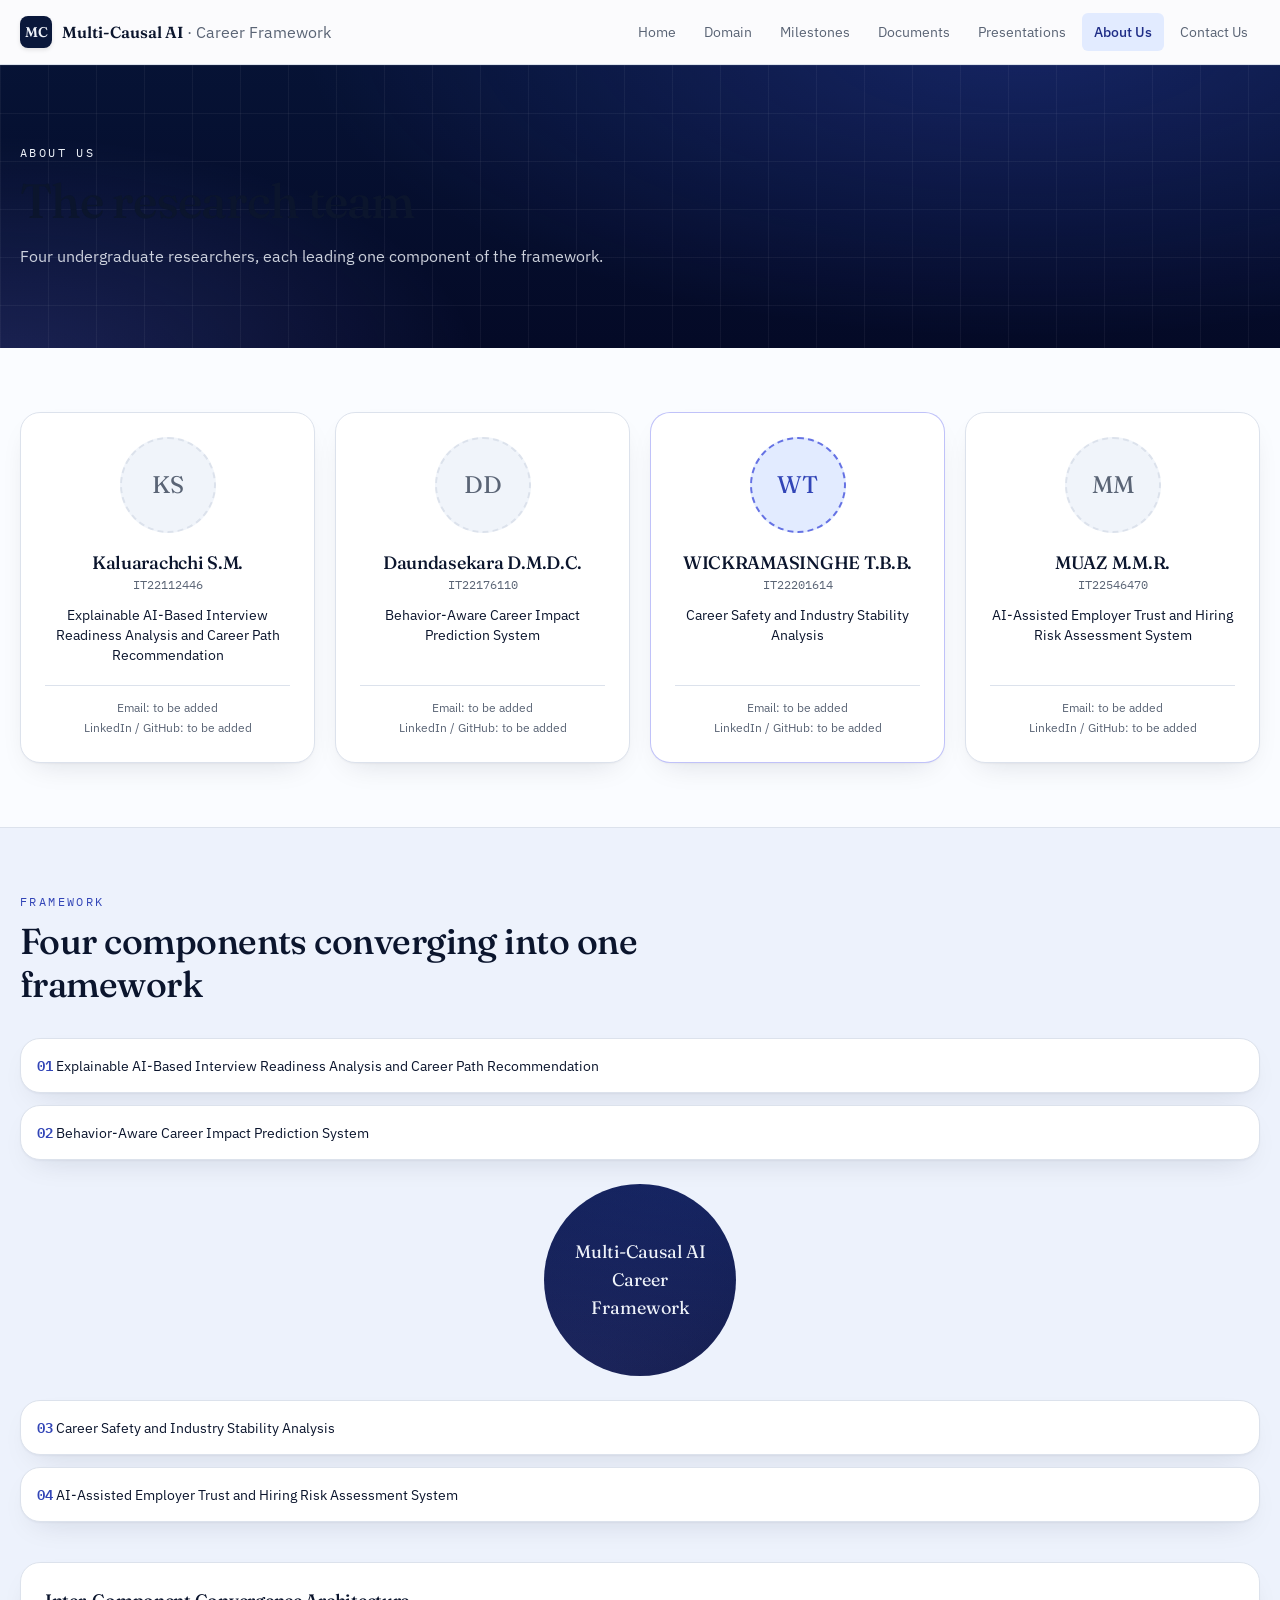
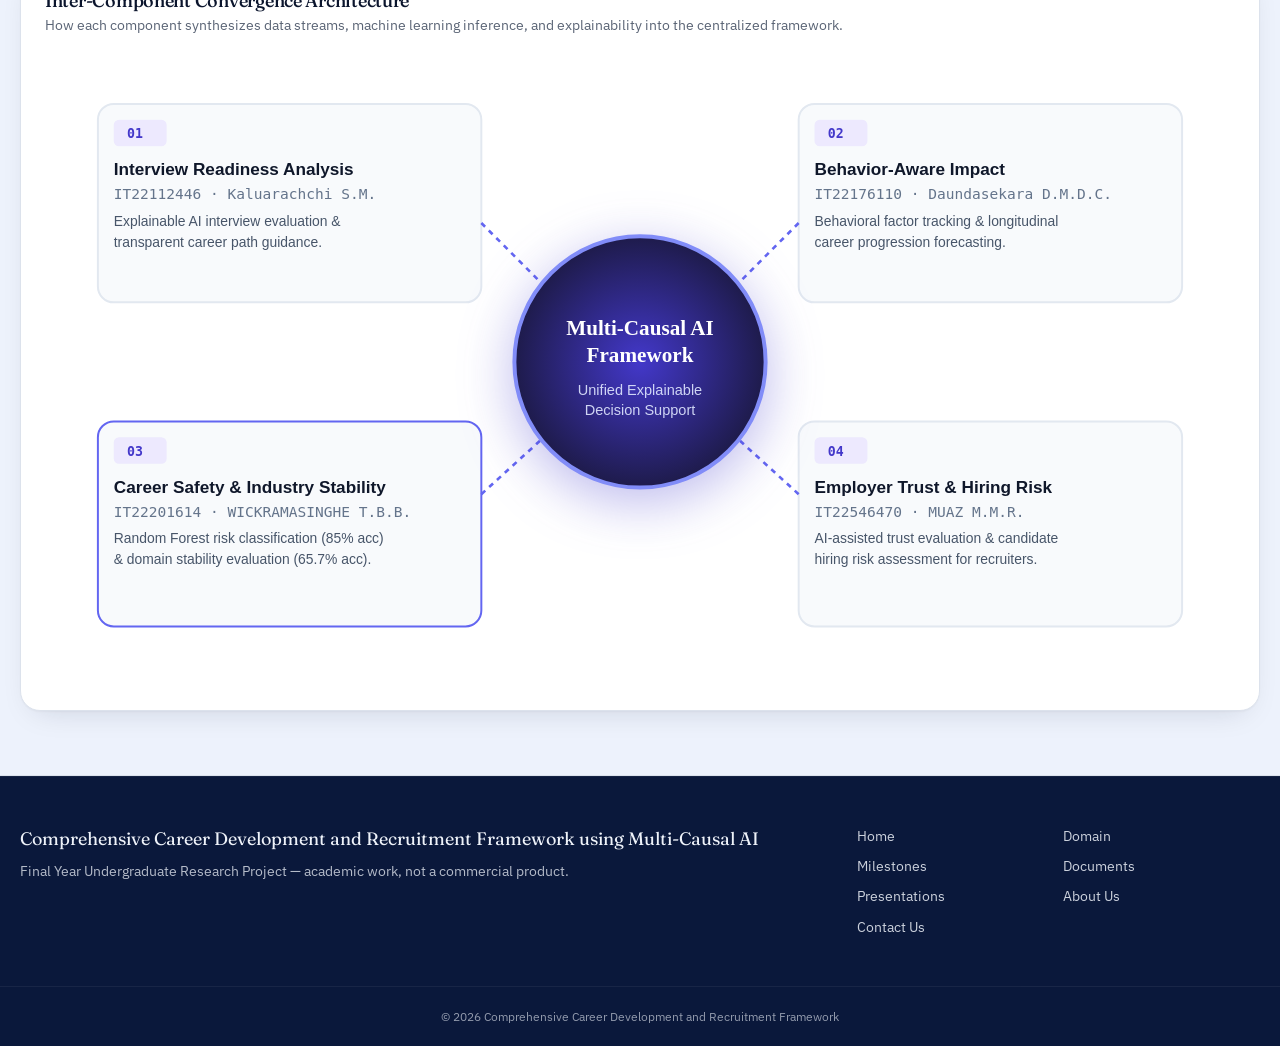
==== about.html @ 6894f390 "startings" ====
<!DOCTYPE html>
<html lang="en">
<head>
  <meta charset="utf-8" />
  <meta name="viewport" content="width=device-width, initial-scale=1" />
  <title>About Us — Multi-Causal AI Career Framework</title>
  <meta name="description" content="Meet the four student researchers behind the framework." />
  <meta property="og:title" content="About Us — Multi-Causal AI Career Framework" />
  <meta property="og:description" content="Meet the four student researchers behind the framework." />
  <meta property="og:type" content="website" />
  <meta name="twitter:card" content="summary" />
  
  <link rel="preconnect" href="https://fonts.googleapis.com" />
  <link rel="preconnect" href="https://fonts.gstatic.com" crossorigin />
  <link rel="stylesheet" href="https://fonts.googleapis.com/css2?family=Fraunces:opsz,wght@9..144,400;9..144,500;9..144,600&family=IBM+Plex+Sans:wght@400;500;600;700&family=IBM+Plex+Mono:wght@400;500;600&display=swap" />
  <link rel="stylesheet" href="css/style.css" />
  <link rel="icon" href="favicon.svg" type="image/svg+xml" />
</head>
<body>
  <!-- Accessible Skip Link -->
  <a href="#main" class="sr-only focus:not-sr-only">Skip to content</a>

  <!-- Header Navigation -->
  <header class="site-header">
    <div class="nav-container">
      <a class="brand-link" href="index.html" aria-label="Multi-Causal AI Career Framework Home">
        <span class="brand-badge" aria-hidden="true">MC</span>
        <span class="brand-title">
          Multi-Causal AI <span class="brand-subtitle">· Career Framework</span>
        </span>
      </a>

      <!-- Desktop Navigation -->
      <nav aria-label="Primary" class="primary-nav">
        <ul class="nav-list">
          <li><a class="nav-item-link" href="index.html">Home</a></li>
          <li><a class="nav-item-link" href="domain.html">Domain</a></li>
          <li><a class="nav-item-link" href="milestones.html">Milestones</a></li>
          <li><a class="nav-item-link" href="documents.html">Documents</a></li>
          <li><a class="nav-item-link" href="presentations.html">Presentations</a></li>
          <li><a class="nav-item-link active" aria-current="page" href="about.html">About Us</a></li>
          <li><a class="nav-item-link" href="contact.html">Contact Us</a></li>
        </ul>
      </nav>

      <!-- Mobile Menu Button -->
      <button id="mobile-menu-btn" class="mobile-menu-btn" aria-expanded="false" aria-controls="mobile-nav" type="button">
        Menu
      </button>
    </div>

    <!-- Mobile Navigation Drawer -->
    <nav id="mobile-nav" class="mobile-nav-panel" aria-label="Mobile Navigation">
      <ul class="mobile-nav-list">
        <li><a class="mobile-nav-link" href="index.html">Home</a></li>
        <li><a class="mobile-nav-link" href="domain.html">Domain</a></li>
        <li><a class="mobile-nav-link" href="milestones.html">Milestones</a></li>
        <li><a class="mobile-nav-link" href="documents.html">Documents</a></li>
        <li><a class="mobile-nav-link" href="presentations.html">Presentations</a></li>
        <li><a class="mobile-nav-link active" href="about.html">About Us</a></li>
        <li><a class="mobile-nav-link" href="contact.html">Contact Us</a></li>
      </ul>
    </nav>
  </header>

  <!-- Main Content Area -->
  <main id="main">
    <!-- Page Hero Banner -->
    <section class="hero-bg">
      <div class="grid-lines" aria-hidden="true"></div>
      <div class="reveal max-w-7xl px-5 py-20 hero-content">
        <p class="font-mono text-xs uppercase tracking-eyebrow opacity-70">About Us</p>
        <h1 class="mt-3 max-w-3xl text-4xl md:text-5xl font-medium" style="margin-top: 0.75rem;">
          The research team
        </h1>
        <p class="mt-4 max-w-2xl text-base opacity-75" style="margin-top: 1rem; opacity: 0.85;">
          Four undergraduate researchers, each leading one component of the framework.
        </p>
      </div>
    </section>

    <!-- Research Team Members Grid -->
    <section class="section-wrapper">
      <div class="grid gap-5 sm:grid-cols-2 lg:grid-cols-4">
        <!-- Member 1 -->
        <article class="card text-center hover-lift reveal">
          <div class="mx-auto grid h-24 w-24 place-items-center rounded-full border-2 border-dashed bg-muted font-display text-2xl text-muted-foreground" 
               style="height: 6rem; width: 6rem; margin: 0 auto; display: grid; place-items: center; border-radius: 9999px; background: var(--muted); border: 2px dashed var(--border);"
               role="img" aria-label="Headshot placeholder for Kaluarachchi S.M.">
            KS
          </div>
          <h2 class="mt-4 text-lg font-medium" style="margin-top: 1rem;">Kaluarachchi S.M.</h2>
          <p class="font-mono text-xs text-muted-foreground mt-1">IT22112446</p>
          <p class="mt-3 text-sm text-foreground" style="margin-top: 0.75rem; min-height: 4rem;">
            Explainable AI-Based Interview Readiness Analysis and Career Path Recommendation
          </p>
          <div class="mt-4 space-y-1 border-t pt-3 text-xs text-muted-foreground" style="margin-top: 1rem; padding-top: 0.75rem; border-top: 1px solid var(--border);">
            <p>Email: to be added</p>
            <p>LinkedIn / GitHub: to be added</p>
          </div>
        </article>

        <!-- Member 2 -->
        <article class="card text-center hover-lift reveal">
          <div class="mx-auto grid h-24 w-24 place-items-center rounded-full border-2 border-dashed bg-muted font-display text-2xl text-muted-foreground" 
               style="height: 6rem; width: 6rem; margin: 0 auto; display: grid; place-items: center; border-radius: 9999px; background: var(--muted); border: 2px dashed var(--border);"
               role="img" aria-label="Headshot placeholder for Daundasekara D.M.D.C.">
            DD
          </div>
          <h2 class="mt-4 text-lg font-medium" style="margin-top: 1rem;">Daundasekara D.M.D.C.</h2>
          <p class="font-mono text-xs text-muted-foreground mt-1">IT22176110</p>
          <p class="mt-3 text-sm text-foreground" style="margin-top: 0.75rem; min-height: 4rem;">
            Behavior-Aware Career Impact Prediction System
          </p>
          <div class="mt-4 space-y-1 border-t pt-3 text-xs text-muted-foreground" style="margin-top: 1rem; padding-top: 0.75rem; border-top: 1px solid var(--border);">
            <p>Email: to be added</p>
            <p>LinkedIn / GitHub: to be added</p>
          </div>
        </article>

        <!-- Member 3 -->
        <article class="card text-center hover-lift reveal" style="border-color: rgba(99, 102, 241, 0.4);">
          <div class="mx-auto grid h-24 w-24 place-items-center rounded-full border-2 border-dashed bg-muted font-display text-2xl text-primary" 
               style="height: 6rem; width: 6rem; margin: 0 auto; display: grid; place-items: center; border-radius: 9999px; background: var(--accent); border: 2px dashed var(--indigo);"
               role="img" aria-label="Headshot placeholder for WICKRAMASINGHE T.B.B.">
            WT
          </div>
          <h2 class="mt-4 text-lg font-medium" style="margin-top: 1rem;">WICKRAMASINGHE T.B.B.</h2>
          <p class="font-mono text-xs text-muted-foreground mt-1">IT22201614</p>
          <p class="mt-3 text-sm text-foreground" style="margin-top: 0.75rem; min-height: 4rem;">
            Career Safety and Industry Stability Analysis
          </p>
          <div class="mt-4 space-y-1 border-t pt-3 text-xs text-muted-foreground" style="margin-top: 1rem; padding-top: 0.75rem; border-top: 1px solid var(--border);">
            <p>Email: to be added</p>
            <p>LinkedIn / GitHub: to be added</p>
          </div>
        </article>

        <!-- Member 4 -->
        <article class="card text-center hover-lift reveal">
          <div class="mx-auto grid h-24 w-24 place-items-center rounded-full border-2 border-dashed bg-muted font-display text-2xl text-muted-foreground" 
               style="height: 6rem; width: 6rem; margin: 0 auto; display: grid; place-items: center; border-radius: 9999px; background: var(--muted); border: 2px dashed var(--border);"
               role="img" aria-label="Headshot placeholder for MUAZ M.M.R.">
            MM
          </div>
          <h2 class="mt-4 text-lg font-medium" style="margin-top: 1rem;">MUAZ M.M.R.</h2>
          <p class="font-mono text-xs text-muted-foreground mt-1">IT22546470</p>
          <p class="mt-3 text-sm text-foreground" style="margin-top: 0.75rem; min-height: 4rem;">
            AI-Assisted Employer Trust and Hiring Risk Assessment System
          </p>
          <div class="mt-4 space-y-1 border-t pt-3 text-xs text-muted-foreground" style="margin-top: 1rem; padding-top: 0.75rem; border-top: 1px solid var(--border);">
            <p>Email: to be added</p>
            <p>LinkedIn / GitHub: to be added</p>
          </div>
        </article>
      </div>
    </section>

    <!-- Component Convergence Diagram & Architecture Relationship -->
    <div class="bg-secondary-section">
      <section class="section-wrapper">
        <p class="section-eyebrow">Framework</p>
        <h2 class="section-title">Four components converging into one framework</h2>
        
        <!-- Interactive Layout Architecture -->
        <div class="grid items-center gap-6 lg:grid-cols-[1fr_auto_1fr]" style="margin-bottom: 2.5rem;">
          <ul class="space-y-3" style="display: grid; gap: 0.75rem;">
            <li class="card hover-lift p-4 text-sm" style="padding: 1rem;">
              <span class="font-mono text-primary font-semibold">01</span> Explainable AI-Based Interview Readiness Analysis and Career Path Recommendation
            </li>
            <li class="card hover-lift p-4 text-sm" style="padding: 1rem;">
              <span class="font-mono text-primary font-semibold">02</span> Behavior-Aware Career Impact Prediction System
            </li>
          </ul>

          <div class="hero-bg mx-auto grid h-48 w-48 place-items-center rounded-full p-6 text-center text-navy-foreground shadow-card"
               style="height: 12rem; width: 12rem; margin: 0 auto; display: grid; place-items: center; border-radius: 9999px; padding: 1.5rem;">
            <p class="font-display text-lg leading-tight" style="color: var(--navy-foreground);">
              Multi-Causal AI Career Framework
            </p>
          </div>

          <ul class="space-y-3" style="display: grid; gap: 0.75rem;">
            <li class="card hover-lift p-4 text-sm" style="padding: 1rem;">
              <span class="font-mono text-primary font-semibold">03</span> Career Safety and Industry Stability Analysis
            </li>
            <li class="card hover-lift p-4 text-sm" style="padding: 1rem;">
              <span class="font-mono text-primary font-semibold">04</span> AI-Assisted Employer Trust and Hiring Risk Assessment System
            </li>
          </ul>
        </div>

        <!-- High-Precision Convergence Schematic Diagram -->
        <div class="card p-6 reveal" style="padding: 1.5rem;">
          <h3 class="text-lg font-medium mb-2">Inter-Component Convergence Architecture</h3>
          <p class="text-sm text-muted-foreground mb-4" style="margin-bottom: 1rem;">
            How each component synthesizes data streams, machine learning inference, and explainability into the centralized framework.
          </p>
          <figure class="w-full" style="display: block; overflow: hidden; border-radius: var(--radius-sm);">
            <img src="assets/system-architecture.svg" alt="System Architecture Convergence Schematic" style="width: 100%; height: auto;" />
          </figure>
        </div>
      </section>
    </div>
  </main>

  <!-- Global Footer -->
  <footer class="site-footer">
    <div class="footer-inner">
      <div>
        <p class="font-display text-lg">Comprehensive Career Development and Recruitment Framework using Multi-Causal AI</p>
        <p class="mt-2 max-w-xl text-sm opacity-70" style="margin-top: 0.5rem; opacity: 0.75;">
          Final Year Undergraduate Research Project — academic work, not a commercial product.
        </p>
      </div>
      <ul class="footer-nav-grid" aria-label="Footer Navigation">
        <li><a href="index.html">Home</a></li>
        <li><a href="domain.html">Domain</a></li>
        <li><a href="milestones.html">Milestones</a></li>
        <li><a href="documents.html">Documents</a></li>
        <li><a href="presentations.html">Presentations</a></li>
        <li><a href="about.html">About Us</a></li>
        <li><a href="contact.html">Contact Us</a></li>
      </ul>
    </div>
    <div class="footer-bottom">
      © 2026 Comprehensive Career Development and Recruitment Framework
    </div>
  </footer>

  <script src="js/main.js"></script>
</body>
</html>
---- css/style.css ----
/* ==========================================================================
   Multi-Causal AI Career Framework — Academic Research Portfolio Stylesheet
   Design Baseline: Lovable Research Frontend System
   ========================================================================== */

@import url('https://fonts.googleapis.com/css2?family=Fraunces:opsz,wght@9..144,400;9..144,500;9..144,600&family=IBM+Plex+Sans:wght@400;500;600;700&family=IBM+Plex+Mono:wght@400;500;600&display=swap');

:root {
  --radius: 0.75rem;
  --radius-sm: 0.375rem;
  --radius-lg: 1rem;
  --radius-xl: 1.25rem;
  --radius-full: 9999px;

  /* Color Palette matching Lovable OKLCH baseline */
  --background: oklch(99% 0.004 260);
  --foreground: oklch(20% 0.05 265);
  --card: #ffffff;
  --card-foreground: oklch(20% 0.05 265);
  --popover: #ffffff;
  --popover-foreground: oklch(20% 0.05 265);
  
  --primary: oklch(45% 0.18 270);
  --primary-hover: oklch(40% 0.18 270);
  --primary-foreground: #ffffff;
  
  --secondary: oklch(96% 0.015 265);
  --secondary-foreground: oklch(25% 0.06 265);
  
  --muted: oklch(96.5% 0.01 260);
  --muted-foreground: oklch(50% 0.03 262);
  
  --accent: oklch(94% 0.035 270);
  --accent-foreground: oklch(35% 0.15 270);
  
  --destructive: oklch(58% 0.2 25);
  --destructive-foreground: #ffffff;
  
  --border: oklch(91% 0.015 262);
  --input: oklch(89% 0.02 262);
  --ring: oklch(55% 0.18 270);
  
  --navy: oklch(22% 0.07 265);
  --navy-dark: oklch(16% 0.06 268);
  --navy-foreground: oklch(96% 0.01 260);
  
  --indigo: oklch(60% 0.17 275);
  --success: oklch(60% 0.13 160);
  --warning: oklch(72% 0.15 75);

  --gradient-hero: radial-gradient(1200px 500px at 80% -10%, oklch(45% .18 270 / 0.35), transparent 60%), 
                         radial-gradient(800px 400px at 0% 110%, oklch(60% .17 275 / 0.25), transparent 60%), 
                         linear-gradient(180deg, oklch(20% .07 265), oklch(16% .06 268));

  --shadow-sm: 0 1px 2px 0 rgba(0, 0, 0, 0.05);
  --shadow-md: 0 4px 6px -1px rgba(0, 0, 0, 0.08), 0 2px 4px -2px rgba(0, 0, 0, 0.06);
  --shadow-card: 0 1px 2px oklch(20% .05 265 / 0.04), 0 12px 32px -16px oklch(20% .05 265 / 0.18);
  --shadow-card-hover: 0 4px 8px oklch(20% .05 265 / 0.06), 0 20px 36px -14px oklch(20% .05 265 / 0.24);

  --font-sans: 'IBM Plex Sans', -apple-system, BlinkMacSystemFont, 'Segoe UI', Roboto, sans-serif;
  --font-mono: 'IBM Plex Mono', ui-monospace, SFMono-Regular, Consolas, monospace;
  --font-display: 'Fraunces', Georgia, serif;
}

/* ==========================================================================
   Base & Reset
   ========================================================================== */
*, *::before, *::after {
  box-sizing: border-box;
  margin: 0;
  padding: 0;
}

html {
  font-size: 16px;
  scroll-behavior: smooth;
  -webkit-text-size-adjust: 100%;
}

body {
  background-color: var(--background);
  color: var(--foreground);
  font-family: var(--font-sans);
  font-size: 1rem;
  line-height: 1.6;
  -webkit-font-smoothing: antialiased;
  -moz-osx-font-smoothing: grayscale;
  display: flex;
  flex-direction: column;
  min-height: 100vh;
}

h1, h2, h3, h4, h5, h6 {
  font-family: var(--font-display);
  letter-spacing: -0.015em;
  font-weight: 500;
  color: var(--foreground);
  line-height: 1.2;
}

p {
  line-height: 1.65;
}

a {
  color: inherit;
  text-decoration: none;
  transition: color 0.15s ease, opacity 0.15s ease;
}

button, input, select, textarea {
  font: inherit;
  color: inherit;
  outline: none;
}

button {
  cursor: pointer;
  background: none;
  border: none;
}

img, svg {
  display: block;
  max-width: 100%;
}

ul, ol {
  list-style: none;
}

:focus-visible {
  outline: 2px solid var(--ring);
  outline-offset: 2px;
  border-radius: var(--radius-sm);
}

/* ==========================================================================
   Typography Helpers
   ========================================================================== */
.font-display { font-family: var(--font-display); }
.font-mono { font-family: var(--font-mono); }
.font-sans { font-family: var(--font-sans); }

.text-xs { font-size: 0.75rem; line-height: 1rem; }
.text-sm { font-size: 0.875rem; line-height: 1.25rem; }
.text-base { font-size: 1rem; line-height: 1.5rem; }
.text-lg { font-size: 1.125rem; line-height: 1.75rem; }
.text-xl { font-size: 1.25rem; line-height: 1.75rem; }
.text-2xl { font-size: 1.5rem; line-height: 2rem; }
.text-3xl { font-size: 1.875rem; line-height: 2.25rem; }
.text-4xl { font-size: 2.25rem; line-height: 2.5rem; }
.text-5xl { font-size: 3rem; line-height: 1.1; }
.text-6xl { font-size: 3.75rem; line-height: 1.1; }

.font-normal { font-weight: 400; }
.font-medium { font-weight: 500; }
.font-semibold { font-weight: 600; }
.font-bold { font-weight: 700; }

.uppercase { text-transform: uppercase; }
.tracking-widest { letter-spacing: 0.1em; }
.tracking-wider { letter-spacing: 0.05em; }
.tracking-eyebrow { letter-spacing: 0.2em; }
.text-center { text-align: center; }
.text-left { text-align: left; }
.text-right { text-align: right; }

/* Text colors */
.text-primary { color: var(--primary); }
.text-muted-foreground { color: var(--muted-foreground); }
.text-accent-foreground { color: var(--accent-foreground); }
.text-navy-foreground { color: var(--navy-foreground); }
.text-destructive { color: var(--destructive); }
.text-success { color: var(--success); }
.text-warning { color: var(--warning); }
.text-indigo { color: var(--indigo); }

/* ==========================================================================
   Layout Containers
   ========================================================================== */
.max-w-7xl {
  max-width: 80rem;
  margin-left: auto;
  margin-right: auto;
}

.max-w-4xl { max-width: 56rem; }
.max-w-3xl { max-width: 48rem; }
.max-w-2xl { max-width: 42rem; }
.max-w-xl { max-width: 36rem; }
.max-w-md { max-width: 28rem; }

.px-5 { padding-left: 1.25rem; padding-right: 1.25rem; }
.py-16 { padding-top: 4rem; padding-bottom: 4rem; }
.py-20 { padding-top: 5rem; padding-bottom: 5rem; }
.py-24 { padding-top: 6rem; padding-bottom: 6rem; }

@media (min-width: 768px) {
  .md\:py-32 { padding-top: 8rem; padding-bottom: 8rem; }
  .md\:text-4xl { font-size: 2.25rem; line-height: 2.5rem; }
  .md\:text-5xl { font-size: 3rem; line-height: 1.15; }
  .md\:text-6xl { font-size: 3.75rem; line-height: 1.1; }
}

.sr-only {
  position: absolute;
  width: 1px;
  height: 1px;
  padding: 0;
  margin: -1px;
  overflow: hidden;
  clip: rect(0, 0, 0, 0);
  white-space: nowrap;
  border-width: 0;
}

.sr-only:focus {
  position: static;
  width: auto;
  height: auto;
  padding: 0.5rem 1rem;
  margin: 0;
  overflow: visible;
  clip: auto;
  white-space: normal;
}

/* ==========================================================================
   Hero Section & Visual Identity
   ========================================================================== */
.hero-bg {
  background: var(--gradient-hero);
  position: relative;
  overflow: hidden;
  color: var(--navy-foreground);
}

.grid-lines {
  position: absolute;
  inset: 0;
  background-image: 
    linear-gradient(oklch(100% 0 0 / 0.05) 1px, transparent 1px),
    linear-gradient(90deg, oklch(100% 0 0 / 0.05) 1px, transparent 1px);
  background-size: 48px 48px;
  pointer-events: none;
}

.hero-content {
  position: relative;
  z-index: 10;
}

.badge-tag {
  display: inline-flex;
  align-items: center;
  gap: 0.5rem;
  border-radius: var(--radius-full);
  border: 1px solid rgba(243, 244, 248, 0.2);
  background-color: rgba(243, 244, 248, 0.05);
  padding: 0.25rem 0.75rem;
  font-family: var(--font-mono);
  font-size: 0.75rem;
  text-transform: uppercase;
  letter-spacing: 0.1em;
  color: var(--navy-foreground);
}

.dot-indicator {
  width: 6px;
  height: 6px;
  border-radius: var(--radius-full);
  background-color: var(--indigo);
  display: inline-block;
}

/* ==========================================================================
   Header & Navigation
   ========================================================================== */
header.site-header {
  position: sticky;
  top: 0;
  z-index: 50;
  border-bottom: 1px solid var(--border);
  background-color: rgba(251, 251, 253, 0.88);
  backdrop-filter: blur(12px);
  -webkit-backdrop-filter: blur(12px);
  transition: background-color 0.2s ease, border-color 0.2s ease, box-shadow 0.2s ease;
}

.nav-container {
  display: flex;
  height: 4rem;
  max-width: 80rem;
  align-items: center;
  justify-content: space-between;
  padding-left: 1.25rem;
  padding-right: 1.25rem;
  margin-left: auto;
  margin-right: auto;
}

.brand-link {
  display: flex;
  align-items: center;
  gap: 0.65rem;
  text-decoration: none;
  font-weight: 600;
}

.brand-badge {
  display: grid;
  height: 2rem;
  width: 2rem;
  place-items: center;
  border-radius: 0.5rem;
  background-color: var(--navy);
  color: var(--navy-foreground);
  font-family: var(--font-display);
  font-size: 0.875rem;
  font-weight: 600;
  box-shadow: 0 2px 4px rgba(0,0,0,0.1);
}

.brand-title {
  font-family: var(--font-display);
  font-size: 1rem;
  font-weight: 600;
  line-height: 1.25;
}

.brand-subtitle {
  color: var(--muted-foreground);
  font-family: var(--font-sans);
  font-weight: 400;
}

@media (max-width: 640px) {
  .brand-subtitle {
    display: none;
  }
}

nav.primary-nav {
  display: none;
}

@media (min-width: 1024px) {
  nav.primary-nav {
    display: block;
  }
}

.nav-list {
  display: flex;
  gap: 0.25rem;
  align-items: center;
}

.nav-item-link {
  border-radius: var(--radius-sm);
  padding: 0.5rem 0.75rem;
  font-size: 0.875rem;
  color: var(--muted-foreground);
  font-weight: 400;
  transition: all 0.15s ease;
  display: inline-block;
}

.nav-item-link:hover {
  color: var(--foreground);
  background-color: var(--muted);
}

.nav-item-link.active {
  background-color: var(--accent);
  color: var(--accent-foreground) !important;
  font-weight: 500;
}

.mobile-menu-btn {
  display: inline-flex;
  align-items: center;
  justify-content: center;
  border-radius: var(--radius-sm);
  border: 1px solid var(--border);
  background: var(--card);
  padding: 0.375rem 0.75rem;
  font-size: 0.875rem;
  font-weight: 500;
  color: var(--foreground);
}

@media (min-width: 1024px) {
  .mobile-menu-btn {
    display: none;
  }
}

.mobile-nav-panel {
  display: none;
  border-top: 1px solid var(--border);
  background-color: var(--card);
  padding: 0.75rem 1.25rem 1rem;
}

.mobile-nav-panel.open {
  display: block;
  animation: slide-down 0.2s ease-out forwards;
}

@keyframes slide-down {
  from { opacity: 0; transform: translateY(-8px); }
  to { opacity: 1; transform: translateY(0); }
}

.mobile-nav-list {
  display: grid;
  gap: 0.25rem;
}

.mobile-nav-link {
  display: block;
  border-radius: var(--radius-sm);
  padding: 0.625rem 0.75rem;
  font-size: 0.9375rem;
  color: var(--muted-foreground);
}

.mobile-nav-link:hover, .mobile-nav-link.active {
  background-color: var(--accent);
  color: var(--accent-foreground);
  font-weight: 500;
}

/* ==========================================================================
   Buttons & Links
   ========================================================================== */
.btn {
  display: inline-flex;
  align-items: center;
  justify-content: center;
  gap: 0.5rem;
  border-radius: var(--radius-sm);
  padding: 0.625rem 1.25rem;
  font-size: 0.875rem;
  font-weight: 500;
  text-decoration: none;
  transition: all 0.15s ease;
  white-space: nowrap;
}

.btn-primary {
  background-color: var(--primary);
  color: var(--primary-foreground);
  border: 1px solid transparent;
}

.btn-primary:hover {
  background-color: var(--primary-hover);
  opacity: 0.95;
  transform: translateY(-1px);
  box-shadow: 0 4px 12px rgba(63, 59, 198, 0.25);
}

.btn-hero-outline {
  border: 1px solid rgba(243, 244, 248, 0.25);
  color: var(--navy-foreground);
  background-color: transparent;
}

.btn-hero-outline:hover {
  background-color: rgba(243, 244, 248, 0.1);
  transform: translateY(-1px);
}

.btn-secondary {
  background-color: var(--secondary);
  color: var(--secondary-foreground);
  border: 1px solid var(--border);
}

.btn-secondary:hover {
  background-color: var(--muted);
}

.btn-outline {
  border: 1px solid var(--border);
  background-color: var(--card);
  color: var(--foreground);
}

.btn-outline:hover {
  background-color: var(--muted);
}

.btn-disabled {
  cursor: not-allowed;
  border-radius: var(--radius-sm);
  border: 1px solid var(--border);
  background-color: var(--muted);
  padding: 0.45rem 0.85rem;
  font-size: 0.875rem;
  color: var(--muted-foreground);
  opacity: 0.75;
}

/* ==========================================================================
   Cards & Content Containers
   ========================================================================== */
.card {
  border-radius: var(--radius-xl);
  border: 1px solid var(--border);
  background-color: var(--card);
  padding: 1.5rem;
  box-shadow: var(--shadow-card);
  transition: transform 0.2s ease, box-shadow 0.2s ease, border-color 0.2s ease;
}

.card:hover {
  border-color: rgba(99, 102, 241, 0.25);
}

.card.hover-lift:hover {
  transform: translateY(-2px);
  box-shadow: var(--shadow-card-hover);
}

.card-eyebrow {
  font-family: var(--font-mono);
  font-size: 0.75rem;
  color: var(--primary);
  font-weight: 500;
  letter-spacing: 0.05em;
}

.card-title {
  margin-top: 0.5rem;
  font-size: 1.25rem;
  font-weight: 500;
  line-height: 1.35;
}

.card-text {
  margin-top: 0.75rem;
  font-size: 0.875rem;
  color: var(--muted-foreground);
  line-height: 1.6;
}

.card-footer-meta {
  margin-top: 1.25rem;
  border-top: 1px solid var(--border);
  padding-top: 1rem;
  font-size: 0.875rem;
}

/* ==========================================================================
   Sections & Eyebrows
   ========================================================================== */
section.section-wrapper {
  max-width: 80rem;
  margin-left: auto;
  margin-right: auto;
  padding-left: 1.25rem;
  padding-right: 1.25rem;
  padding-top: 4rem;
  padding-bottom: 4rem;
}

.section-eyebrow {
  font-family: var(--font-mono);
  font-size: 0.75rem;
  text-transform: uppercase;
  letter-spacing: 0.2em;
  color: var(--primary);
  margin-bottom: 0.5rem;
}

.section-title {
  margin-top: 0.5rem;
  margin-bottom: 2rem;
  max-width: 48rem;
  font-size: 1.875rem;
  font-weight: 500;
}

@media (min-width: 768px) {
  .section-title {
    font-size: 2.25rem;
  }
}

.section-desc {
  margin-bottom: 2.5rem;
  max-width: 48rem;
  color: var(--muted-foreground);
  font-size: 1.05rem;
  line-height: 1.65;
}

.bg-secondary-section {
  background-color: var(--secondary);
  border-top: 1px solid var(--border);
  border-bottom: 1px solid var(--border);
}

/* ==========================================================================
   Process Flow Pills
   ========================================================================== */
.flow-container {
  display: flex;
  flex-wrap: wrap;
  align-items: center;
  gap: 0.5rem;
}

.flow-item {
  display: inline-flex;
  align-items: center;
  gap: 0.5rem;
}

.flow-pill {
  display: inline-flex;
  align-items: center;
  border-radius: var(--radius-full);
  border: 1px solid var(--border);
  padding: 0.375rem 0.875rem;
  font-size: 0.875rem;
  background-color: var(--card);
  color: var(--foreground);
  font-weight: 400;
}

.flow-pill-dark {
  border-color: rgba(243, 244, 248, 0.2);
  background-color: rgba(243, 244, 248, 0.05);
  color: var(--navy-foreground);
}

.flow-num {
  font-family: var(--font-mono);
  font-size: 0.75rem;
  opacity: 0.6;
  margin-right: 0.375rem;
}

.flow-arrow {
  color: var(--indigo);
  user-select: none;
}

/* Vertical Methodology Timeline */
.methodology-timeline {
  position: relative;
  margin-left: 0.75rem;
  border-left: 2px solid var(--accent);
  padding-left: 1.5rem;
}

.methodology-step {
  position: relative;
  margin-bottom: 1.75rem;
}

.methodology-step:last-child {
  margin-bottom: 0;
}

.methodology-node {
  position: absolute;
  left: -1.5rem;
  margin-left: -9px;
  top: 0.25rem;
  height: 1rem;
  width: 1rem;
  border-radius: var(--radius-full);
  border: 2px solid var(--background);
  background-color: var(--primary);
}

/* ==========================================================================
   Badges & Status
   ========================================================================== */
.badge-status {
  display: inline-flex;
  align-items: center;
  gap: 0.375rem;
  border-radius: var(--radius-full);
  background-color: var(--secondary);
  border: 1px solid var(--border);
  padding: 0.125rem 0.625rem;
  font-size: 0.75rem;
  font-weight: 500;
  color: var(--muted-foreground);
}

.badge-status-dot {
  width: 6px;
  height: 6px;
  border-radius: var(--radius-full);
  background-color: var(--warning);
}

.badge-type {
  border-radius: var(--radius-sm);
  background-color: var(--accent);
  color: var(--accent-foreground);
  font-family: var(--font-mono);
  font-size: 0.75rem;
  padding: 0.125rem 0.5rem;
  font-weight: 500;
}

/* ==========================================================================
   Component 3 & Model Highlights
   ========================================================================== */
.metric-number {
  font-family: var(--font-display);
  font-size: 3rem;
  font-weight: 500;
  color: var(--primary);
  line-height: 1;
}

.feature-pill {
  border-radius: var(--radius-sm);
  border: 1px solid var(--border);
  background-color: var(--card);
  padding: 0.375rem 0.75rem;
  font-size: 0.875rem;
  font-weight: 400;
}

.risk-level-list {
  display: grid;
  gap: 0.75rem;
  margin-top: 1rem;
}

.risk-item {
  display: flex;
  align-items: center;
  gap: 0.75rem;
  border-radius: var(--radius-md);
  border: 1px solid var(--border);
  padding: 0.75rem 1rem;
  background-color: var(--card);
}

.risk-dot {
  width: 0.75rem;
  height: 0.75rem;
  border-radius: var(--radius-full);
  flex-shrink: 0;
}

.bg-success { background-color: var(--success); }
.bg-warning { background-color: var(--warning); }
.bg-destructive { background-color: var(--destructive); }

/* Placeholder Graphics */
.chart-placeholder {
  display: grid;
  aspect-ratio: 4 / 3;
  place-items: center;
  border-radius: var(--radius-lg);
  border: 2px dashed var(--border);
  background-color: var(--muted);
  padding: 1.5rem;
  text-align: center;
  position: relative;
  overflow: hidden;
}

.chart-svg-box {
  width: 100%;
  height: 100%;
  display: flex;
  flex-direction: column;
  justify-content: center;
  align-items: center;
}

/* ==========================================================================
   Milestones Interactive Selector
   ========================================================================== */
.milestone-select {
  width: 100%;
  border-radius: var(--radius-sm);
  border: 1px solid var(--input);
  background-color: var(--card);
  padding: 0.625rem 0.75rem;
  font-size: 0.9375rem;
  color: var(--foreground);
}

.milestone-btn {
  width: 100%;
  border-radius: var(--radius-sm);
  padding: 0.5rem 0.75rem;
  text-align: left;
  font-size: 0.875rem;
  color: var(--muted-foreground);
  transition: all 0.15s ease;
  display: flex;
  align-items: center;
}

.milestone-btn:hover {
  background-color: var(--muted);
  color: var(--foreground);
}

.milestone-btn.active {
  background-color: var(--accent);
  color: var(--accent-foreground);
  font-weight: 500;
}

/* ==========================================================================
   Forms & Inputs
   ========================================================================== */
.form-group {
  display: flex;
  flex-direction: column;
  gap: 0.375rem;
}

.form-label {
  font-size: 0.875rem;
  font-weight: 500;
  color: var(--foreground);
}

.form-input, .form-textarea, .form-select {
  width: 100%;
  border-radius: var(--radius-sm);
  border: 1px solid var(--input);
  background-color: var(--card);
  padding: 0.625rem 0.75rem;
  font-size: 0.9375rem;
  color: var(--foreground);
  transition: border-color 0.15s ease, box-shadow 0.15s ease;
}

.form-input:focus, .form-textarea:focus, .form-select:focus {
  border-color: var(--primary);
  box-shadow: 0 0 0 3px oklch(45% 0.18 270 / 0.15);
}

.form-input.error, .form-textarea.error {
  border-color: var(--destructive);
}

.error-text {
  font-size: 0.75rem;
  color: var(--destructive);
  margin-top: 0.25rem;
}

.alert-box {
  border-radius: var(--radius-sm);
  padding: 0.875rem 1rem;
  font-size: 0.875rem;
  line-height: 1.5;
}

.alert-success {
  border: 1px solid rgba(22, 163, 74, 0.35);
  background-color: rgba(22, 163, 74, 0.08);
  color: #14532d;
}

.alert-info {
  border: 1px solid var(--border);
  background-color: var(--muted);
  color: var(--muted-foreground);
}

/* ==========================================================================
   Footer
   ========================================================================== */
footer.site-footer {
  margin-top: auto;
  background-color: var(--navy);
  color: var(--navy-foreground);
  border-top: 1px solid rgba(255, 255, 255, 0.05);
}

.footer-inner {
  max-width: 80rem;
  margin-left: auto;
  margin-right: auto;
  padding: 3rem 1.25rem;
  display: grid;
  gap: 2rem;
}

@media (min-width: 768px) {
  .footer-inner {
    grid-template-columns: 2fr 1fr;
  }
}

.footer-nav-grid {
  display: grid;
  grid-template-columns: repeat(2, 1fr);
  gap: 0.5rem;
  font-size: 0.875rem;
  opacity: 0.85;
}

.footer-nav-grid a:hover {
  text-decoration: underline;
  opacity: 1;
}

.footer-bottom {
  border-top: 1px solid rgba(243, 244, 248, 0.1);
  padding-top: 1.25rem;
  padding-bottom: 1.25rem;
  text-align: center;
  font-size: 0.75rem;
  opacity: 0.6;
}

/* ==========================================================================
   Animations & Micro-interactions
   ========================================================================== */
.reveal {
  animation: 0.7s cubic-bezier(0.2, 0.7, 0.2, 1) both reveal-up;
}

@keyframes reveal-up {
  0% {
    opacity: 0;
    transform: translateY(14px);
  }
  100% {
    opacity: 1;
    transform: translateY(0);
  }
}

@media (prefers-reduced-motion: reduce) {
  .reveal {
    animation: none;
  }
  html {
    scroll-behavior: auto;
  }
}

/* Modal for Document Action Notice */
.modal-overlay {
  position: fixed;
  inset: 0;
  background-color: rgba(0, 0, 0, 0.5);
  backdrop-filter: blur(4px);
  z-index: 100;
  display: none;
  place-items: center;
  padding: 1rem;
}

.modal-overlay.open {
  display: grid;
}

.modal-box {
  background: var(--card);
  border-radius: var(--radius-xl);
  border: 1px solid var(--border);
  box-shadow: 0 20px 40px rgba(0,0,0,0.2);
  max-width: 32rem;
  width: 100%;
  padding: 1.75rem;
  position: relative;
  animation: modal-pop 0.2s cubic-bezier(0.16, 1, 0.3, 1) forwards;
}

@keyframes modal-pop {
  from { opacity: 0; transform: scale(0.95); }
  to { opacity: 1; transform: scale(1); }
}

/* Responsive Grid Helpers */
.grid { display: grid; }
.grid-cols-1 { grid-template-columns: repeat(1, minmax(0, 1fr)); }
.grid-cols-2 { grid-template-columns: repeat(2, minmax(0, 1fr)); }
.grid-cols-3 { grid-template-columns: repeat(3, minmax(0, 1fr)); }
.grid-cols-4 { grid-template-columns: repeat(4, minmax(0, 1fr)); }
.grid-cols-5 { grid-template-columns: repeat(5, minmax(0, 1fr)); }

.gap-2 { gap: 0.5rem; }
.gap-3 { gap: 0.75rem; }
.gap-4 { gap: 1rem; }
.gap-5 { gap: 1.25rem; }
.gap-6 { gap: 1.5rem; }
.gap-8 { gap: 2rem; }

@media (min-width: 640px) {
  .sm\:grid-cols-2 { grid-template-columns: repeat(2, minmax(0, 1fr)); }
  .sm\:grid-cols-3 { grid-template-columns: repeat(3, minmax(0, 1fr)); }
}

@media (min-width: 768px) {
  .md\:grid-cols-2 { grid-template-columns: repeat(2, minmax(0, 1fr)); }
  .md\:grid-cols-3 { grid-template-columns: repeat(3, minmax(0, 1fr)); }
}

@media (min-width: 1024px) {
  .lg\:grid-cols-3 { grid-template-columns: repeat(3, minmax(0, 1fr)); }
  .lg\:grid-cols-4 { grid-template-columns: repeat(4, minmax(0, 1fr)); }
  .lg\:grid-cols-5 { grid-template-columns: repeat(5, minmax(0, 1fr)); }
  .lg\:col-span-1 { grid-column: span 1 / span 1; }
  .lg\:col-span-2 { grid-column: span 2 / span 2; }
  .lg\:col-span-3 { grid-column: span 3 / span 3; }
  .lg\:col-span-4 { grid-column: span 4 / span 4; }
}
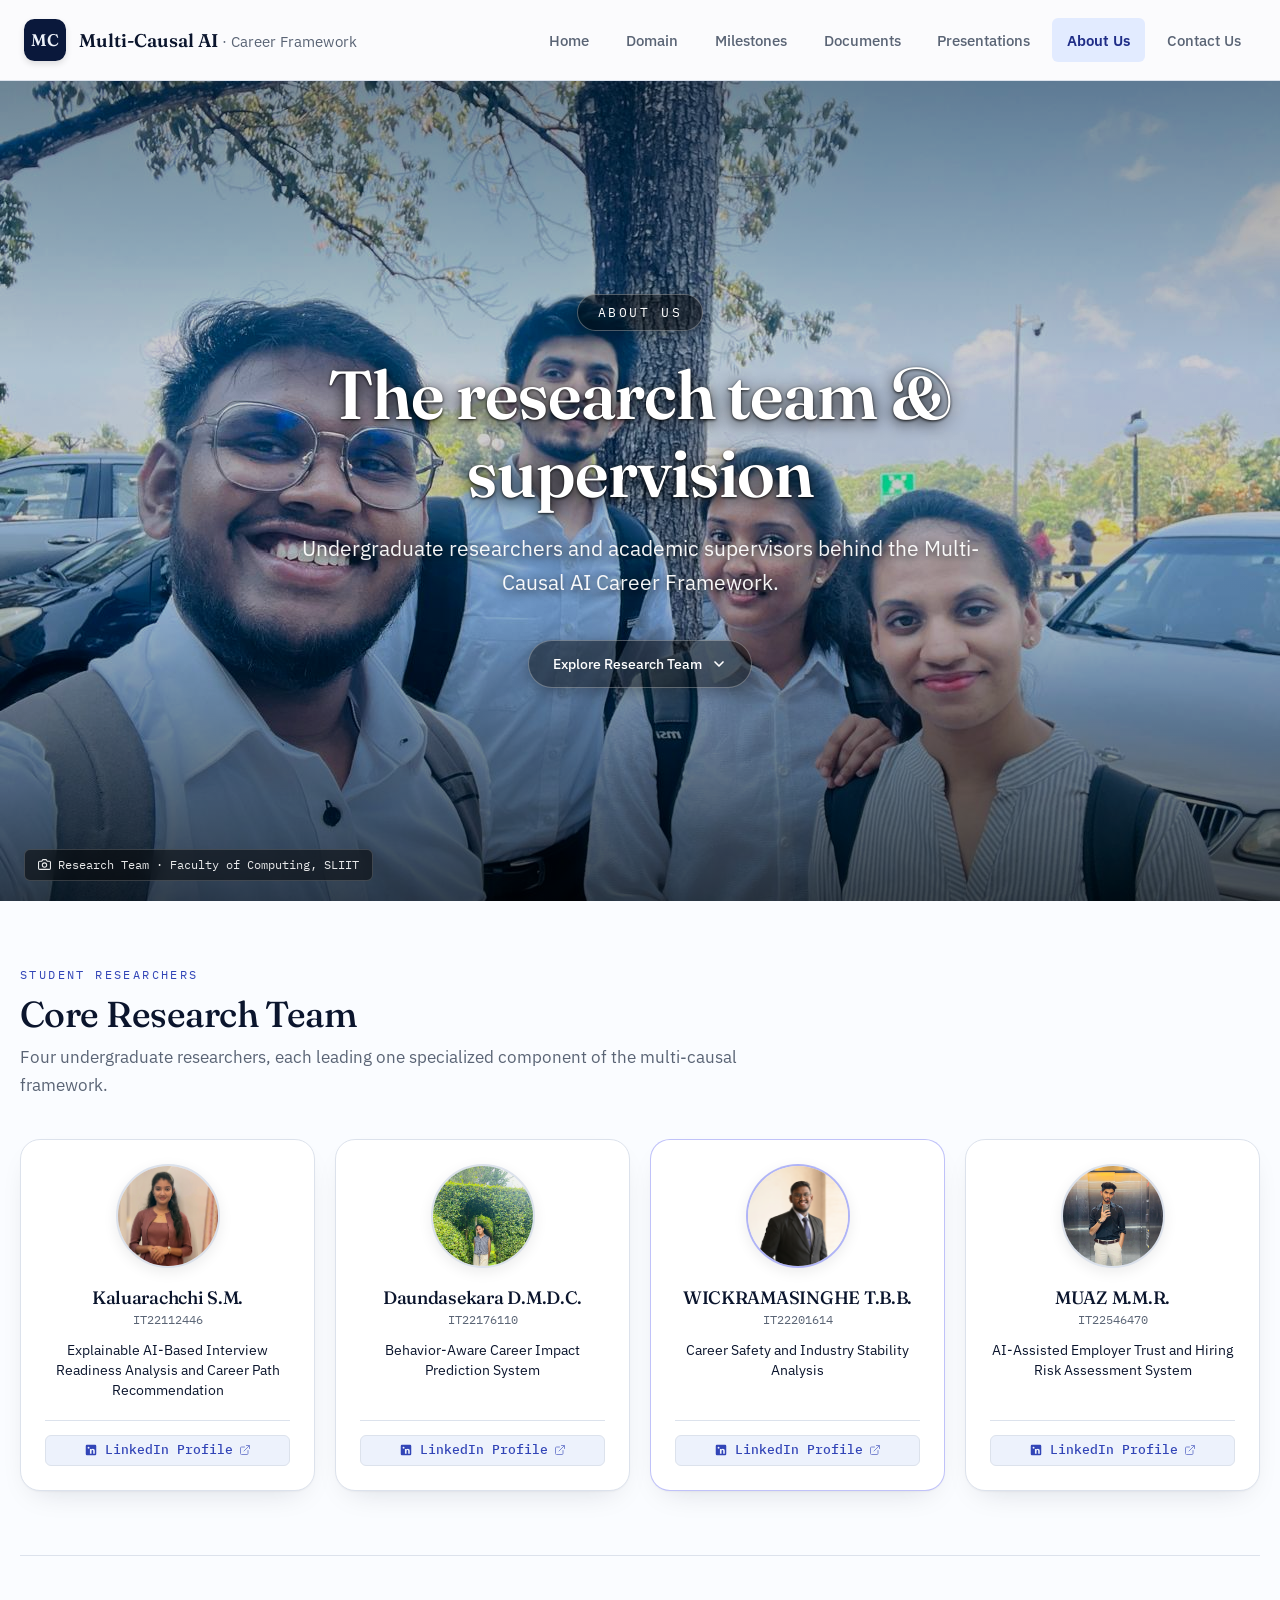
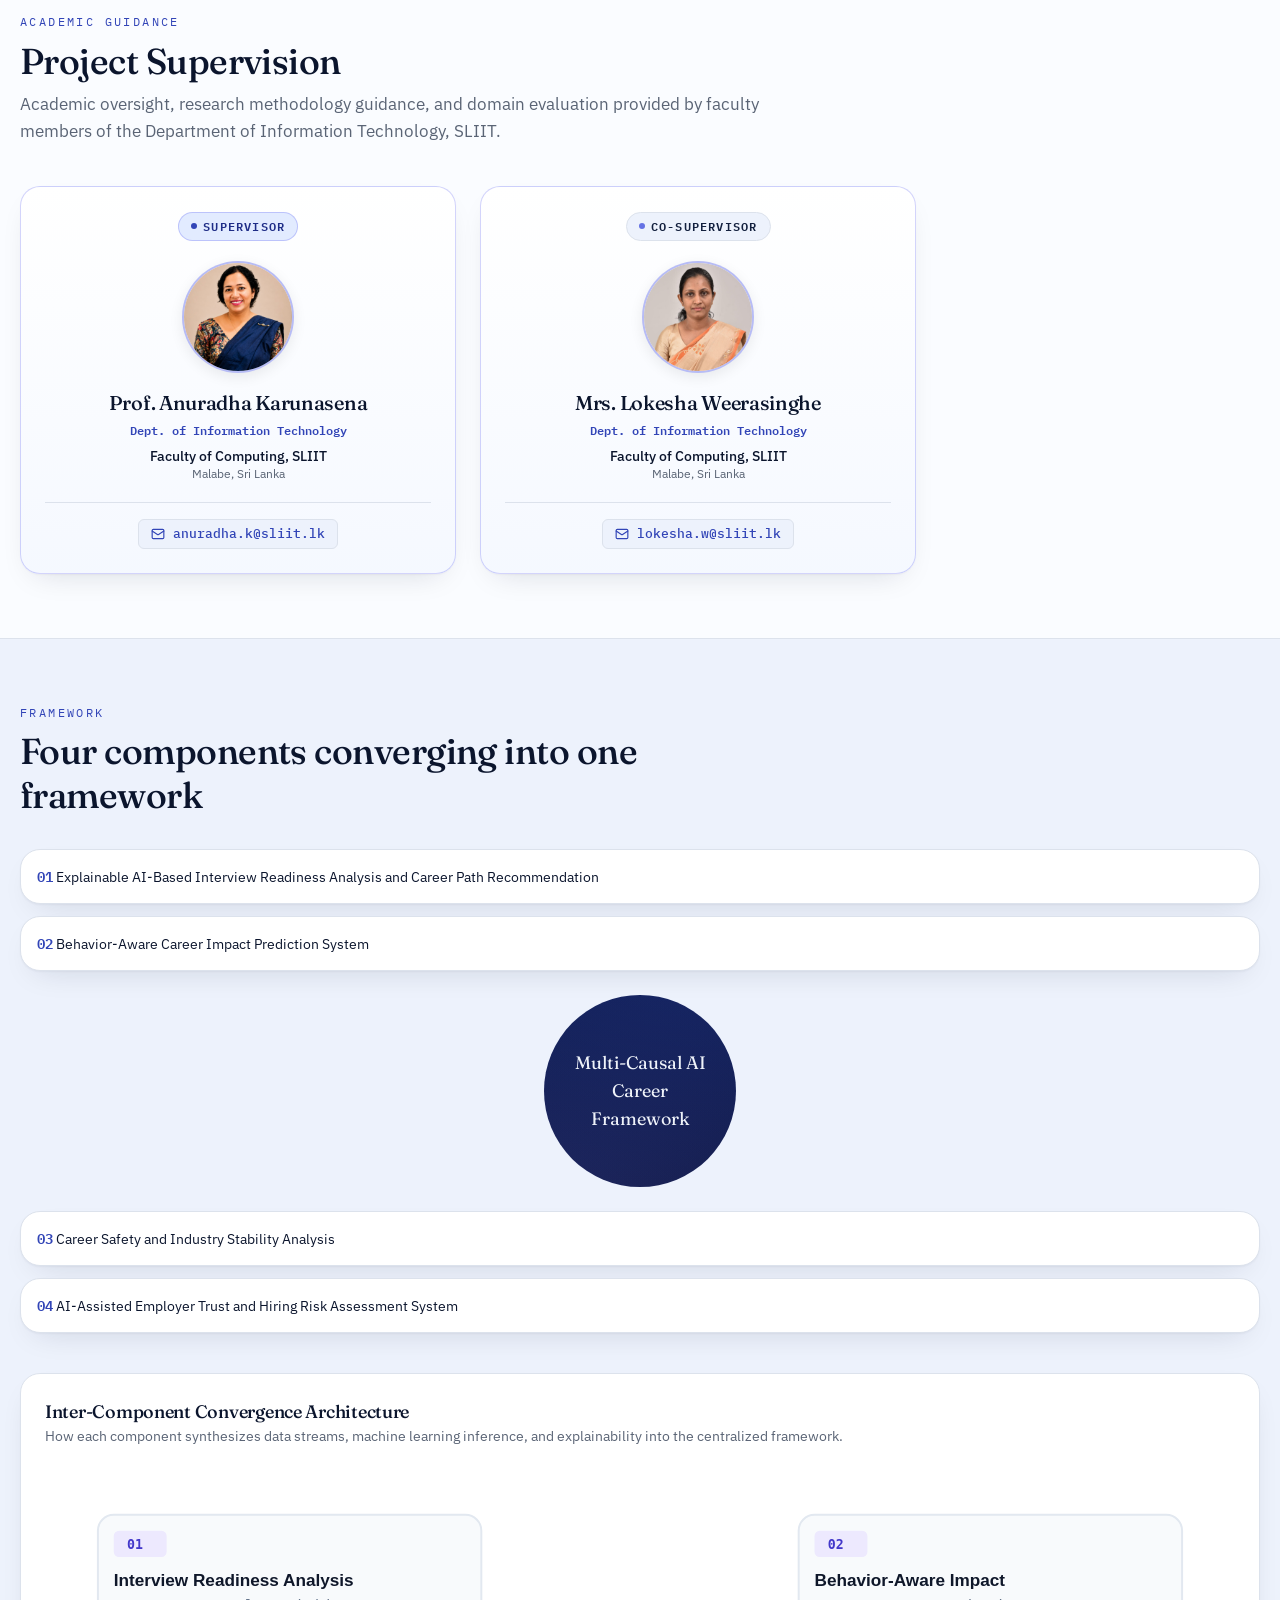
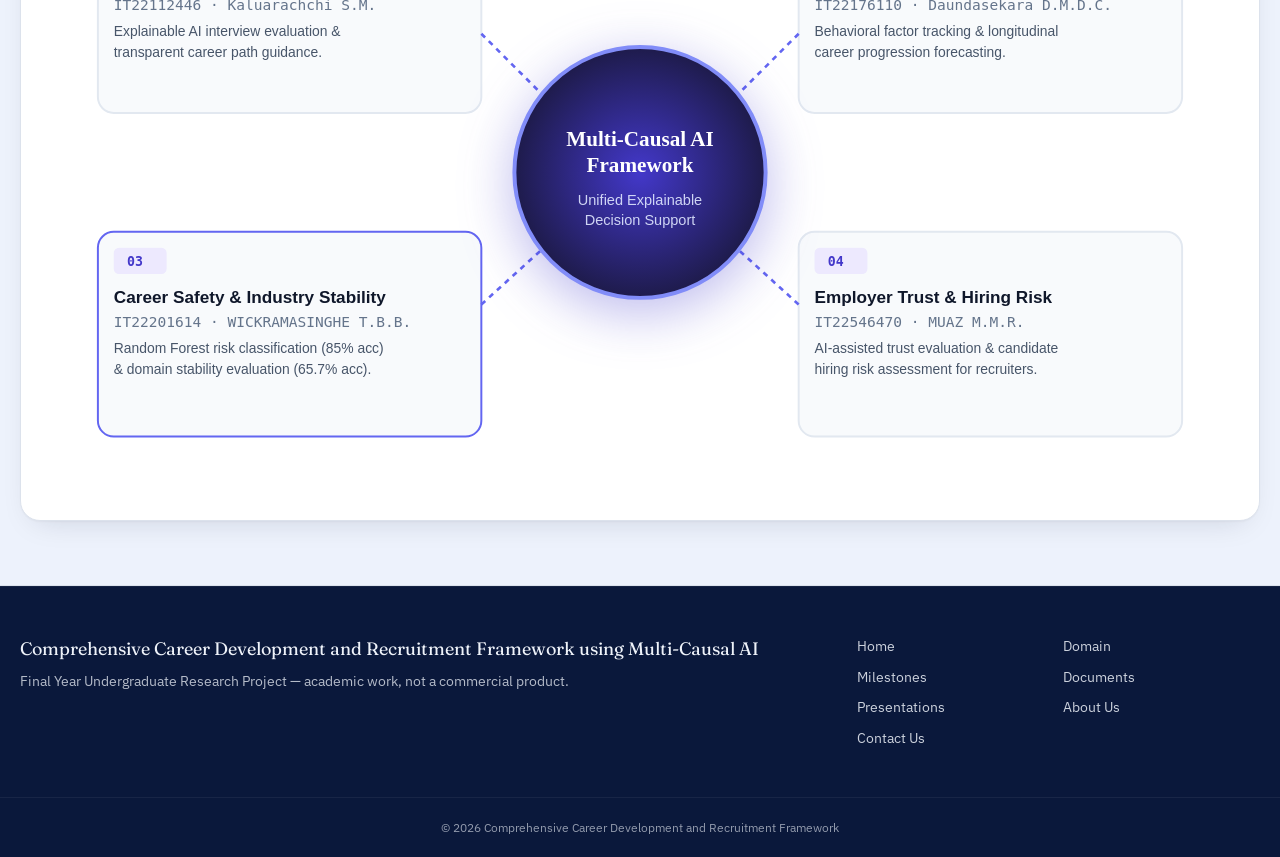
==== commit 22a96513: "done" ====
--- a/about.html
+++ b/about.html
@@ -4,9 +4,9 @@
   <meta charset="utf-8" />
   <meta name="viewport" content="width=device-width, initial-scale=1" />
   <title>About Us — Multi-Causal AI Career Framework</title>
-  <meta name="description" content="Meet the four student researchers behind the framework." />
+  <meta name="description" content="Meet the student researchers and academic supervisors behind the framework." />
   <meta property="og:title" content="About Us — Multi-Causal AI Career Framework" />
-  <meta property="og:description" content="Meet the four student researchers behind the framework." />
+  <meta property="og:description" content="Meet the student researchers and academic supervisors behind the framework." />
   <meta property="og:type" content="website" />
   <meta name="twitter:card" content="summary" />
   
@@ -65,94 +65,260 @@
 
   <!-- Main Content Area -->
   <main id="main">
-    <!-- Page Hero Banner -->
-    <section class="hero-bg">
-      <div class="grid-lines" aria-hidden="true"></div>
-      <div class="reveal max-w-7xl px-5 py-20 hero-content">
-        <p class="font-mono text-xs uppercase tracking-eyebrow opacity-70">About Us</p>
-        <h1 class="mt-3 max-w-3xl text-4xl md:text-5xl font-medium" style="margin-top: 0.75rem;">
-          The research team
+    <!-- Full-Screen Edge-to-Edge Wallpaper Hero (Chrome Wallpaper Style) -->
+    <section class="hero-wallpaper">
+      <div class="hero-wallpaper-bg" style="background-image: url('assets/about-cover.jpeg');" aria-hidden="true"></div>
+      <div class="hero-wallpaper-overlay" aria-hidden="true"></div>
+      
+      <div class="hero-wallpaper-content reveal">
+        <span class="hero-wallpaper-pill">
+          About Us
+        </span>
+        <h1 class="hero-wallpaper-title">
+          The research team &amp; supervision
         </h1>
-        <p class="mt-4 max-w-2xl text-base opacity-75" style="margin-top: 1rem; opacity: 0.85;">
-          Four undergraduate researchers, each leading one component of the framework.
+        <p class="hero-wallpaper-desc">
+          Undergraduate researchers and academic supervisors behind the Multi-Causal AI Career Framework.
         </p>
+        <div>
+          <a href="#team" class="hero-wallpaper-scroll" aria-label="Scroll to research team section">
+            <span>Explore Research Team</span>
+            <svg width="16" height="16" viewBox="0 0 24 24" fill="none" stroke="currentColor" stroke-width="2.5" stroke-linecap="round" stroke-linejoin="round" aria-hidden="true">
+              <path d="m6 9 6 6 6-6"/>
+            </svg>
+          </a>
+        </div>
+      </div>
+
+      <!-- Bottom Photo Credit (Chrome-Style) -->
+      <div class="hero-wallpaper-credit">
+        <svg width="13" height="13" viewBox="0 0 24 24" fill="none" stroke="currentColor" stroke-width="2" stroke-linecap="round" stroke-linejoin="round" aria-hidden="true">
+          <path d="M23 19a2 2 0 0 1-2 2H3a2 2 0 0 1-2-2V8a2 2 0 0 1 2-2h4l2-3h6l2 3h4a2 2 0 0 1 2 2z"></path>
+          <circle cx="12" cy="13" r="4"></circle>
+        </svg>
+        <span>Research Team · Faculty of Computing, SLIIT</span>
       </div>
     </section>
 
     <!-- Research Team Members Grid -->
-    <section class="section-wrapper">
+    <section id="team" class="section-wrapper">
+      <div class="mb-8 reveal">
+        <p class="section-eyebrow">Student Researchers</p>
+        <h2 class="section-title" style="margin-bottom: 0.5rem;">Core Research Team</h2>
+        <p class="section-desc" style="margin-bottom: 2.5rem;">
+          Four undergraduate researchers, each leading one specialized component of the multi-causal framework.
+        </p>
+      </div>
+
       <div class="grid gap-5 sm:grid-cols-2 lg:grid-cols-4">
         <!-- Member 1 -->
         <article class="card text-center hover-lift reveal">
-          <div class="mx-auto grid h-24 w-24 place-items-center rounded-full border-2 border-dashed bg-muted font-display text-2xl text-muted-foreground" 
-               style="height: 6rem; width: 6rem; margin: 0 auto; display: grid; place-items: center; border-radius: 9999px; background: var(--muted); border: 2px dashed var(--border);"
-               role="img" aria-label="Headshot placeholder for Kaluarachchi S.M.">
-            KS
+          <div class="team-avatar-container mx-auto">
+            <img src="assets/team/kaluarachchi.jpeg" 
+                 alt="Portrait of Kaluarachchi S.M." 
+                 class="team-avatar-img" 
+                 loading="lazy" />
           </div>
           <h2 class="mt-4 text-lg font-medium" style="margin-top: 1rem;">Kaluarachchi S.M.</h2>
           <p class="font-mono text-xs text-muted-foreground mt-1">IT22112446</p>
           <p class="mt-3 text-sm text-foreground" style="margin-top: 0.75rem; min-height: 4rem;">
             Explainable AI-Based Interview Readiness Analysis and Career Path Recommendation
           </p>
-          <div class="mt-4 space-y-1 border-t pt-3 text-xs text-muted-foreground" style="margin-top: 1rem; padding-top: 0.75rem; border-top: 1px solid var(--border);">
-            <p>Email: to be added</p>
-            <p>LinkedIn / GitHub: to be added</p>
+          <div class="mt-4 pt-3 border-t text-xs" style="margin-top: 1rem; padding-top: 0.85rem; border-top: 1px solid var(--border);">
+            <a href="https://www.linkedin.com/in/samindi-manodya" 
+               target="_blank" 
+               rel="noopener noreferrer" 
+               class="team-social-link" 
+               aria-label="LinkedIn profile for Kaluarachchi S.M.">
+              <svg width="14" height="14" viewBox="0 0 24 24" fill="currentColor" aria-hidden="true">
+                <path d="M19 3a2 2 0 0 1 2 2v14a2 2 0 0 1-2 2H5a2 2 0 0 1-2-2V5a2 2 0 0 1 2-2h14m-.5 15.5v-5.3a3.26 3.26 0 0 0-3.26-3.26c-.85 0-1.84.52-2.28 1.3v-1.11h-2.79v8.37h2.79v-4.93c0-.77.62-1.4 1.39-1.4a1.4 1.4 0 0 1 1.4 1.4v4.93h2.75M6.46 10.9h2.79v8.37H6.46v-8.37M7.86 6.5a1.63 1.63 0 0 0-1.63 1.63c0 .9.73 1.63 1.63 1.63.9 0 1.63-.73 1.63-1.63A1.63 1.63 0 0 0 7.86 6.5Z"/>
+              </svg>
+              <span>LinkedIn Profile</span>
+              <svg width="12" height="12" viewBox="0 0 24 24" fill="none" stroke="currentColor" stroke-width="2" stroke-linecap="round" stroke-linejoin="round" aria-hidden="true" style="opacity: 0.6;">
+                <path d="M18 13v6a2 2 0 0 1-2 2H5a2 2 0 0 1-2-2V8a2 2 0 0 1 2-2h6"></path>
+                <polyline points="15 3 21 3 21 9"></polyline>
+                <line x1="10" y1="14" x2="21" y2="3"></line>
+              </svg>
+            </a>
           </div>
         </article>
 
         <!-- Member 2 -->
         <article class="card text-center hover-lift reveal">
-          <div class="mx-auto grid h-24 w-24 place-items-center rounded-full border-2 border-dashed bg-muted font-display text-2xl text-muted-foreground" 
-               style="height: 6rem; width: 6rem; margin: 0 auto; display: grid; place-items: center; border-radius: 9999px; background: var(--muted); border: 2px dashed var(--border);"
-               role="img" aria-label="Headshot placeholder for Daundasekara D.M.D.C.">
-            DD
+          <div class="team-avatar-container mx-auto">
+            <img src="assets/team/daundasekara.jpeg" 
+                 alt="Portrait of Daundasekara D.M.D.C." 
+                 class="team-avatar-img" 
+                 loading="lazy" />
           </div>
           <h2 class="mt-4 text-lg font-medium" style="margin-top: 1rem;">Daundasekara D.M.D.C.</h2>
           <p class="font-mono text-xs text-muted-foreground mt-1">IT22176110</p>
           <p class="mt-3 text-sm text-foreground" style="margin-top: 0.75rem; min-height: 4rem;">
             Behavior-Aware Career Impact Prediction System
           </p>
-          <div class="mt-4 space-y-1 border-t pt-3 text-xs text-muted-foreground" style="margin-top: 1rem; padding-top: 0.75rem; border-top: 1px solid var(--border);">
-            <p>Email: to be added</p>
-            <p>LinkedIn / GitHub: to be added</p>
+          <div class="mt-4 pt-3 border-t text-xs" style="margin-top: 1rem; padding-top: 0.85rem; border-top: 1px solid var(--border);">
+            <a href="https://www.linkedin.com/in/dineni-daundasekara" 
+               target="_blank" 
+               rel="noopener noreferrer" 
+               class="team-social-link" 
+               aria-label="LinkedIn profile for Daundasekara D.M.D.C.">
+              <svg width="14" height="14" viewBox="0 0 24 24" fill="currentColor" aria-hidden="true">
+                <path d="M19 3a2 2 0 0 1 2 2v14a2 2 0 0 1-2 2H5a2 2 0 0 1-2-2V5a2 2 0 0 1 2-2h14m-.5 15.5v-5.3a3.26 3.26 0 0 0-3.26-3.26c-.85 0-1.84.52-2.28 1.3v-1.11h-2.79v8.37h2.79v-4.93c0-.77.62-1.4 1.39-1.4a1.4 1.4 0 0 1 1.4 1.4v4.93h2.75M6.46 10.9h2.79v8.37H6.46v-8.37M7.86 6.5a1.63 1.63 0 0 0-1.63 1.63c0 .9.73 1.63 1.63 1.63.9 0 1.63-.73 1.63-1.63A1.63 1.63 0 0 0 7.86 6.5Z"/>
+              </svg>
+              <span>LinkedIn Profile</span>
+              <svg width="12" height="12" viewBox="0 0 24 24" fill="none" stroke="currentColor" stroke-width="2" stroke-linecap="round" stroke-linejoin="round" aria-hidden="true" style="opacity: 0.6;">
+                <path d="M18 13v6a2 2 0 0 1-2 2H5a2 2 0 0 1-2-2V8a2 2 0 0 1 2-2h6"></path>
+                <polyline points="15 3 21 3 21 9"></polyline>
+                <line x1="10" y1="14" x2="21" y2="3"></line>
+              </svg>
+            </a>
           </div>
         </article>
 
         <!-- Member 3 -->
         <article class="card text-center hover-lift reveal" style="border-color: rgba(99, 102, 241, 0.4);">
-          <div class="mx-auto grid h-24 w-24 place-items-center rounded-full border-2 border-dashed bg-muted font-display text-2xl text-primary" 
-               style="height: 6rem; width: 6rem; margin: 0 auto; display: grid; place-items: center; border-radius: 9999px; background: var(--accent); border: 2px dashed var(--indigo);"
-               role="img" aria-label="Headshot placeholder for WICKRAMASINGHE T.B.B.">
-            WT
+          <div class="team-avatar-container mx-auto" style="border-color: rgba(99, 102, 241, 0.45);">
+            <img src="assets/team/wickramasinghe.jpg" 
+                 alt="Portrait of WICKRAMASINGHE T.B.B." 
+                 class="team-avatar-img" 
+                 loading="lazy" />
           </div>
           <h2 class="mt-4 text-lg font-medium" style="margin-top: 1rem;">WICKRAMASINGHE T.B.B.</h2>
           <p class="font-mono text-xs text-muted-foreground mt-1">IT22201614</p>
           <p class="mt-3 text-sm text-foreground" style="margin-top: 0.75rem; min-height: 4rem;">
             Career Safety and Industry Stability Analysis
           </p>
-          <div class="mt-4 space-y-1 border-t pt-3 text-xs text-muted-foreground" style="margin-top: 1rem; padding-top: 0.75rem; border-top: 1px solid var(--border);">
-            <p>Email: to be added</p>
-            <p>LinkedIn / GitHub: to be added</p>
+          <div class="mt-4 pt-3 border-t text-xs" style="margin-top: 1rem; padding-top: 0.85rem; border-top: 1px solid var(--border);">
+            <a href="https://www.linkedin.com/in/thidas-wickramasinghe" 
+               target="_blank" 
+               rel="noopener noreferrer" 
+               class="team-social-link" 
+               aria-label="LinkedIn profile for WICKRAMASINGHE T.B.B.">
+              <svg width="14" height="14" viewBox="0 0 24 24" fill="currentColor" aria-hidden="true">
+                <path d="M19 3a2 2 0 0 1 2 2v14a2 2 0 0 1-2 2H5a2 2 0 0 1-2-2V5a2 2 0 0 1 2-2h14m-.5 15.5v-5.3a3.26 3.26 0 0 0-3.26-3.26c-.85 0-1.84.52-2.28 1.3v-1.11h-2.79v8.37h2.79v-4.93c0-.77.62-1.4 1.39-1.4a1.4 1.4 0 0 1 1.4 1.4v4.93h2.75M6.46 10.9h2.79v8.37H6.46v-8.37M7.86 6.5a1.63 1.63 0 0 0-1.63 1.63c0 .9.73 1.63 1.63 1.63.9 0 1.63-.73 1.63-1.63A1.63 1.63 0 0 0 7.86 6.5Z"/>
+              </svg>
+              <span>LinkedIn Profile</span>
+              <svg width="12" height="12" viewBox="0 0 24 24" fill="none" stroke="currentColor" stroke-width="2" stroke-linecap="round" stroke-linejoin="round" aria-hidden="true" style="opacity: 0.6;">
+                <path d="M18 13v6a2 2 0 0 1-2 2H5a2 2 0 0 1-2-2V8a2 2 0 0 1 2-2h6"></path>
+                <polyline points="15 3 21 3 21 9"></polyline>
+                <line x1="10" y1="14" x2="21" y2="3"></line>
+              </svg>
+            </a>
           </div>
         </article>
 
         <!-- Member 4 -->
         <article class="card text-center hover-lift reveal">
-          <div class="mx-auto grid h-24 w-24 place-items-center rounded-full border-2 border-dashed bg-muted font-display text-2xl text-muted-foreground" 
-               style="height: 6rem; width: 6rem; margin: 0 auto; display: grid; place-items: center; border-radius: 9999px; background: var(--muted); border: 2px dashed var(--border);"
-               role="img" aria-label="Headshot placeholder for MUAZ M.M.R.">
-            MM
+          <div class="team-avatar-container mx-auto">
+            <img src="assets/team/muaz.jpeg" 
+                 alt="Portrait of MUAZ M.M.R." 
+                 class="team-avatar-img" 
+                 loading="lazy" />
           </div>
           <h2 class="mt-4 text-lg font-medium" style="margin-top: 1rem;">MUAZ M.M.R.</h2>
           <p class="font-mono text-xs text-muted-foreground mt-1">IT22546470</p>
           <p class="mt-3 text-sm text-foreground" style="margin-top: 0.75rem; min-height: 4rem;">
             AI-Assisted Employer Trust and Hiring Risk Assessment System
           </p>
-          <div class="mt-4 space-y-1 border-t pt-3 text-xs text-muted-foreground" style="margin-top: 1rem; padding-top: 0.75rem; border-top: 1px solid var(--border);">
-            <p>Email: to be added</p>
-            <p>LinkedIn / GitHub: to be added</p>
+          <div class="mt-4 pt-3 border-t text-xs" style="margin-top: 1rem; padding-top: 0.85rem; border-top: 1px solid var(--border);">
+            <a href="https://www.linkedin.com/in/rahmi-muaz/" 
+               target="_blank" 
+               rel="noopener noreferrer" 
+               class="team-social-link" 
+               aria-label="LinkedIn profile for MUAZ M.M.R.">
+              <svg width="14" height="14" viewBox="0 0 24 24" fill="currentColor" aria-hidden="true">
+                <path d="M19 3a2 2 0 0 1 2 2v14a2 2 0 0 1-2 2H5a2 2 0 0 1-2-2V5a2 2 0 0 1 2-2h14m-.5 15.5v-5.3a3.26 3.26 0 0 0-3.26-3.26c-.85 0-1.84.52-2.28 1.3v-1.11h-2.79v8.37h2.79v-4.93c0-.77.62-1.4 1.39-1.4a1.4 1.4 0 0 1 1.4 1.4v4.93h2.75M6.46 10.9h2.79v8.37H6.46v-8.37M7.86 6.5a1.63 1.63 0 0 0-1.63 1.63c0 .9.73 1.63 1.63 1.63.9 0 1.63-.73 1.63-1.63A1.63 1.63 0 0 0 7.86 6.5Z"/>
+              </svg>
+              <span>LinkedIn Profile</span>
+              <svg width="12" height="12" viewBox="0 0 24 24" fill="none" stroke="currentColor" stroke-width="2" stroke-linecap="round" stroke-linejoin="round" aria-hidden="true" style="opacity: 0.6;">
+                <path d="M18 13v6a2 2 0 0 1-2 2H5a2 2 0 0 1-2-2V8a2 2 0 0 1 2-2h6"></path>
+                <polyline points="15 3 21 3 21 9"></polyline>
+                <line x1="10" y1="14" x2="21" y2="3"></line>
+              </svg>
+            </a>
           </div>
         </article>
+      </div>
+
+      <!-- Project Supervision Section -->
+      <div class="mt-16 pt-12" style="margin-top: 4rem; padding-top: 3.5rem; border-top: 1px solid var(--border);">
+        <div class="mb-8 reveal">
+          <p class="section-eyebrow">Academic Guidance</p>
+          <h2 class="section-title" style="margin-bottom: 0.5rem;">Project Supervision</h2>
+          <p class="section-desc" style="margin-bottom: 2.5rem;">
+            Academic oversight, research methodology guidance, and domain evaluation provided by faculty members of the Department of Information Technology, SLIIT.
+          </p>
+        </div>
+
+        <div class="grid gap-6 md:grid-cols-2 max-w-4xl mx-auto">
+          <!-- Supervisor -->
+          <article class="card supervisor-card text-center hover-lift reveal">
+            <div style="margin-bottom: 1.25rem;">
+              <span class="badge-tag" style="background-color: var(--accent); color: var(--accent-foreground); border-color: rgba(99, 102, 241, 0.3); font-weight: 600; display: inline-flex; align-items: center; gap: 0.4rem;">
+                <span class="dot-indicator" style="background-color: var(--primary);"></span>
+                Supervisor
+              </span>
+            </div>
+
+            <div class="team-avatar-container team-avatar-supervisor mx-auto">
+              <img src="assets/team/supervisor-anuradha.jpg" 
+                   alt="Portrait of Prof. Anuradha Karunasena" 
+                   class="team-avatar-img" 
+                   loading="lazy" />
+            </div>
+
+            <h3 class="mt-4 text-xl font-medium" style="margin-top: 1rem; font-family: var(--font-display);">Prof. Anuradha Karunasena</h3>
+            <p class="font-mono text-xs text-primary mt-1" style="font-weight: 600; margin-top: 0.35rem;">Dept. of Information Technology</p>
+            <p class="text-sm text-foreground mt-2" style="font-weight: 500; margin-top: 0.5rem;">Faculty of Computing, SLIIT</p>
+            <p class="text-xs text-muted-foreground mt-0.5">Malabe, Sri Lanka</p>
+
+            <div class="mt-5 border-t pt-4 text-xs" style="margin-top: 1.25rem; padding-top: 1rem; border-top: 1px solid var(--border);">
+              <a href="mailto:anuradha.k@sliit.lk" 
+                 class="supervisor-email-link"
+                 aria-label="Email Prof. Anuradha Karunasena at anuradha.k@sliit.lk">
+                <svg width="14" height="14" viewBox="0 0 24 24" fill="none" stroke="currentColor" stroke-width="2" stroke-linecap="round" stroke-linejoin="round" aria-hidden="true">
+                  <rect width="20" height="16" x="2" y="4" rx="2"></rect>
+                  <path d="m22 7-8.97 5.7a1.94 1.94 0 0 1-2.06 0L2 7"></path>
+                </svg>
+                <span>anuradha.k@sliit.lk</span>
+              </a>
+            </div>
+          </article>
+
+          <!-- Co-Supervisor -->
+          <article class="card supervisor-card text-center hover-lift reveal">
+            <div style="margin-bottom: 1.25rem;">
+              <span class="badge-tag" style="background-color: var(--secondary); color: var(--secondary-foreground); border-color: var(--border); font-weight: 600; display: inline-flex; align-items: center; gap: 0.4rem;">
+                <span class="dot-indicator" style="background-color: var(--indigo);"></span>
+                Co-Supervisor
+              </span>
+            </div>
+
+            <div class="team-avatar-container team-avatar-supervisor mx-auto">
+              <img src="assets/team/cosupervisor-lokesha.jpg" 
+                   alt="Portrait of Mrs. Lokesha Weerasinghe" 
+                   class="team-avatar-img" 
+                   loading="lazy" />
+            </div>
+
+            <h3 class="mt-4 text-xl font-medium" style="margin-top: 1rem; font-family: var(--font-display);">Mrs. Lokesha Weerasinghe</h3>
+            <p class="font-mono text-xs text-primary mt-1" style="font-weight: 600; margin-top: 0.35rem;">Dept. of Information Technology</p>
+            <p class="text-sm text-foreground mt-2" style="font-weight: 500; margin-top: 0.5rem;">Faculty of Computing, SLIIT</p>
+            <p class="text-xs text-muted-foreground mt-0.5">Malabe, Sri Lanka</p>
+
+            <div class="mt-5 border-t pt-4 text-xs" style="margin-top: 1.25rem; padding-top: 1rem; border-top: 1px solid var(--border);">
+              <a href="mailto:lokesha.w@sliit.lk" 
+                 class="supervisor-email-link"
+                 aria-label="Email Mrs. Lokesha Weerasinghe at lokesha.w@sliit.lk">
+                <svg width="14" height="14" viewBox="0 0 24 24" fill="none" stroke="currentColor" stroke-width="2" stroke-linecap="round" stroke-linejoin="round" aria-hidden="true">
+                  <rect width="20" height="16" x="2" y="4" rx="2"></rect>
+                  <path d="m22 7-8.97 5.7a1.94 1.94 0 0 1-2.06 0L2 7"></path>
+                </svg>
+                <span>lokesha.w@sliit.lk</span>
+              </a>
+            </div>
+          </article>
+        </div>
       </div>
     </section>
 
--- a/css/style.css
+++ b/css/style.css
@@ -233,8 +233,151 @@
   background: var(--gradient-hero);
   position: relative;
   overflow: hidden;
-  color: var(--navy-foreground);
-}
+  color: #ffffff;
+}
+
+.hero-bg h1,
+.hero-bg h2,
+.hero-bg h3,
+.hero-bg h4 {
+  color: #ffffff !important;
+}
+
+.hero-bg p {
+  color: rgba(255, 255, 255, 0.88);
+}
+
+/* ==========================================================================
+   Full-Screen Wallpaper Hero (Chrome Full-Bleed Wallpaper Style)
+   ========================================================================== */
+.hero-wallpaper {
+  position: relative;
+  width: 100%;
+  min-height: calc(100vh - 5rem);
+  display: flex;
+  align-items: center;
+  justify-content: center;
+  overflow: hidden;
+  background-color: #0c1017;
+}
+
+.hero-wallpaper-bg {
+  position: absolute;
+  inset: 0;
+  background-image: url('../assets/about-cover.jpeg');
+  background-size: cover;
+  background-position: center 35%;
+  background-repeat: no-repeat;
+  z-index: 1;
+  filter: contrast(1.04) brightness(1.02);
+  transition: transform 0.6s ease;
+}
+
+.hero-wallpaper-overlay {
+  position: absolute;
+  inset: 0;
+  /* Neutral gradient to protect text contrast while maintaining full brightness & color */
+  background: 
+    linear-gradient(180deg, rgba(0, 0, 0, 0.42) 0%, rgba(0, 0, 0, 0.18) 35%, rgba(0, 0, 0, 0.22) 65%, rgba(0, 0, 0, 0.7) 100%);
+  z-index: 2;
+  pointer-events: none;
+}
+
+.hero-wallpaper-content {
+  position: relative;
+  z-index: 10;
+  width: 100%;
+  max-width: 58rem;
+  margin: 0 auto;
+  padding: 4rem 1.5rem;
+  text-align: center;
+  color: #ffffff;
+}
+
+.hero-wallpaper-pill {
+  display: inline-flex;
+  align-items: center;
+  gap: 0.5rem;
+  border-radius: var(--radius-full);
+  padding: 0.45rem 1.25rem;
+  font-family: var(--font-mono);
+  font-size: 0.8rem;
+  text-transform: uppercase;
+  letter-spacing: 0.2em;
+  color: #ffffff;
+  background: rgba(0, 0, 0, 0.5);
+  border: 1px solid rgba(255, 255, 255, 0.3);
+  backdrop-filter: blur(12px);
+  -webkit-backdrop-filter: blur(12px);
+  box-shadow: 0 4px 14px rgba(0, 0, 0, 0.3);
+}
+
+.hero-wallpaper-title {
+  margin-top: 1.5rem;
+  font-family: var(--font-display);
+  font-size: clamp(2.5rem, 5.5vw, 4.25rem);
+  font-weight: 600;
+  line-height: 1.15;
+  color: #ffffff !important;
+  text-shadow: 0 3px 16px rgba(0, 0, 0, 0.85), 0 1px 3px rgba(0, 0, 0, 0.9);
+}
+
+.hero-wallpaper-desc {
+  margin-top: 1.25rem;
+  font-size: clamp(1.05rem, 2vw, 1.3rem);
+  line-height: 1.65;
+  color: rgba(255, 255, 255, 0.95);
+  max-width: 44rem;
+  margin-left: auto;
+  margin-right: auto;
+  text-shadow: 0 2px 10px rgba(0, 0, 0, 0.85);
+}
+
+.hero-wallpaper-scroll {
+  margin-top: 2.5rem;
+  display: inline-flex;
+  align-items: center;
+  gap: 0.6rem;
+  padding: 0.7rem 1.5rem;
+  border-radius: var(--radius-full);
+  background: rgba(0, 0, 0, 0.45);
+  border: 1px solid rgba(255, 255, 255, 0.3);
+  backdrop-filter: blur(12px);
+  -webkit-backdrop-filter: blur(12px);
+  color: #ffffff;
+  font-size: 0.9rem;
+  font-weight: 500;
+  text-decoration: none;
+  transition: all 0.2s ease;
+  box-shadow: 0 4px 16px rgba(0, 0, 0, 0.3);
+}
+
+.hero-wallpaper-scroll:hover {
+  background: rgba(0, 0, 0, 0.7);
+  border-color: rgba(255, 255, 255, 0.5);
+  transform: translateY(2px);
+  color: #ffffff;
+}
+
+.hero-wallpaper-credit {
+  position: absolute;
+  bottom: 1.25rem;
+  left: 1.5rem;
+  z-index: 10;
+  display: inline-flex;
+  align-items: center;
+  gap: 0.45rem;
+  padding: 0.35rem 0.8rem;
+  border-radius: var(--radius-sm);
+  background: rgba(0, 0, 0, 0.5);
+  border: 1px solid rgba(255, 255, 255, 0.18);
+  backdrop-filter: blur(10px);
+  -webkit-backdrop-filter: blur(10px);
+  font-size: 0.75rem;
+  font-family: var(--font-mono);
+  color: rgba(255, 255, 255, 0.9);
+}
+
 
 .grid-lines {
   position: absolute;
@@ -244,6 +387,7 @@
     linear-gradient(90deg, oklch(100% 0 0 / 0.05) 1px, transparent 1px);
   background-size: 48px 48px;
   pointer-events: none;
+  z-index: 3;
 }
 
 .hero-content {
@@ -290,12 +434,12 @@
 
 .nav-container {
   display: flex;
-  height: 4rem;
-  max-width: 80rem;
+  height: 5rem;
+  max-width: 82rem;
   align-items: center;
   justify-content: space-between;
-  padding-left: 1.25rem;
-  padding-right: 1.25rem;
+  padding-left: 1.5rem;
+  padding-right: 1.5rem;
   margin-left: auto;
   margin-right: auto;
 }
@@ -303,28 +447,28 @@
 .brand-link {
   display: flex;
   align-items: center;
-  gap: 0.65rem;
+  gap: 0.85rem;
   text-decoration: none;
   font-weight: 600;
 }
 
 .brand-badge {
   display: grid;
-  height: 2rem;
-  width: 2rem;
+  height: 2.6rem;
+  width: 2.6rem;
   place-items: center;
-  border-radius: 0.5rem;
+  border-radius: 0.65rem;
   background-color: var(--navy);
   color: var(--navy-foreground);
   font-family: var(--font-display);
-  font-size: 0.875rem;
+  font-size: 1.05rem;
   font-weight: 600;
-  box-shadow: 0 2px 4px rgba(0,0,0,0.1);
+  box-shadow: 0 3px 6px rgba(0,0,0,0.12);
 }
 
 .brand-title {
   font-family: var(--font-display);
-  font-size: 1rem;
+  font-size: 1.15rem;
   font-weight: 600;
   line-height: 1.25;
 }
@@ -332,6 +476,7 @@
 .brand-subtitle {
   color: var(--muted-foreground);
   font-family: var(--font-sans);
+  font-size: 0.95rem;
   font-weight: 400;
 }
 
@@ -353,16 +498,16 @@
 
 .nav-list {
   display: flex;
-  gap: 0.25rem;
+  gap: 0.4rem;
   align-items: center;
 }
 
 .nav-item-link {
   border-radius: var(--radius-sm);
-  padding: 0.5rem 0.75rem;
-  font-size: 0.875rem;
+  padding: 0.6rem 0.95rem;
+  font-size: 0.95rem;
   color: var(--muted-foreground);
-  font-weight: 400;
+  font-weight: 500;
   transition: all 0.15s ease;
   display: inline-block;
 }
@@ -375,7 +520,7 @@
 .nav-item-link.active {
   background-color: var(--accent);
   color: var(--accent-foreground) !important;
-  font-weight: 500;
+  font-weight: 600;
 }
 
 .mobile-menu-btn {
@@ -385,8 +530,8 @@
   border-radius: var(--radius-sm);
   border: 1px solid var(--border);
   background: var(--card);
-  padding: 0.375rem 0.75rem;
-  font-size: 0.875rem;
+  padding: 0.5rem 0.95rem;
+  font-size: 0.95rem;
   font-weight: 500;
   color: var(--foreground);
 }
@@ -1020,3 +1165,101 @@
   .lg\:col-span-3 { grid-column: span 3 / span 3; }
   .lg\:col-span-4 { grid-column: span 4 / span 4; }
 }
+
+/* ==========================================================================
+   Supervisor Cards & Links
+   ========================================================================== */
+.supervisor-card {
+  border-color: rgba(99, 102, 241, 0.28);
+  position: relative;
+  overflow: hidden;
+  background: linear-gradient(180deg, var(--card) 0%, oklch(98% 0.01 265) 100%);
+}
+
+.supervisor-card:hover {
+  border-color: var(--primary);
+}
+
+.supervisor-email-link {
+  display: inline-flex;
+  align-items: center;
+  gap: 0.45rem;
+  color: var(--primary);
+  font-family: var(--font-mono);
+  font-weight: 500;
+  font-size: 0.8125rem;
+  transition: all 0.15s ease;
+  padding: 0.35rem 0.75rem;
+  border-radius: var(--radius-sm);
+  background-color: var(--secondary);
+  border: 1px solid var(--border);
+}
+
+.supervisor-email-link:hover {
+  background-color: var(--accent);
+  color: var(--accent-foreground);
+  border-color: rgba(99, 102, 241, 0.35);
+  text-decoration: underline;
+}
+
+/* ==========================================================================
+   Team Avatars & Social Links
+   ========================================================================== */
+.team-avatar-container {
+  width: 6.5rem;
+  height: 6.5rem;
+  margin: 0 auto;
+  border-radius: 9999px;
+  overflow: hidden;
+  border: 2px solid var(--border);
+  box-shadow: 0 4px 14px rgba(0, 0, 0, 0.08);
+  position: relative;
+  background-color: var(--muted);
+  transition: transform 0.25s ease, border-color 0.25s ease, box-shadow 0.25s ease;
+}
+
+.card:hover .team-avatar-container {
+  transform: scale(1.05);
+  border-color: var(--primary);
+  box-shadow: 0 8px 20px rgba(99, 102, 241, 0.2);
+}
+
+.team-avatar-img {
+  width: 100%;
+  height: 100%;
+  object-fit: cover;
+  object-position: center 20%;
+  display: block;
+}
+
+.team-avatar-supervisor {
+  width: 7rem;
+  height: 7rem;
+  border-color: rgba(99, 102, 241, 0.4);
+}
+
+.team-social-link {
+  display: inline-flex;
+  align-items: center;
+  justify-content: center;
+  gap: 0.4rem;
+  color: var(--primary);
+  font-family: var(--font-mono);
+  font-weight: 500;
+  font-size: 0.8125rem;
+  padding: 0.4rem 0.75rem;
+  border-radius: var(--radius-sm);
+  background-color: var(--secondary);
+  border: 1px solid var(--border);
+  transition: all 0.15s ease;
+  text-decoration: none;
+  width: 100%;
+}
+
+.team-social-link:hover {
+  background-color: var(--accent);
+  color: var(--accent-foreground);
+  border-color: rgba(99, 102, 241, 0.35);
+  box-shadow: 0 2px 6px rgba(99, 102, 241, 0.12);
+}
+
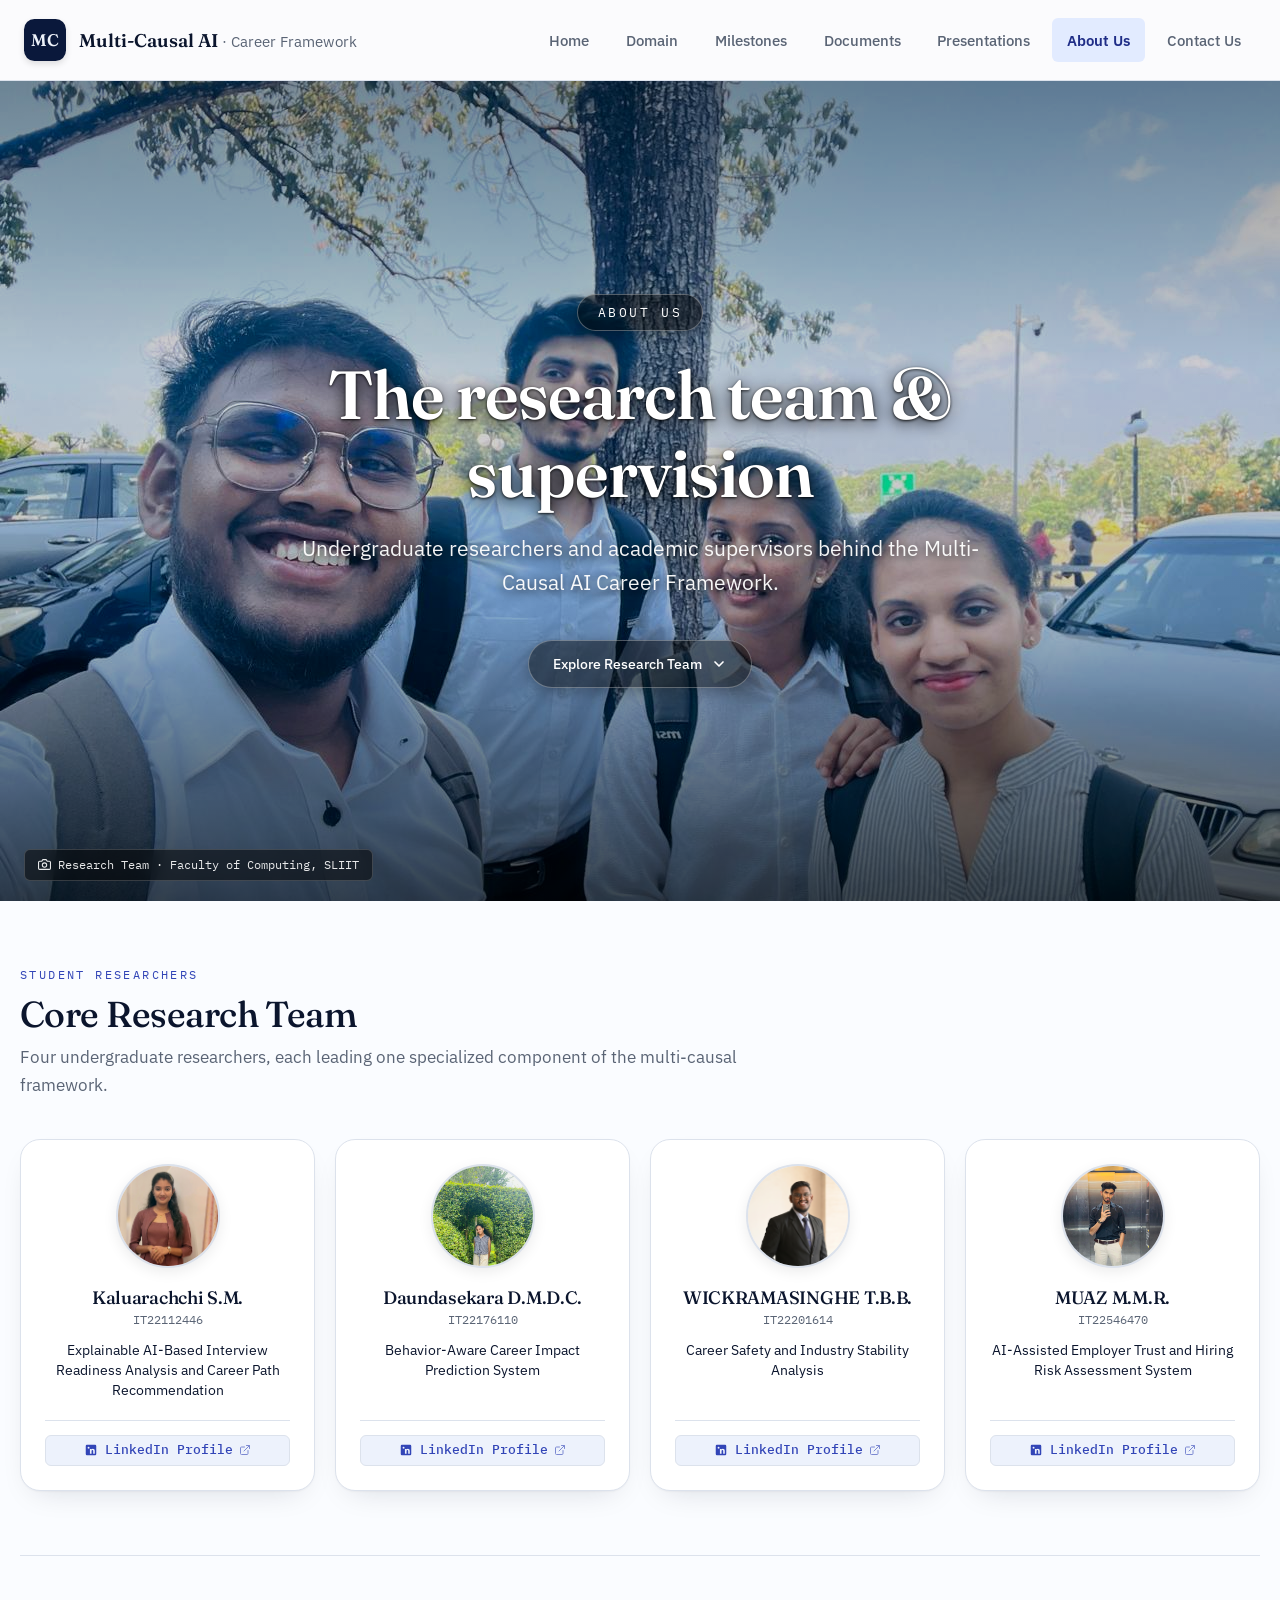
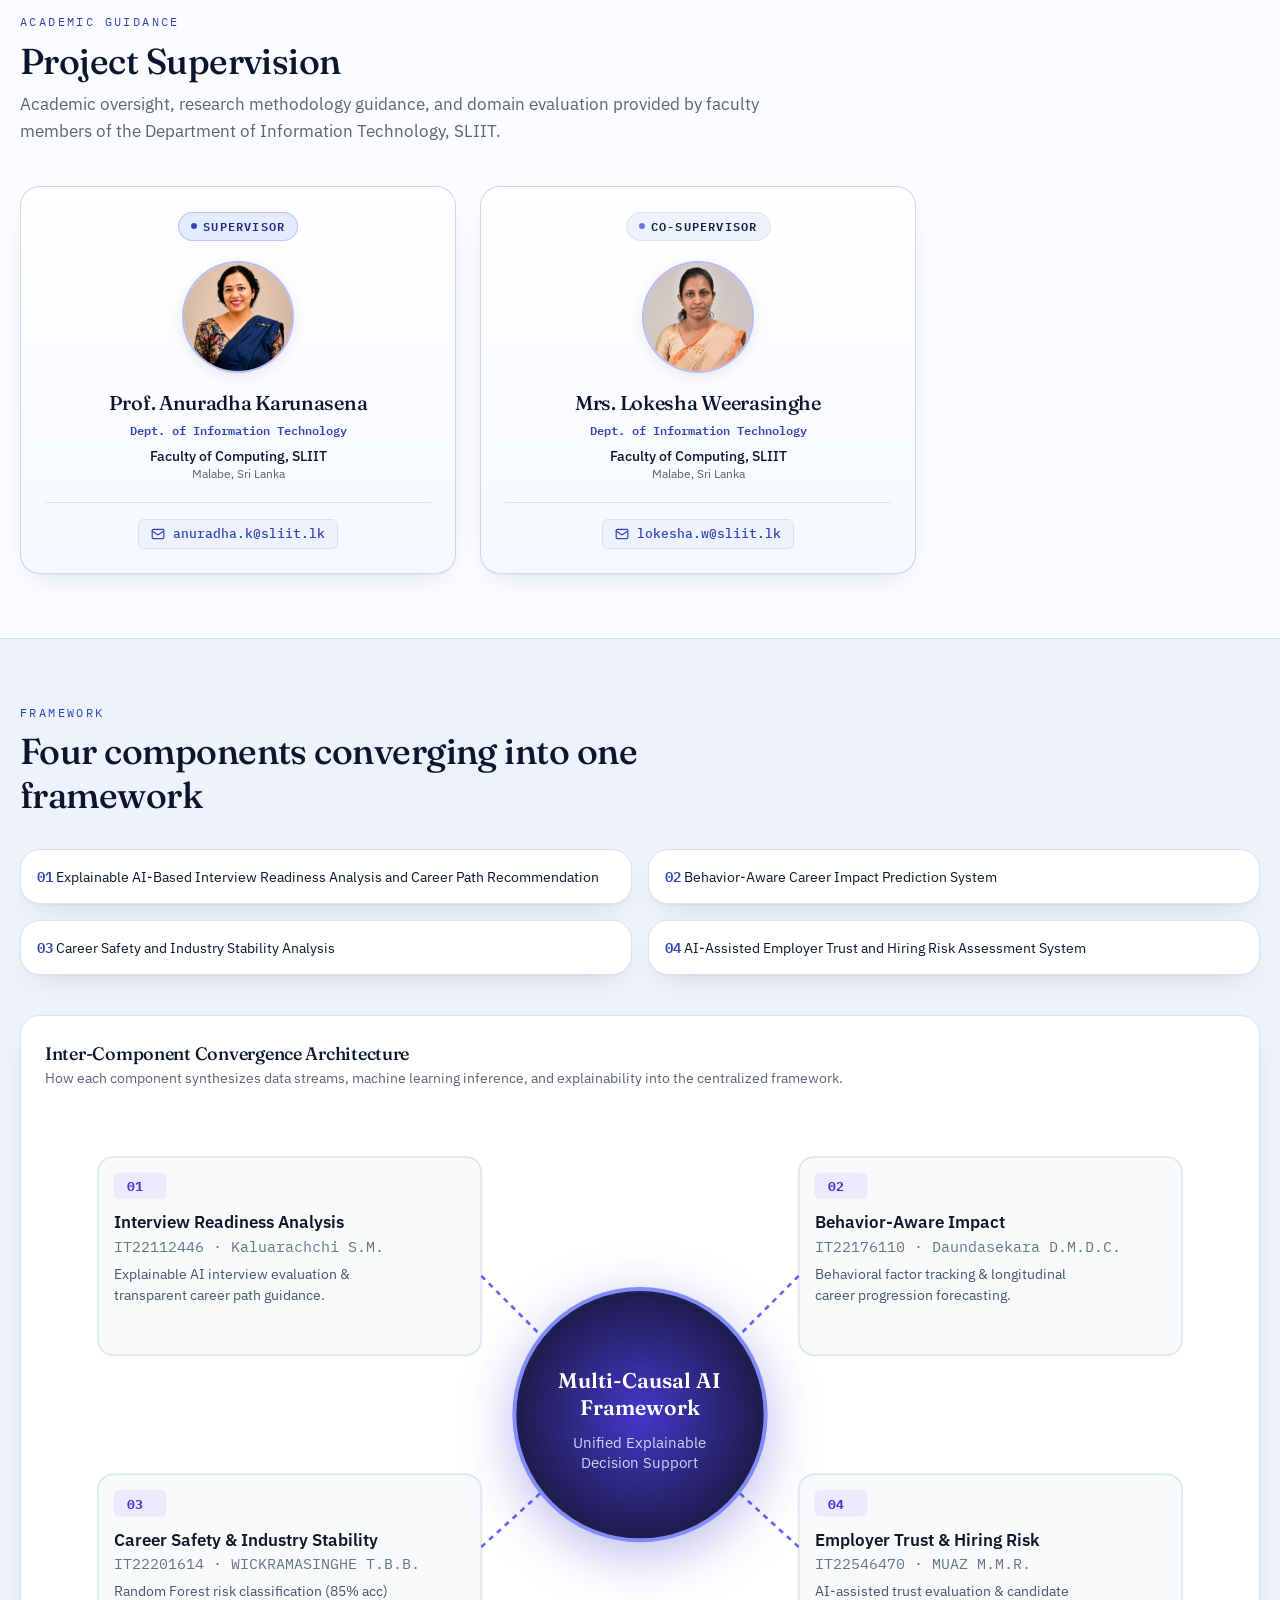
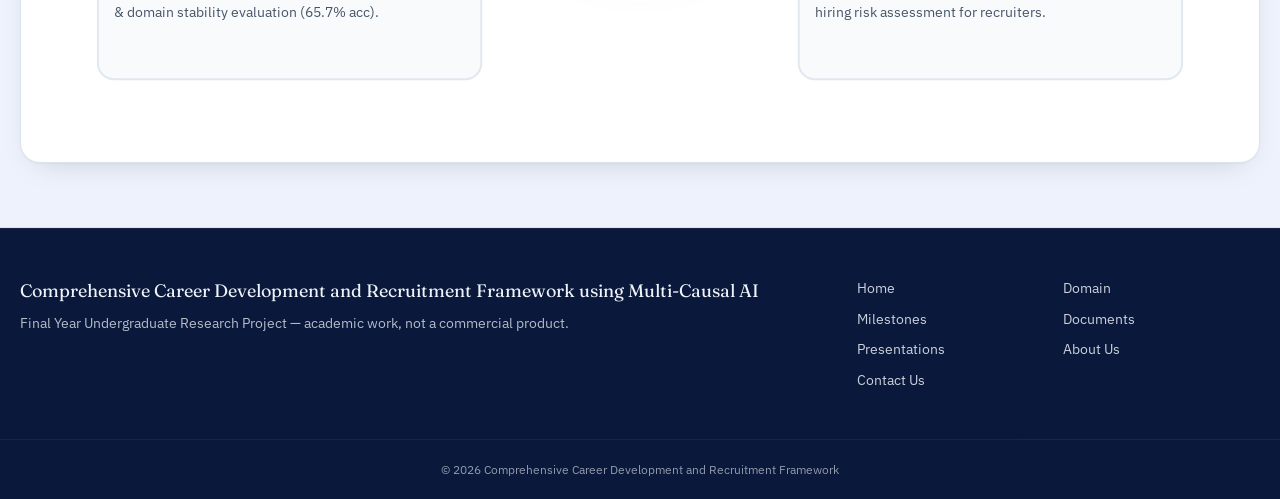
==== commit 30302ce7: "changers" ====
--- a/about.html
+++ b/about.html
@@ -176,8 +176,8 @@
         </article>
 
         <!-- Member 3 -->
-        <article class="card text-center hover-lift reveal" style="border-color: rgba(99, 102, 241, 0.4);">
-          <div class="team-avatar-container mx-auto" style="border-color: rgba(99, 102, 241, 0.45);">
+        <article class="card text-center hover-lift reveal">
+          <div class="team-avatar-container mx-auto">
             <img src="assets/team/wickramasinghe.jpg" 
                  alt="Portrait of WICKRAMASINGHE T.B.B." 
                  class="team-avatar-img" 
@@ -328,32 +328,20 @@
         <p class="section-eyebrow">Framework</p>
         <h2 class="section-title">Four components converging into one framework</h2>
         
-        <!-- Interactive Layout Architecture -->
-        <div class="grid items-center gap-6 lg:grid-cols-[1fr_auto_1fr]" style="margin-bottom: 2.5rem;">
-          <ul class="space-y-3" style="display: grid; gap: 0.75rem;">
-            <li class="card hover-lift p-4 text-sm" style="padding: 1rem;">
-              <span class="font-mono text-primary font-semibold">01</span> Explainable AI-Based Interview Readiness Analysis and Career Path Recommendation
-            </li>
-            <li class="card hover-lift p-4 text-sm" style="padding: 1rem;">
-              <span class="font-mono text-primary font-semibold">02</span> Behavior-Aware Career Impact Prediction System
-            </li>
-          </ul>
-
-          <div class="hero-bg mx-auto grid h-48 w-48 place-items-center rounded-full p-6 text-center text-navy-foreground shadow-card"
-               style="height: 12rem; width: 12rem; margin: 0 auto; display: grid; place-items: center; border-radius: 9999px; padding: 1.5rem;">
-            <p class="font-display text-lg leading-tight" style="color: var(--navy-foreground);">
-              Multi-Causal AI Career Framework
-            </p>
-          </div>
-
-          <ul class="space-y-3" style="display: grid; gap: 0.75rem;">
-            <li class="card hover-lift p-4 text-sm" style="padding: 1rem;">
-              <span class="font-mono text-primary font-semibold">03</span> Career Safety and Industry Stability Analysis
-            </li>
-            <li class="card hover-lift p-4 text-sm" style="padding: 1rem;">
-              <span class="font-mono text-primary font-semibold">04</span> AI-Assisted Employer Trust and Hiring Risk Assessment System
-            </li>
-          </ul>
+        <!-- Four Components Grid Overview -->
+        <div class="grid gap-4 md:grid-cols-2" style="margin-bottom: 2.5rem;">
+          <div class="card hover-lift p-4 text-sm" style="padding: 1rem;">
+            <span class="font-mono text-primary font-semibold">01</span> Explainable AI-Based Interview Readiness Analysis and Career Path Recommendation
+          </div>
+          <div class="card hover-lift p-4 text-sm" style="padding: 1rem;">
+            <span class="font-mono text-primary font-semibold">02</span> Behavior-Aware Career Impact Prediction System
+          </div>
+          <div class="card hover-lift p-4 text-sm" style="padding: 1rem;">
+            <span class="font-mono text-primary font-semibold">03</span> Career Safety and Industry Stability Analysis
+          </div>
+          <div class="card hover-lift p-4 text-sm" style="padding: 1rem;">
+            <span class="font-mono text-primary font-semibold">04</span> AI-Assisted Employer Trust and Hiring Risk Assessment System
+          </div>
         </div>
 
         <!-- High-Precision Convergence Schematic Diagram -->
@@ -363,7 +351,76 @@
             How each component synthesizes data streams, machine learning inference, and explainability into the centralized framework.
           </p>
           <figure class="w-full" style="display: block; overflow: hidden; border-radius: var(--radius-sm);">
-            <img src="assets/system-architecture.svg" alt="System Architecture Convergence Schematic" style="width: 100%; height: auto;" />
+            <svg xmlns="http://www.w3.org/2000/svg" viewBox="0 0 900 480" width="100%" height="100%" style="background-color: #ffffff; border-radius: 12px; font-family: 'IBM Plex Sans', -apple-system, sans-serif; display: block;">
+              <style>
+                .comp-box { rx: 12; stroke-width: 1.5; transition: all 0.2s ease; }
+                .comp-title { font-size: 13px; font-weight: 600; fill: #0f172a; }
+                .comp-sub { font-size: 11px; fill: #64748b; font-family: 'IBM Plex Mono', monospace; }
+                .comp-desc { font-size: 10.5px; fill: #475569; }
+                .center-title { font-family: 'Fraunces', serif; font-size: 16px; font-weight: 600; fill: #ffffff; text-anchor: middle; }
+                .center-sub { font-size: 11px; fill: #e0e7ff; text-anchor: middle; opacity: 0.9; }
+                .arrow-line { stroke: #6366f1; stroke-width: 2; stroke-dasharray: 4,4; }
+              </style>
+
+              <defs>
+                <marker id="arrow" viewBox="0 0 10 10" refX="6" refY="5" markerWidth="6" markerHeight="6" orient="auto-start-reverse">
+                  <path d="M 0 1 L 8 5 L 0 9 z" fill="#6366f1" />
+                </marker>
+                <radialGradient id="hubGrad" cx="50%" cy="50%" r="50%">
+                  <stop offset="0%" stop-color="#4338ca"/>
+                  <stop offset="100%" stop-color="#1e1b4b"/>
+                </radialGradient>
+              </defs>
+
+              <!-- Component 1: Interview Readiness -->
+              <rect x="40" y="40" width="290" height="150" class="comp-box" fill="#f8fafc" stroke="#e2e8f0" />
+              <rect x="52" y="52" width="40" height="20" rx="4" fill="#ede9fe" />
+              <text x="62" y="66" fill="#4338ca" font-size="10" font-weight="700" font-family="'IBM Plex Mono', monospace">01</text>
+              <text x="52" y="94" class="comp-title">Interview Readiness Analysis</text>
+              <text x="52" y="112" class="comp-sub">IT22112446 · Kaluarachchi S.M.</text>
+              <text x="52" y="132" class="comp-desc">Explainable AI interview evaluation &amp;</text>
+              <text x="52" y="148" class="comp-desc">transparent career path guidance.</text>
+
+              <!-- Component 2: Behavior-Aware Impact -->
+              <rect x="570" y="40" width="290" height="150" class="comp-box" fill="#f8fafc" stroke="#e2e8f0" />
+              <rect x="582" y="52" width="40" height="20" rx="4" fill="#ede9fe" />
+              <text x="592" y="66" fill="#4338ca" font-size="10" font-weight="700" font-family="'IBM Plex Mono', monospace">02</text>
+              <text x="582" y="94" class="comp-title">Behavior-Aware Impact</text>
+              <text x="582" y="112" class="comp-sub">IT22176110 · Daundasekara D.M.D.C.</text>
+              <text x="582" y="132" class="comp-desc">Behavioral factor tracking &amp; longitudinal</text>
+              <text x="582" y="148" class="comp-desc">career progression forecasting.</text>
+
+              <!-- Component 3: Career Safety & Industry Stability -->
+              <rect x="40" y="280" width="290" height="155" class="comp-box" fill="#f8fafc" stroke="#e2e8f0" />
+              <rect x="52" y="292" width="40" height="20" rx="4" fill="#ede9fe" />
+              <text x="62" y="306" fill="#4338ca" font-size="10" font-weight="700" font-family="'IBM Plex Mono', monospace">03</text>
+              <text x="52" y="334" class="comp-title">Career Safety &amp; Industry Stability</text>
+              <text x="52" y="352" class="comp-sub">IT22201614 · WICKRAMASINGHE T.B.B.</text>
+              <text x="52" y="372" class="comp-desc">Random Forest risk classification (85% acc)</text>
+              <text x="52" y="388" class="comp-desc">&amp; domain stability evaluation (65.7% acc).</text>
+
+              <!-- Component 4: Employer Trust & Hiring Risk -->
+              <rect x="570" y="280" width="290" height="155" class="comp-box" fill="#f8fafc" stroke="#e2e8f0" />
+              <rect x="582" y="292" width="40" height="20" rx="4" fill="#ede9fe" />
+              <text x="592" y="306" fill="#4338ca" font-size="10" font-weight="700" font-family="'IBM Plex Mono', monospace">04</text>
+              <text x="582" y="334" class="comp-title">Employer Trust &amp; Hiring Risk</text>
+              <text x="582" y="352" class="comp-sub">IT22546470 · MUAZ M.M.R.</text>
+              <text x="582" y="372" class="comp-desc">AI-assisted trust evaluation &amp; candidate</text>
+              <text x="582" y="388" class="comp-desc">hiring risk assessment for recruiters.</text>
+
+              <!-- Connecting Arrows to Center -->
+              <line x1="330" y1="130" x2="385" y2="185" class="arrow-line" marker-end="url(#arrow)" />
+              <line x1="570" y1="130" x2="515" y2="185" class="arrow-line" marker-end="url(#arrow)" />
+              <line x1="330" y1="335" x2="385" y2="285" class="arrow-line" marker-end="url(#arrow)" />
+              <line x1="570" y1="335" x2="515" y2="285" class="arrow-line" marker-end="url(#arrow)" />
+
+              <!-- Center Core Framework Circle -->
+              <circle cx="450" cy="235" r="95" fill="url(#hubGrad)" stroke="#818cf8" stroke-width="3" filter="drop-shadow(0 10px 20px rgba(67, 56, 202, 0.35))" />
+              <text x="450" y="215" class="center-title">Multi-Causal AI</text>
+              <text x="450" y="235" class="center-title" font-size="13px">Framework</text>
+              <text x="450" y="260" class="center-sub">Unified Explainable</text>
+              <text x="450" y="275" class="center-sub">Decision Support</text>
+            </svg>
           </figure>
         </div>
       </section>
--- a/css/style.css
+++ b/css/style.css
@@ -273,6 +273,25 @@
   transition: transform 0.6s ease;
 }
 
+.hero-wallpaper-video {
+  position: absolute;
+  inset: 0;
+  width: 100%;
+  height: 100%;
+  object-fit: cover;
+  z-index: 1;
+  filter: contrast(1.08) brightness(0.85);
+}
+
+.hero-wallpaper-home {
+  min-height: calc(100vh - 5rem);
+}
+
+.hero-wallpaper-content-home {
+  max-width: 62rem;
+  padding: 5rem 1.5rem;
+}
+
 .hero-wallpaper-overlay {
   position: absolute;
   inset: 0;
@@ -784,6 +803,15 @@
   color: var(--navy-foreground);
 }
 
+.flow-pill-glass {
+  border-color: rgba(255, 255, 255, 0.25);
+  background: rgba(0, 0, 0, 0.45);
+  backdrop-filter: blur(12px);
+  -webkit-backdrop-filter: blur(12px);
+  color: #ffffff;
+  box-shadow: 0 4px 14px rgba(0, 0, 0, 0.35);
+}
+
 .flow-num {
   font-family: var(--font-mono);
   font-size: 0.75rem;
@@ -1263,3 +1291,155 @@
   box-shadow: 0 2px 6px rgba(99, 102, 241, 0.12);
 }
 
+/* ==========================================================================
+   Tech Stack Showcase Section
+   ========================================================================== */
+.tech-section-wrapper {
+  background-color: var(--secondary);
+  border-top: 1px solid var(--border);
+  border-bottom: 1px solid var(--border);
+  padding: 4.5rem 0;
+}
+
+.tech-grid {
+  display: grid;
+  grid-template-columns: repeat(1, minmax(0, 1fr));
+  gap: 1.5rem;
+}
+
+@media (min-width: 900px) {
+  .tech-grid {
+    grid-template-columns: repeat(2, minmax(0, 1fr));
+  }
+}
+
+.tech-cat-box {
+  background: var(--card);
+  border: 1px solid var(--border);
+  border-radius: var(--radius-lg);
+  padding: 1.5rem;
+  box-shadow: var(--shadow-sm);
+  display: flex;
+  flex-direction: column;
+  gap: 1.25rem;
+  transition: all 0.25s ease;
+}
+
+.tech-cat-box:hover {
+  border-color: rgba(99, 102, 241, 0.35);
+  box-shadow: var(--shadow-card);
+}
+
+.tech-cat-header {
+  display: flex;
+  align-items: center;
+  justify-content: space-between;
+  padding-bottom: 0.75rem;
+  border-bottom: 1px solid var(--border);
+}
+
+.tech-cat-title {
+  font-size: 1.05rem;
+  font-weight: 600;
+  display: flex;
+  align-items: center;
+  gap: 0.5rem;
+  color: var(--foreground);
+}
+
+.tech-cat-badge {
+  font-family: var(--font-mono);
+  font-size: 0.7rem;
+  text-transform: uppercase;
+  letter-spacing: 0.08em;
+  padding: 0.2rem 0.55rem;
+  border-radius: var(--radius-full);
+  background: var(--accent);
+  color: var(--accent-foreground);
+  font-weight: 600;
+}
+
+.tech-items-stack {
+  display: grid;
+  grid-template-columns: 1fr;
+  gap: 0.85rem;
+}
+
+.tech-card {
+  background: var(--background);
+  border: 1px solid var(--border);
+  border-radius: var(--radius);
+  padding: 1.1rem 1.15rem;
+  display: flex;
+  flex-direction: column;
+  gap: 0.65rem;
+  transition: all 0.2s ease;
+}
+
+.tech-card:hover {
+  transform: translateY(-2px);
+  border-color: var(--indigo);
+  box-shadow: 0 4px 14px rgba(0, 0, 0, 0.06);
+}
+
+.tech-card-top {
+  display: flex;
+  align-items: center;
+  gap: 0.75rem;
+}
+
+.tech-icon-container {
+  width: 2.6rem;
+  height: 2.6rem;
+  border-radius: var(--radius-sm);
+  display: flex;
+  align-items: center;
+  justify-content: center;
+  background: var(--card);
+  border: 1px solid var(--border);
+  box-shadow: var(--shadow-sm);
+  flex-shrink: 0;
+}
+
+.tech-meta {
+  flex-grow: 1;
+}
+
+.tech-name {
+  font-size: 0.95rem;
+  font-weight: 600;
+  line-height: 1.2;
+  color: var(--foreground);
+}
+
+.tech-role {
+  font-family: var(--font-mono);
+  font-size: 0.7rem;
+  color: var(--muted-foreground);
+  margin-top: 0.15rem;
+}
+
+.tech-desc {
+  font-size: 0.825rem;
+  line-height: 1.5;
+  color: var(--muted-foreground);
+}
+
+.tech-tags {
+  display: flex;
+  flex-wrap: wrap;
+  gap: 0.35rem;
+  margin-top: 0.15rem;
+}
+
+.tech-tag-pill {
+  font-family: var(--font-mono);
+  font-size: 0.68rem;
+  padding: 0.15rem 0.5rem;
+  border-radius: var(--radius-full);
+  background: var(--muted);
+  color: var(--foreground);
+  border: 1px solid var(--border);
+  opacity: 0.9;
+}
+
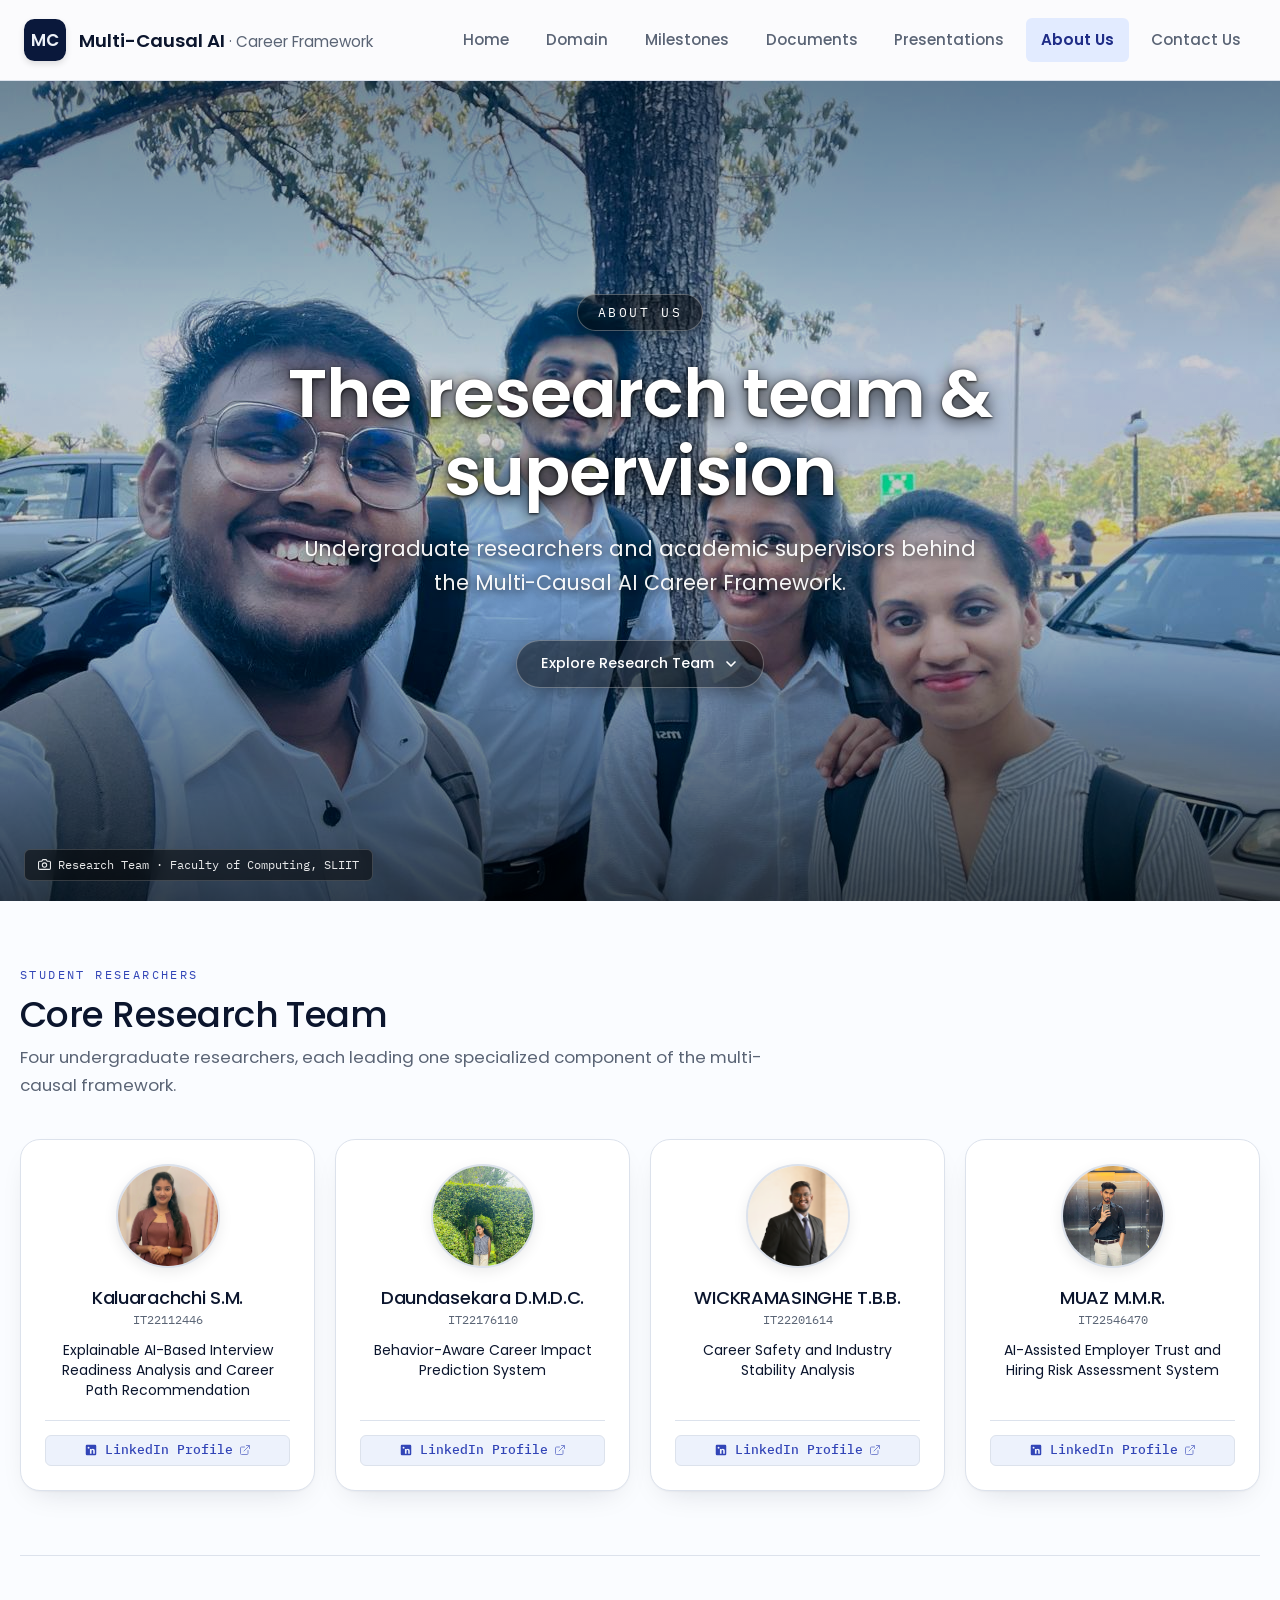
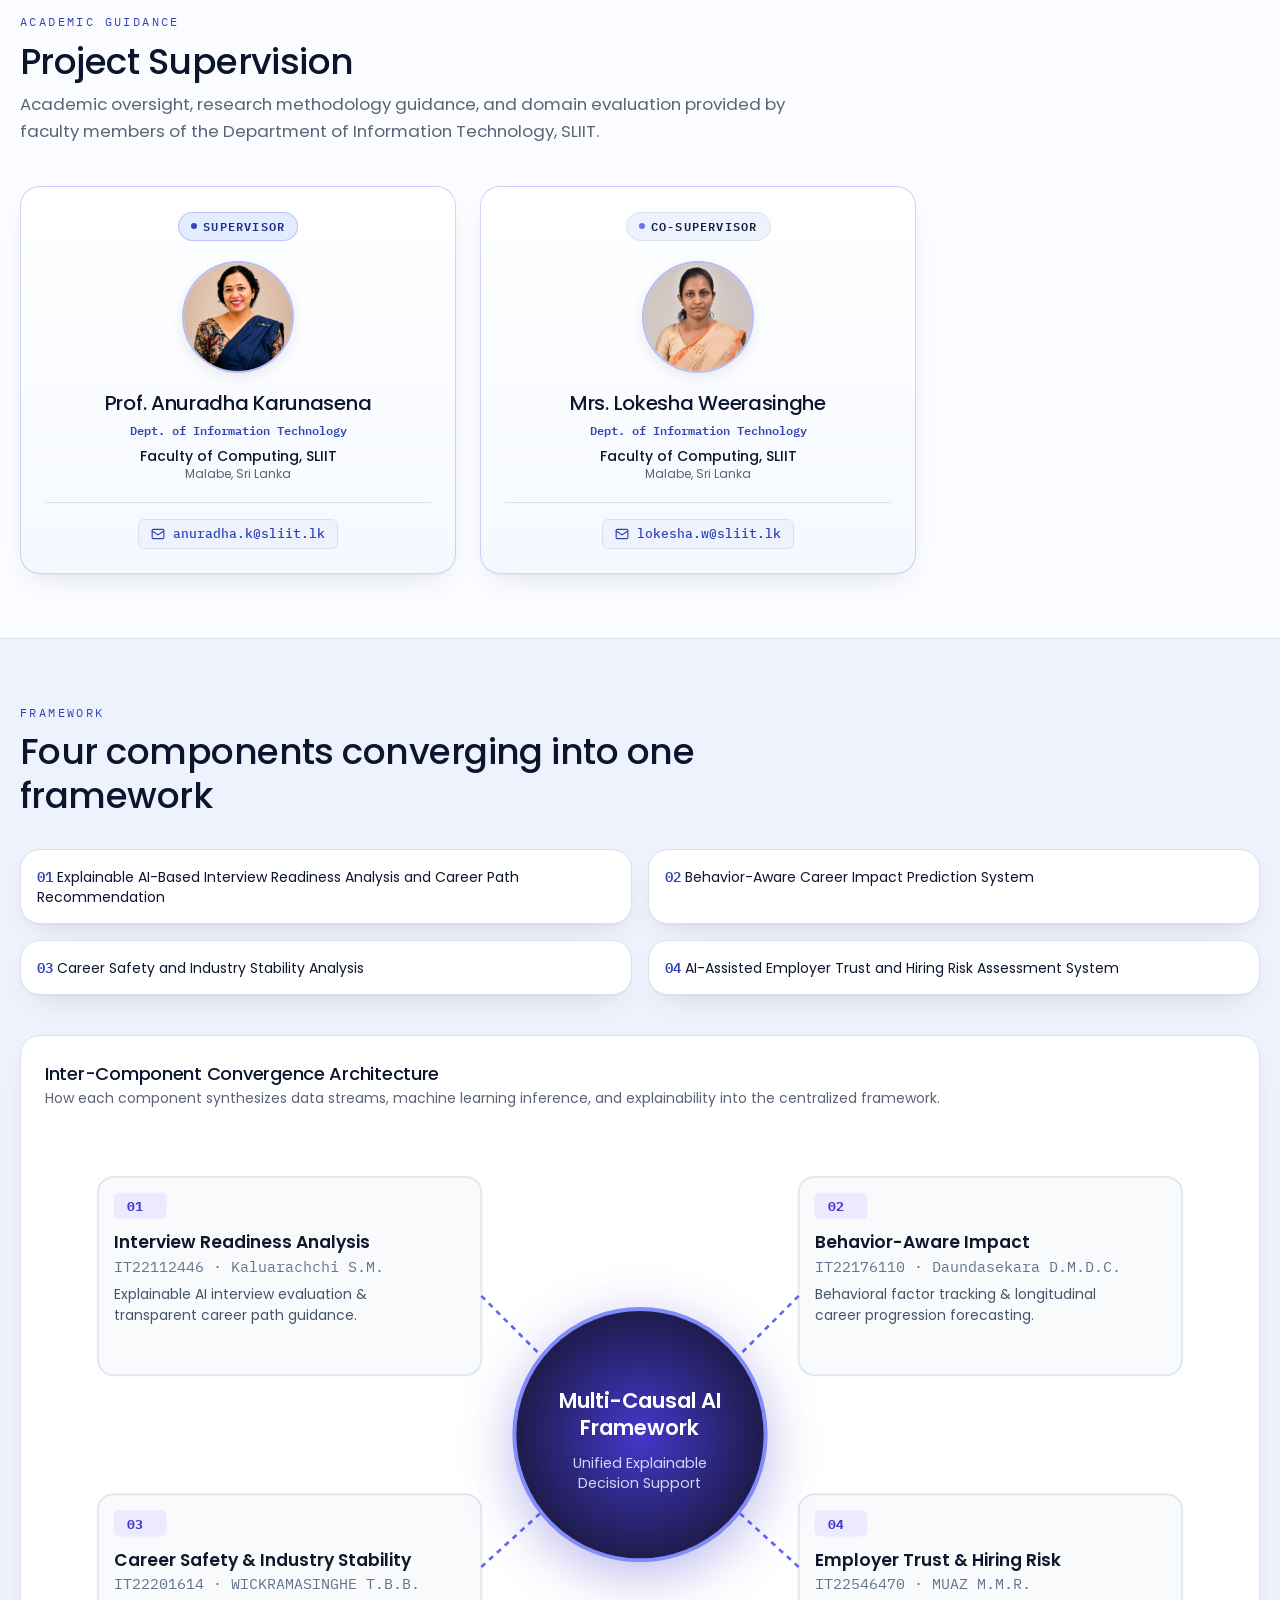
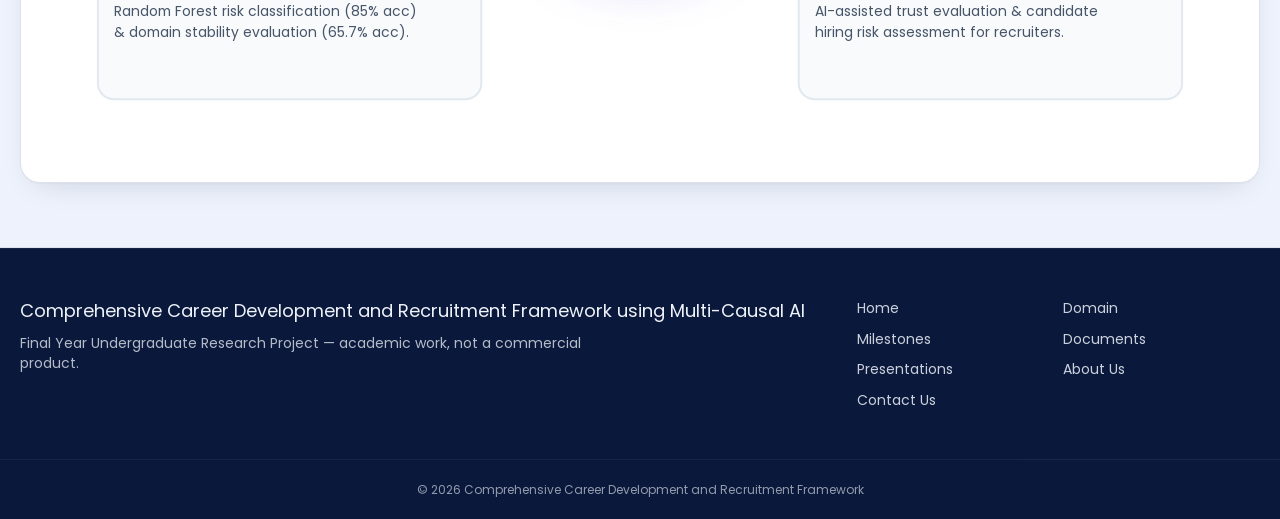
==== commit f43a3e40: "changes" ====
--- a/about.html
+++ b/about.html
@@ -12,7 +12,7 @@
   
   <link rel="preconnect" href="https://fonts.googleapis.com" />
   <link rel="preconnect" href="https://fonts.gstatic.com" crossorigin />
-  <link rel="stylesheet" href="https://fonts.googleapis.com/css2?family=Fraunces:opsz,wght@9..144,400;9..144,500;9..144,600&family=IBM+Plex+Sans:wght@400;500;600;700&family=IBM+Plex+Mono:wght@400;500;600&display=swap" />
+  <link rel="stylesheet" href="https://fonts.googleapis.com/css2?family=Poppins:ital,wght@0,300;0,400;0,500;0,600;0,700;1,400&family=IBM+Plex+Mono:wght@400;500;600&display=swap" />
   <link rel="stylesheet" href="css/style.css" />
   <link rel="icon" href="favicon.svg" type="image/svg+xml" />
 </head>
@@ -351,13 +351,13 @@
             How each component synthesizes data streams, machine learning inference, and explainability into the centralized framework.
           </p>
           <figure class="w-full" style="display: block; overflow: hidden; border-radius: var(--radius-sm);">
-            <svg xmlns="http://www.w3.org/2000/svg" viewBox="0 0 900 480" width="100%" height="100%" style="background-color: #ffffff; border-radius: 12px; font-family: 'IBM Plex Sans', -apple-system, sans-serif; display: block;">
+            <svg xmlns="http://www.w3.org/2000/svg" viewBox="0 0 900 480" width="100%" height="100%" style="background-color: #ffffff; border-radius: 12px; font-family: 'Poppins', -apple-system, sans-serif; display: block;">
               <style>
                 .comp-box { rx: 12; stroke-width: 1.5; transition: all 0.2s ease; }
                 .comp-title { font-size: 13px; font-weight: 600; fill: #0f172a; }
                 .comp-sub { font-size: 11px; fill: #64748b; font-family: 'IBM Plex Mono', monospace; }
                 .comp-desc { font-size: 10.5px; fill: #475569; }
-                .center-title { font-family: 'Fraunces', serif; font-size: 16px; font-weight: 600; fill: #ffffff; text-anchor: middle; }
+                .center-title { font-family: 'Poppins', sans-serif; font-size: 16px; font-weight: 600; fill: #ffffff; text-anchor: middle; }
                 .center-sub { font-size: 11px; fill: #e0e7ff; text-anchor: middle; opacity: 0.9; }
                 .arrow-line { stroke: #6366f1; stroke-width: 2; stroke-dasharray: 4,4; }
               </style>
--- a/css/style.css
+++ b/css/style.css
@@ -3,7 +3,7 @@
    Design Baseline: Lovable Research Frontend System
    ========================================================================== */
 
-@import url('https://fonts.googleapis.com/css2?family=Fraunces:opsz,wght@9..144,400;9..144,500;9..144,600&family=IBM+Plex+Sans:wght@400;500;600;700&family=IBM+Plex+Mono:wght@400;500;600&display=swap');
+@import url('https://fonts.googleapis.com/css2?family=Poppins:ital,wght@0,300;0,400;0,500;0,600;0,700;1,400&family=IBM+Plex+Mono:wght@400;500;600&display=swap');
 
 :root {
   --radius: 0.75rem;
@@ -57,9 +57,9 @@
   --shadow-card: 0 1px 2px oklch(20% .05 265 / 0.04), 0 12px 32px -16px oklch(20% .05 265 / 0.18);
   --shadow-card-hover: 0 4px 8px oklch(20% .05 265 / 0.06), 0 20px 36px -14px oklch(20% .05 265 / 0.24);
 
-  --font-sans: 'IBM Plex Sans', -apple-system, BlinkMacSystemFont, 'Segoe UI', Roboto, sans-serif;
-  --font-mono: 'IBM Plex Mono', ui-monospace, SFMono-Regular, Consolas, monospace;
-  --font-display: 'Fraunces', Georgia, serif;
+  --font-sans: 'Poppins', -apple-system, BlinkMacSystemFont, 'Segoe UI', Roboto, sans-serif;
+  --font-mono: 'IBM Plex Mono', 'Poppins', ui-monospace, SFMono-Regular, Consolas, monospace;
+  --font-display: 'Poppins', -apple-system, BlinkMacSystemFont, 'Segoe UI', Roboto, sans-serif;
 }
 
 /* ==========================================================================
@@ -1443,3 +1443,203 @@
   opacity: 0.9;
 }
 
+/* ==========================================================================
+   Milestones Timeline (SLIIT Academic Research Standard)
+   ========================================================================== */
+.milestones-wrapper {
+  max-width: 54rem;
+  margin: 0 auto;
+  padding: 1.5rem 0 3rem 0;
+}
+
+.timeline {
+  position: relative;
+  list-style: none;
+  padding: 0;
+  margin: 0 auto;
+}
+
+.timeline::before {
+  content: '';
+  position: absolute;
+  top: 1.25rem;
+  bottom: 1.25rem;
+  left: 2rem;
+  width: 2px;
+  background: var(--border);
+  transition: background-color 0.3s ease;
+}
+
+.timeline-event {
+  position: relative;
+  margin-bottom: 2.5rem;
+  transition: transform 0.2s ease;
+}
+
+.timeline-event:last-child {
+  margin-bottom: 0;
+}
+
+.timeline-event-icon {
+  position: absolute;
+  top: 0.75rem;
+  left: 2rem;
+  width: 1.15rem;
+  height: 1.15rem;
+  margin-left: -0.575rem;
+  background-color: var(--card);
+  border: 2.5px solid var(--primary);
+  outline: 6px solid var(--background);
+  transform: rotate(45deg);
+  transition: transform 0.3s cubic-bezier(0.34, 1.56, 0.64, 1), background-color 0.25s ease, border-color 0.25s ease, box-shadow 0.25s ease;
+  z-index: 2;
+  cursor: pointer;
+  border-radius: 2px;
+}
+
+.timeline-event:hover .timeline-event-icon {
+  transform: rotate(-45deg);
+  background-color: var(--primary);
+  border-color: var(--indigo);
+  box-shadow: 0 0 14px rgba(99, 102, 241, 0.45);
+}
+
+.timeline-event-copy {
+  margin-left: 4.25rem;
+  background: var(--card);
+  border: 1px solid var(--border);
+  border-radius: var(--radius-lg);
+  padding: 1.75rem 2rem;
+  box-shadow: var(--shadow-sm);
+  transition: all 0.25s ease;
+}
+
+.timeline-event:hover .timeline-event-copy {
+  border-color: rgba(99, 102, 241, 0.35);
+  box-shadow: var(--shadow-card-hover);
+  transform: translateY(-2px);
+}
+
+.timeline-event-thumbnail {
+  display: inline-block;
+  font-family: var(--font-mono);
+  font-size: 0.75rem;
+  font-weight: 600;
+  color: #ffffff;
+  background-color: var(--navy);
+  border-radius: var(--radius-full);
+  padding: 0.3rem 0.9rem;
+  margin-bottom: 0.85rem;
+  letter-spacing: 0.05em;
+  text-transform: uppercase;
+  transition: all 0.3s ease;
+}
+
+.timeline-event:hover .timeline-event-thumbnail {
+  background-color: var(--primary);
+  box-shadow: 0 2px 10px rgba(99, 102, 241, 0.35);
+}
+
+.timeline-event-copy h3 {
+  font-size: 1.35rem;
+  font-weight: 600;
+  color: var(--foreground);
+  margin-bottom: 0.5rem;
+  line-height: 1.3;
+}
+
+.timeline-event-desc {
+  font-size: 0.925rem;
+  color: var(--muted-foreground);
+  line-height: 1.6;
+  margin-bottom: 1.15rem;
+}
+
+.timeline-marks-row {
+  display: flex;
+  align-items: center;
+  justify-content: space-between;
+  margin-bottom: 0.65rem;
+  font-size: 0.875rem;
+}
+
+.timeline-marks-label {
+  font-weight: 600;
+  color: var(--foreground);
+}
+
+.timeline-marks-val {
+  font-family: var(--font-mono);
+  font-weight: 600;
+  color: var(--primary);
+  background: var(--accent);
+  padding: 0.2rem 0.6rem;
+  border-radius: var(--radius-sm);
+  font-size: 0.8rem;
+  border: 1px solid var(--border);
+}
+
+.timeline-progress {
+  position: relative;
+  width: 100%;
+  height: 1.25rem;
+  background-color: var(--muted);
+  border-radius: var(--radius-full);
+  overflow: hidden;
+  display: flex;
+  box-shadow: inset 0 1px 3px rgba(0, 0, 0, 0.1);
+  border: 1px solid var(--border);
+}
+
+.timeline-progress-bar {
+  height: 100%;
+  transition: width 0.8s ease;
+}
+
+.timeline-progress-prev {
+  background: linear-gradient(90deg, #3730a3, #4f46e5);
+}
+
+.timeline-progress-current {
+  background: linear-gradient(90deg, #059669, #10b981);
+  color: #ffffff;
+  font-family: var(--font-mono);
+  font-size: 0.725rem;
+  font-weight: 600;
+  display: flex;
+  align-items: center;
+  justify-content: center;
+  line-height: 1;
+}
+
+.kpi-stat-card {
+  background: var(--card);
+  border: 1px solid var(--border);
+  border-radius: var(--radius);
+  padding: 1.25rem;
+  box-shadow: var(--shadow-sm);
+  text-align: center;
+  transition: all 0.2s ease;
+}
+
+.kpi-stat-card:hover {
+  border-color: rgba(99, 102, 241, 0.3);
+  transform: translateY(-2px);
+  box-shadow: var(--shadow-card);
+}
+
+.kpi-stat-val {
+  font-family: var(--font-mono);
+  font-size: 1.85rem;
+  font-weight: 700;
+  color: var(--primary);
+  line-height: 1.1;
+}
+
+.kpi-stat-label {
+  font-size: 0.8rem;
+  color: var(--muted-foreground);
+  margin-top: 0.35rem;
+  font-weight: 500;
+}
+
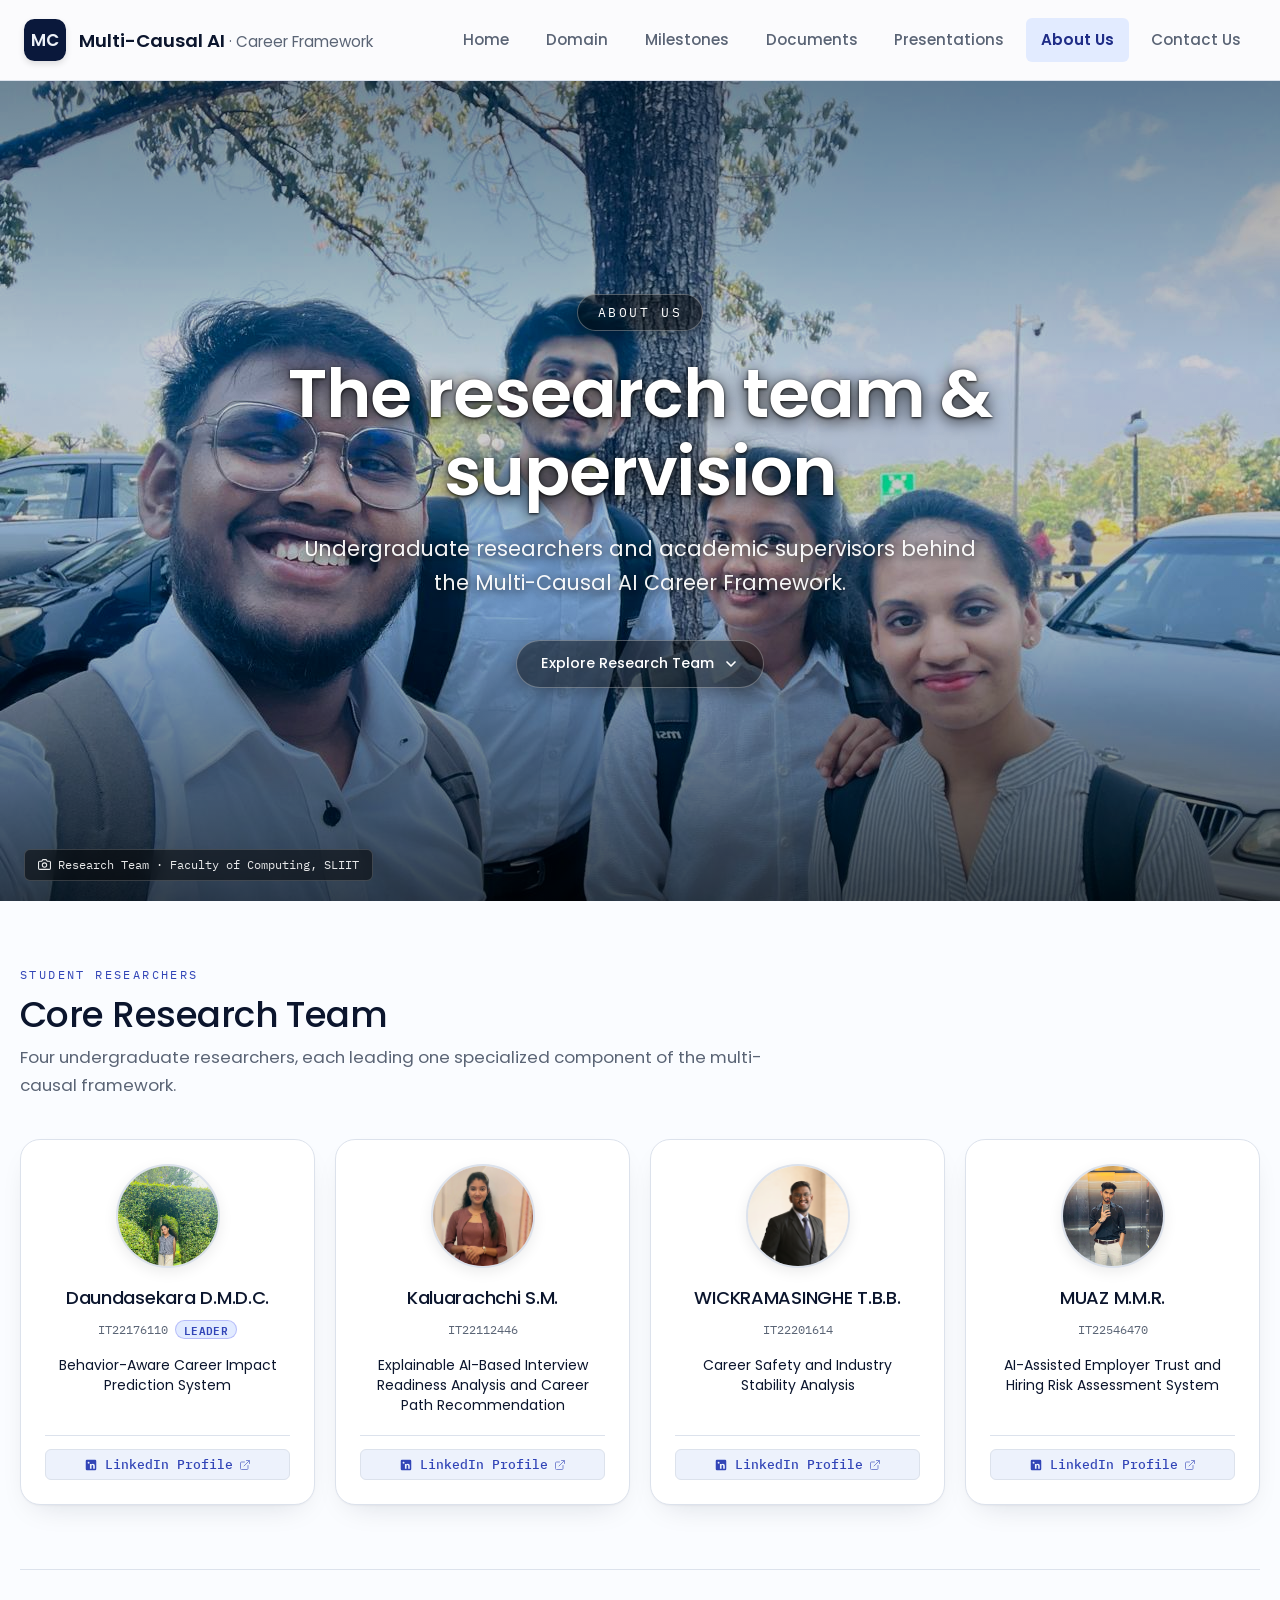
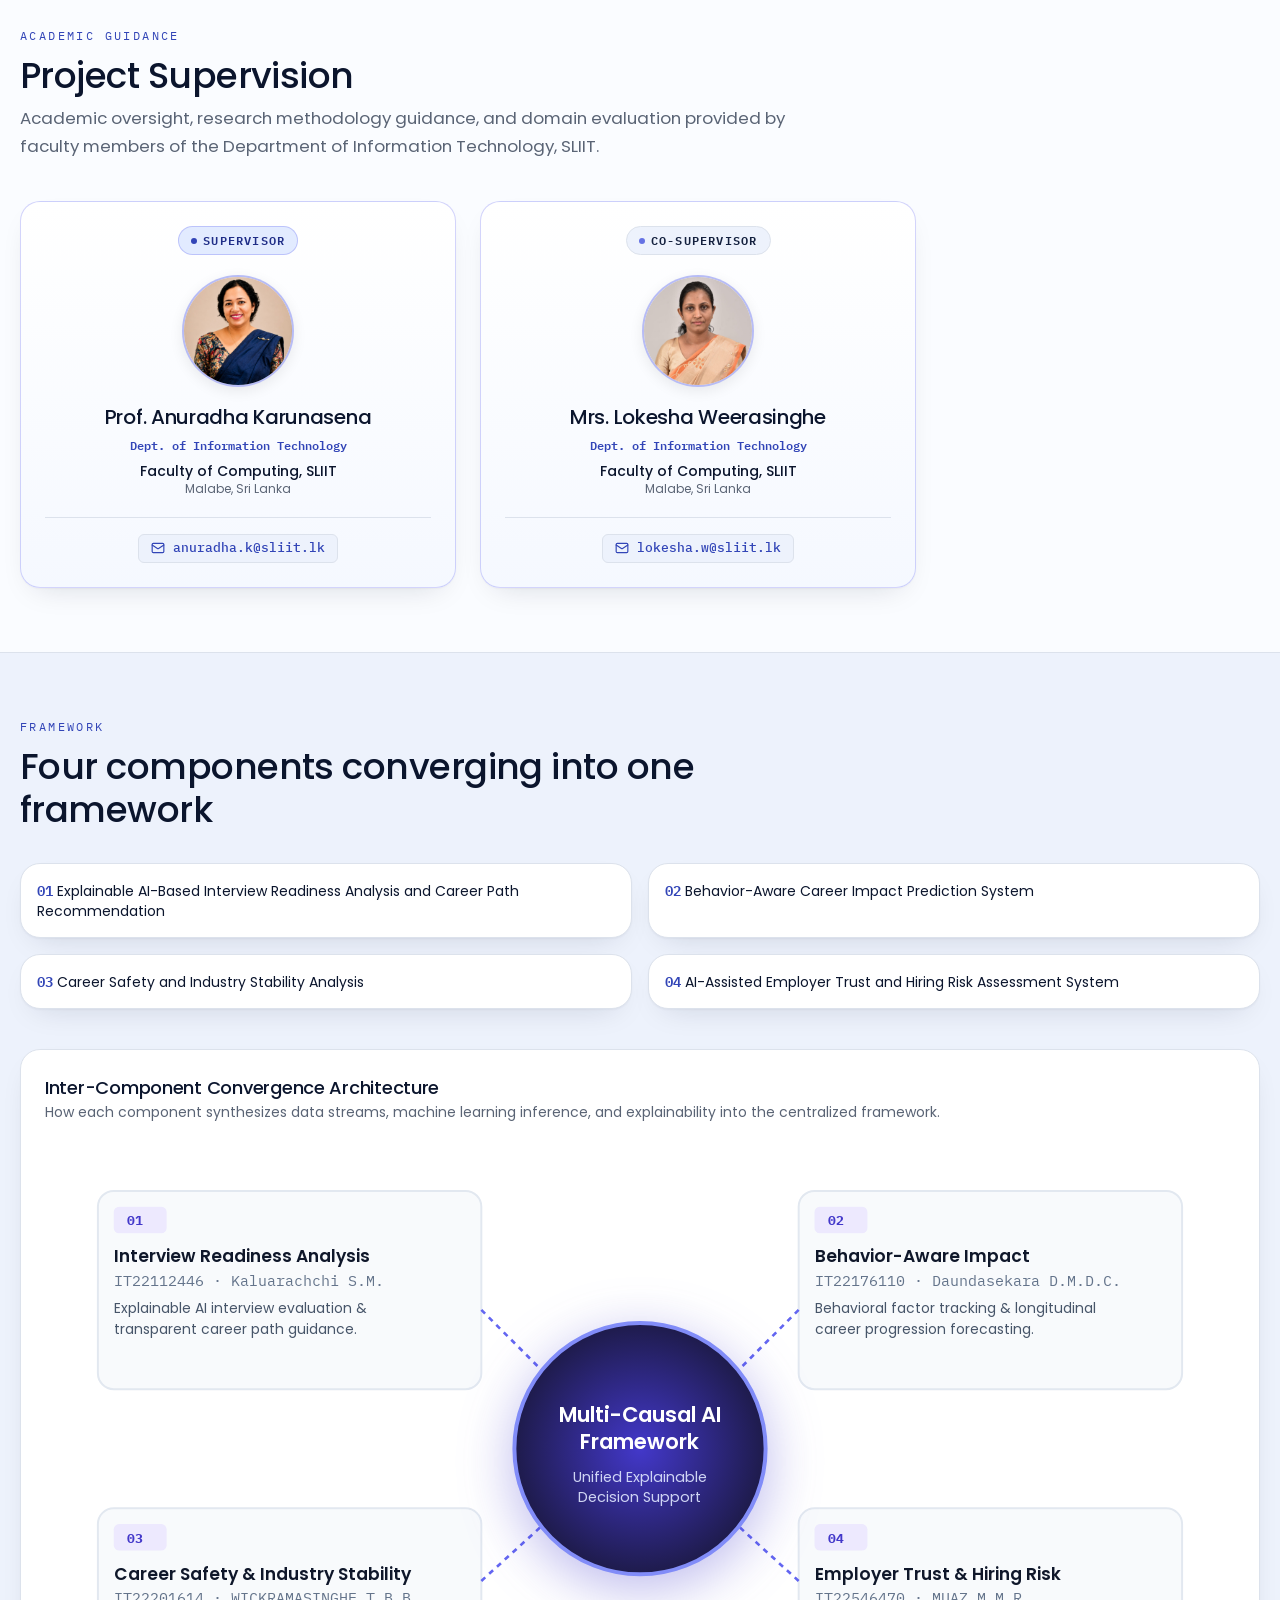
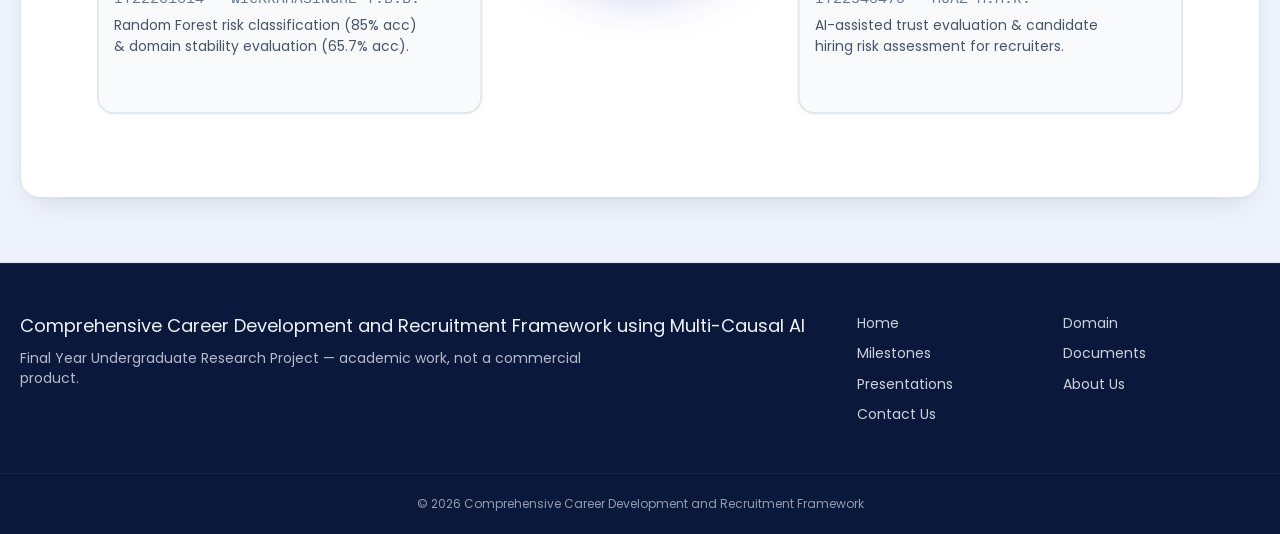
==== commit c213f6ce: "touchers" ====
--- a/about.html
+++ b/about.html
@@ -111,7 +111,42 @@
       </div>
 
       <div class="grid gap-5 sm:grid-cols-2 lg:grid-cols-4">
-        <!-- Member 1 -->
+        <!-- Member 1: Leader -->
+        <article class="card text-center hover-lift reveal">
+          <div class="team-avatar-container mx-auto">
+            <img src="assets/team/daundasekara.jpeg" 
+                 alt="Portrait of Daundasekara D.M.D.C." 
+                 class="team-avatar-img" 
+                 loading="lazy" />
+          </div>
+          <h2 class="mt-4 text-lg font-medium" style="margin-top: 1rem;">Daundasekara D.M.D.C.</h2>
+          <div class="team-meta-row">
+            <p class="font-mono text-xs text-muted-foreground">IT22176110</p>
+            <span class="team-leader-badge">Leader</span>
+          </div>
+          <p class="mt-3 text-sm text-foreground" style="margin-top: 0.75rem; min-height: 4rem;">
+            Behavior-Aware Career Impact Prediction System
+          </p>
+          <div class="mt-4 pt-3 border-t text-xs" style="margin-top: 1rem; padding-top: 0.85rem; border-top: 1px solid var(--border);">
+            <a href="https://www.linkedin.com/in/dineni-daundasekara" 
+               target="_blank" 
+               rel="noopener noreferrer" 
+               class="team-social-link" 
+               aria-label="LinkedIn profile for Daundasekara D.M.D.C.">
+              <svg width="14" height="14" viewBox="0 0 24 24" fill="currentColor" aria-hidden="true">
+                <path d="M19 3a2 2 0 0 1 2 2v14a2 2 0 0 1-2 2H5a2 2 0 0 1-2-2V5a2 2 0 0 1 2-2h14m-.5 15.5v-5.3a3.26 3.26 0 0 0-3.26-3.26c-.85 0-1.84.52-2.28 1.3v-1.11h-2.79v8.37h2.79v-4.93c0-.77.62-1.4 1.39-1.4a1.4 1.4 0 0 1 1.4 1.4v4.93h2.75M6.46 10.9h2.79v8.37H6.46v-8.37M7.86 6.5a1.63 1.63 0 0 0-1.63 1.63c0 .9.73 1.63 1.63 1.63.9 0 1.63-.73 1.63-1.63A1.63 1.63 0 0 0 7.86 6.5Z"/>
+              </svg>
+              <span>LinkedIn Profile</span>
+              <svg width="12" height="12" viewBox="0 0 24 24" fill="none" stroke="currentColor" stroke-width="2" stroke-linecap="round" stroke-linejoin="round" aria-hidden="true" style="opacity: 0.6;">
+                <path d="M18 13v6a2 2 0 0 1-2 2H5a2 2 0 0 1-2-2V8a2 2 0 0 1 2-2h6"></path>
+                <polyline points="15 3 21 3 21 9"></polyline>
+                <line x1="10" y1="14" x2="21" y2="3"></line>
+              </svg>
+            </a>
+          </div>
+        </article>
+
+        <!-- Member 2 -->
         <article class="card text-center hover-lift reveal">
           <div class="team-avatar-container mx-auto">
             <img src="assets/team/kaluarachchi.jpeg" 
@@ -120,7 +155,9 @@
                  loading="lazy" />
           </div>
           <h2 class="mt-4 text-lg font-medium" style="margin-top: 1rem;">Kaluarachchi S.M.</h2>
-          <p class="font-mono text-xs text-muted-foreground mt-1">IT22112446</p>
+          <div class="team-meta-row">
+            <p class="font-mono text-xs text-muted-foreground">IT22112446</p>
+          </div>
           <p class="mt-3 text-sm text-foreground" style="margin-top: 0.75rem; min-height: 4rem;">
             Explainable AI-Based Interview Readiness Analysis and Career Path Recommendation
           </p>
@@ -143,38 +180,6 @@
           </div>
         </article>
 
-        <!-- Member 2 -->
-        <article class="card text-center hover-lift reveal">
-          <div class="team-avatar-container mx-auto">
-            <img src="assets/team/daundasekara.jpeg" 
-                 alt="Portrait of Daundasekara D.M.D.C." 
-                 class="team-avatar-img" 
-                 loading="lazy" />
-          </div>
-          <h2 class="mt-4 text-lg font-medium" style="margin-top: 1rem;">Daundasekara D.M.D.C.</h2>
-          <p class="font-mono text-xs text-muted-foreground mt-1">IT22176110</p>
-          <p class="mt-3 text-sm text-foreground" style="margin-top: 0.75rem; min-height: 4rem;">
-            Behavior-Aware Career Impact Prediction System
-          </p>
-          <div class="mt-4 pt-3 border-t text-xs" style="margin-top: 1rem; padding-top: 0.85rem; border-top: 1px solid var(--border);">
-            <a href="https://www.linkedin.com/in/dineni-daundasekara" 
-               target="_blank" 
-               rel="noopener noreferrer" 
-               class="team-social-link" 
-               aria-label="LinkedIn profile for Daundasekara D.M.D.C.">
-              <svg width="14" height="14" viewBox="0 0 24 24" fill="currentColor" aria-hidden="true">
-                <path d="M19 3a2 2 0 0 1 2 2v14a2 2 0 0 1-2 2H5a2 2 0 0 1-2-2V5a2 2 0 0 1 2-2h14m-.5 15.5v-5.3a3.26 3.26 0 0 0-3.26-3.26c-.85 0-1.84.52-2.28 1.3v-1.11h-2.79v8.37h2.79v-4.93c0-.77.62-1.4 1.39-1.4a1.4 1.4 0 0 1 1.4 1.4v4.93h2.75M6.46 10.9h2.79v8.37H6.46v-8.37M7.86 6.5a1.63 1.63 0 0 0-1.63 1.63c0 .9.73 1.63 1.63 1.63.9 0 1.63-.73 1.63-1.63A1.63 1.63 0 0 0 7.86 6.5Z"/>
-              </svg>
-              <span>LinkedIn Profile</span>
-              <svg width="12" height="12" viewBox="0 0 24 24" fill="none" stroke="currentColor" stroke-width="2" stroke-linecap="round" stroke-linejoin="round" aria-hidden="true" style="opacity: 0.6;">
-                <path d="M18 13v6a2 2 0 0 1-2 2H5a2 2 0 0 1-2-2V8a2 2 0 0 1 2-2h6"></path>
-                <polyline points="15 3 21 3 21 9"></polyline>
-                <line x1="10" y1="14" x2="21" y2="3"></line>
-              </svg>
-            </a>
-          </div>
-        </article>
-
         <!-- Member 3 -->
         <article class="card text-center hover-lift reveal">
           <div class="team-avatar-container mx-auto">
@@ -184,7 +189,9 @@
                  loading="lazy" />
           </div>
           <h2 class="mt-4 text-lg font-medium" style="margin-top: 1rem;">WICKRAMASINGHE T.B.B.</h2>
-          <p class="font-mono text-xs text-muted-foreground mt-1">IT22201614</p>
+          <div class="team-meta-row">
+            <p class="font-mono text-xs text-muted-foreground">IT22201614</p>
+          </div>
           <p class="mt-3 text-sm text-foreground" style="margin-top: 0.75rem; min-height: 4rem;">
             Career Safety and Industry Stability Analysis
           </p>
@@ -216,7 +223,9 @@
                  loading="lazy" />
           </div>
           <h2 class="mt-4 text-lg font-medium" style="margin-top: 1rem;">MUAZ M.M.R.</h2>
-          <p class="font-mono text-xs text-muted-foreground mt-1">IT22546470</p>
+          <div class="team-meta-row">
+            <p class="font-mono text-xs text-muted-foreground">IT22546470</p>
+          </div>
           <p class="mt-3 text-sm text-foreground" style="margin-top: 0.75rem; min-height: 4rem;">
             AI-Assisted Employer Trust and Hiring Risk Assessment System
           </p>
--- a/css/style.css
+++ b/css/style.css
@@ -1291,6 +1291,31 @@
   box-shadow: 0 2px 6px rgba(99, 102, 241, 0.12);
 }
 
+.team-meta-row {
+  display: flex;
+  align-items: center;
+  justify-content: center;
+  gap: 0.45rem;
+  min-height: 1.65rem;
+  margin-top: 0.25rem;
+}
+
+.team-leader-badge {
+  display: inline-flex;
+  align-items: center;
+  font-family: var(--font-mono);
+  font-size: 0.6875rem;
+  font-weight: 600;
+  color: var(--primary);
+  background-color: var(--accent);
+  border: 1px solid rgba(99, 102, 241, 0.35);
+  padding: 0.1rem 0.5rem;
+  border-radius: var(--radius-full);
+  letter-spacing: 0.03em;
+  text-transform: uppercase;
+  line-height: 1.2;
+}
+
 /* ==========================================================================
    Tech Stack Showcase Section
    ========================================================================== */
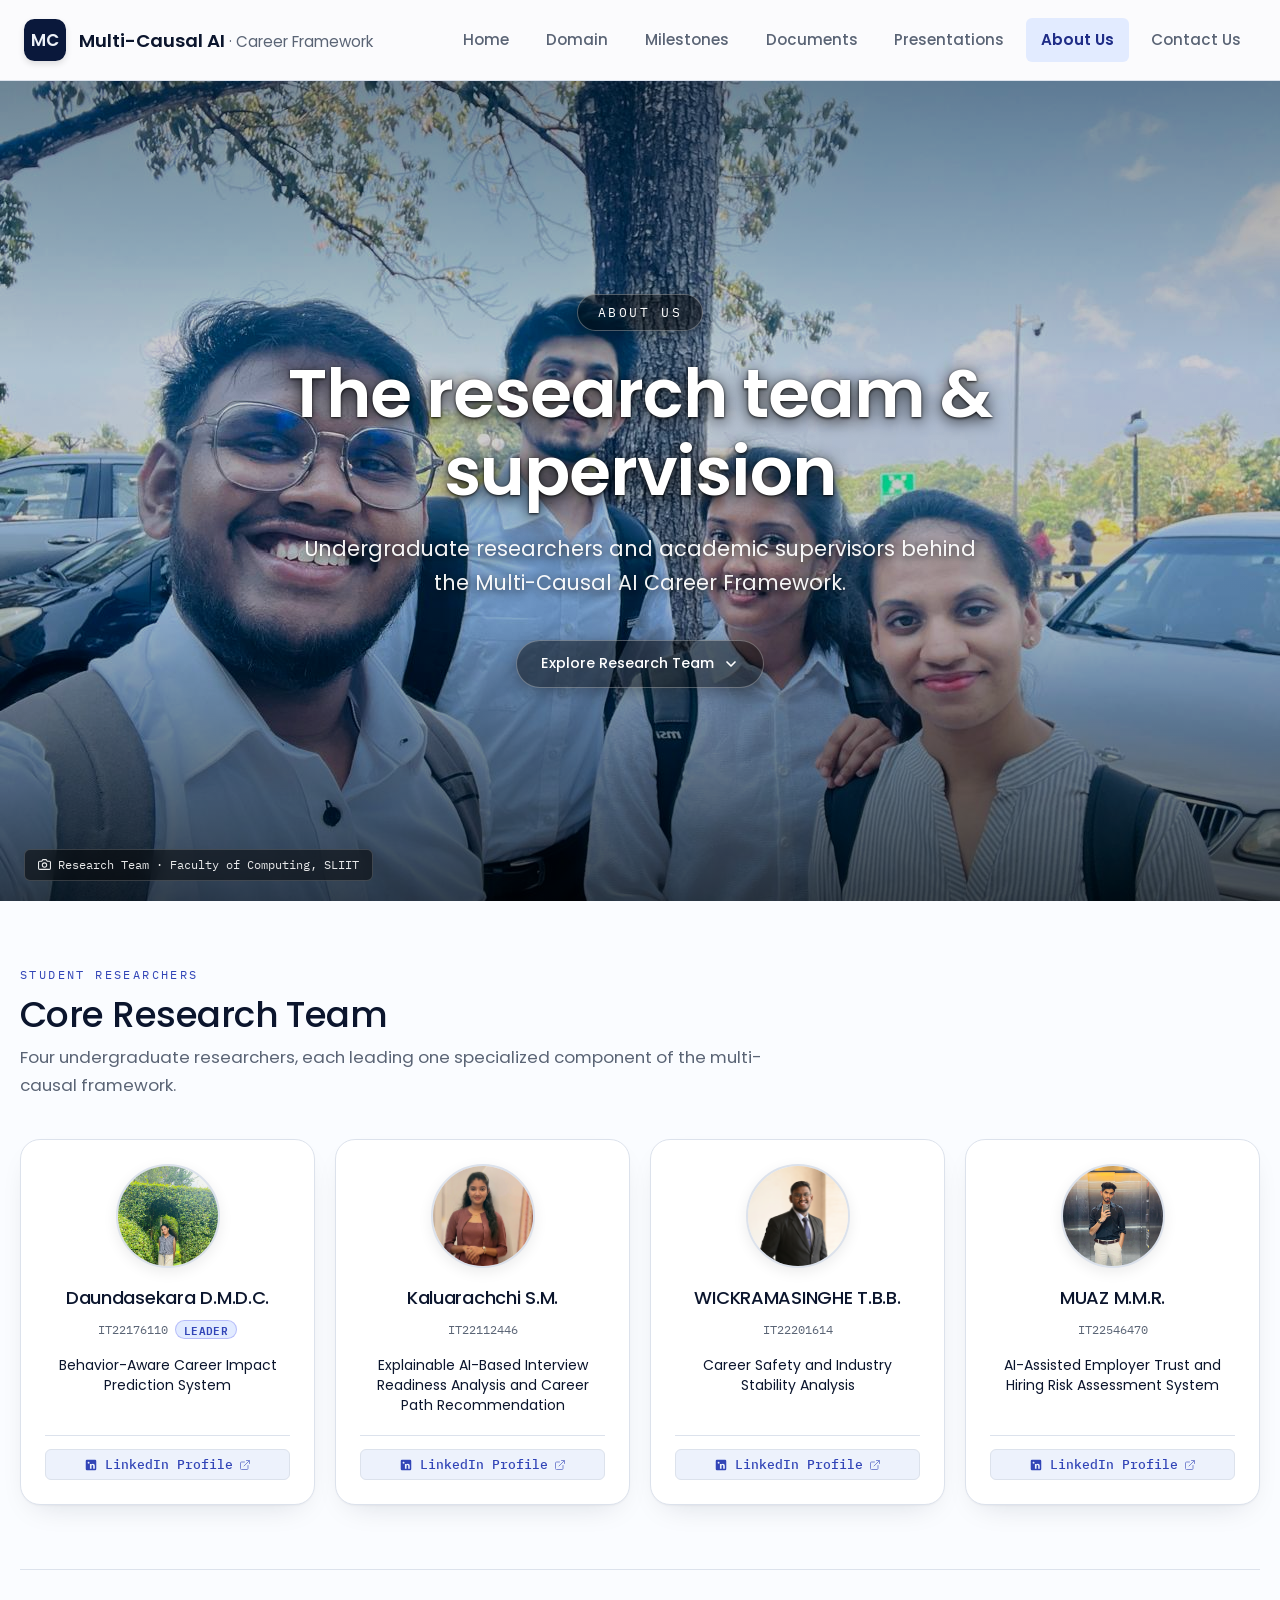
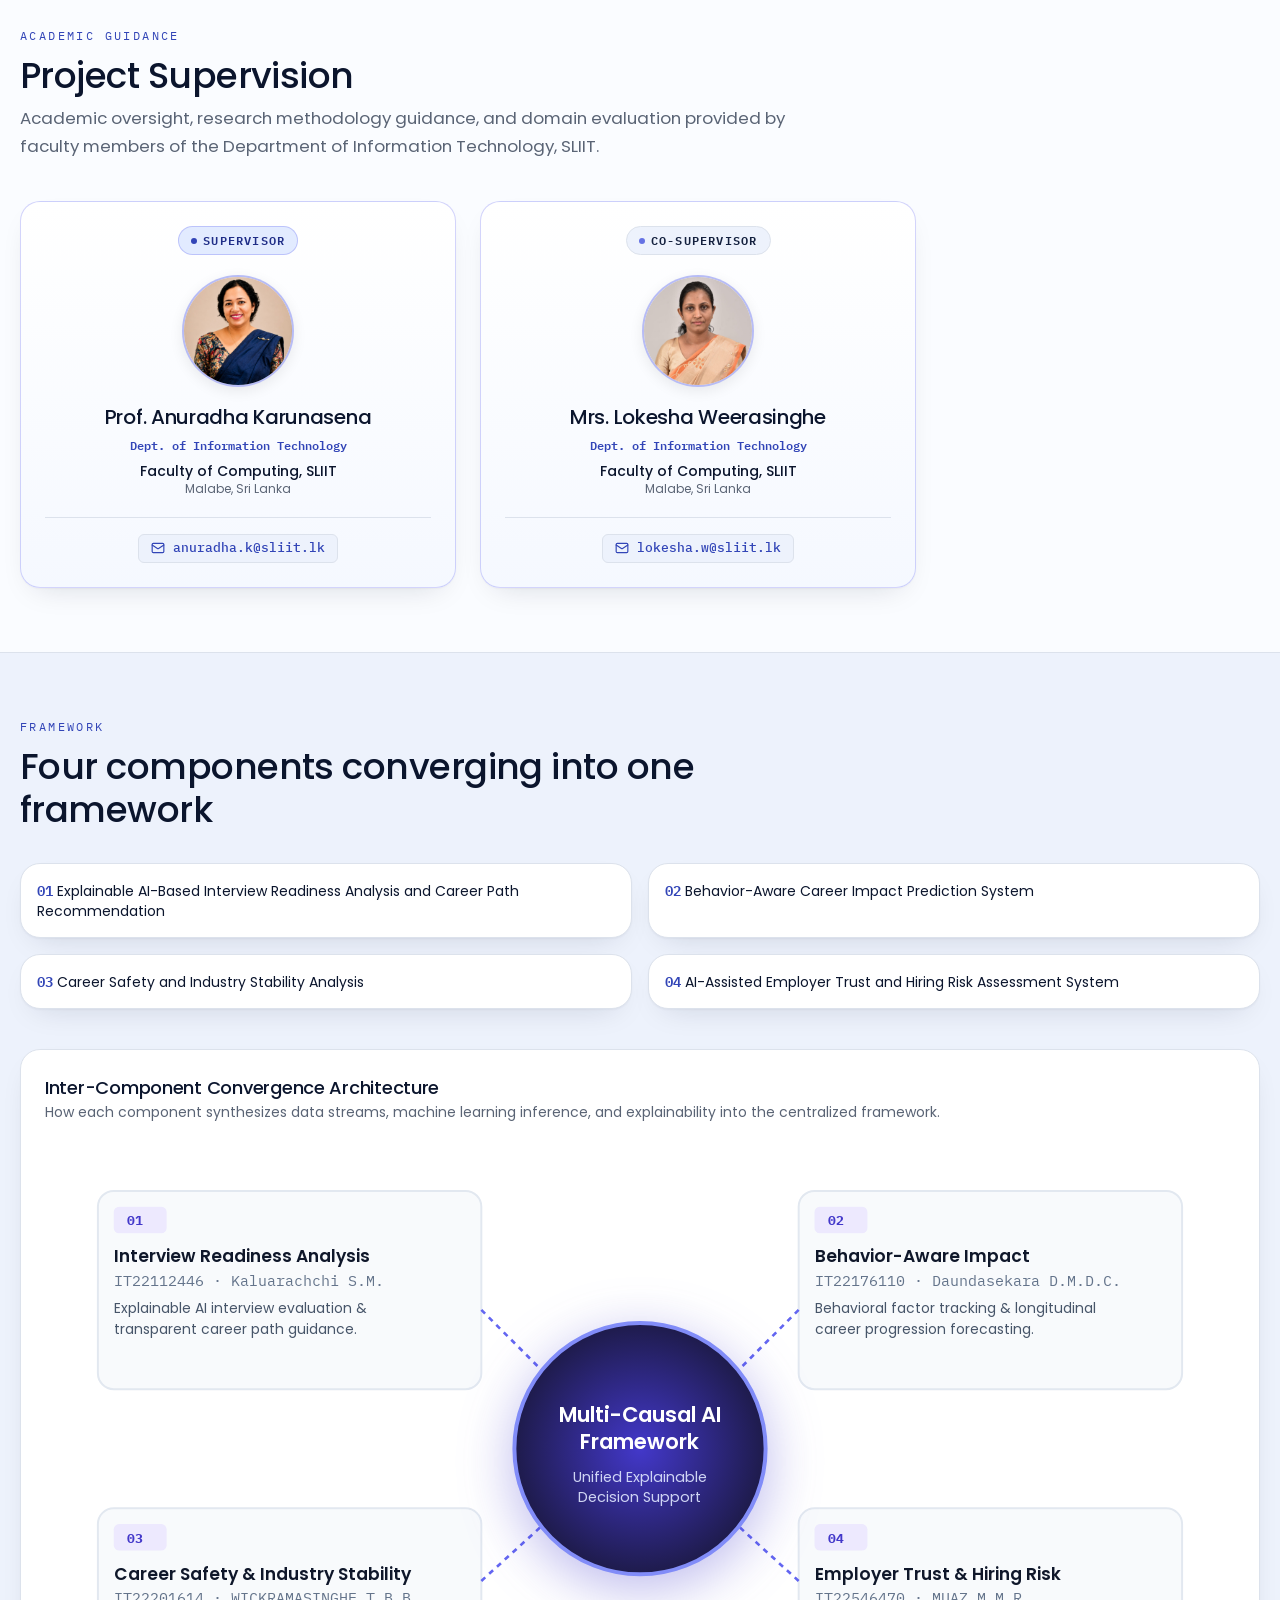
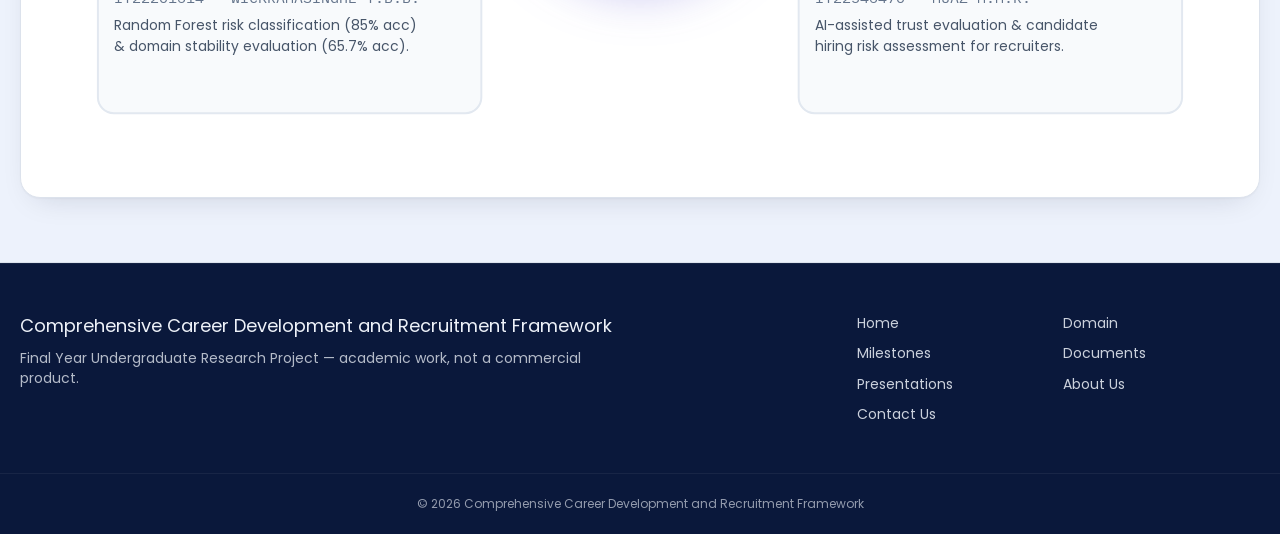
==== commit 5fe23a4a: "Fix PDF document viewing, byte-range streaming, repair xref tables, and deployment compatibility" ====
--- a/about.html
+++ b/about.html
@@ -440,7 +440,7 @@
   <footer class="site-footer">
     <div class="footer-inner">
       <div>
-        <p class="font-display text-lg">Comprehensive Career Development and Recruitment Framework using Multi-Causal AI</p>
+        <p class="font-display text-lg">Comprehensive Career Development and Recruitment Framework</p>
         <p class="mt-2 max-w-xl text-sm opacity-70" style="margin-top: 0.5rem; opacity: 0.75;">
           Final Year Undergraduate Research Project — academic work, not a commercial product.
         </p>
--- a/css/style.css
+++ b/css/style.css
@@ -876,6 +876,17 @@
   background-color: var(--warning);
 }
 
+.badge-status.badge-status-available {
+  background-color: rgba(22, 163, 74, 0.1);
+  border-color: rgba(22, 163, 74, 0.25);
+  color: #15803d;
+}
+
+.badge-status.badge-status-available .badge-status-dot {
+  background-color: #16a34a;
+  box-shadow: 0 0 6px #22c55e;
+}
+
 .badge-type {
   border-radius: var(--radius-sm);
   background-color: var(--accent);
@@ -1050,6 +1061,18 @@
   border: 1px solid var(--border);
   background-color: var(--muted);
   color: var(--muted-foreground);
+}
+
+.alert-error {
+  border: 1px solid rgba(220, 38, 38, 0.35);
+  background-color: rgba(220, 38, 38, 0.08);
+  color: #991b1b;
+}
+
+.alert-warning {
+  border: 1px solid rgba(217, 119, 6, 0.35);
+  background-color: rgba(217, 119, 6, 0.08);
+  color: #78350f;
 }
 
 /* ==========================================================================
@@ -1668,3 +1691,349 @@
   font-weight: 500;
 }
 
+/* ==========================================================================
+   Horizontal Technology Stack Logo Strip (Homepage Showcase)
+   ========================================================================== */
+.tech-strip-section {
+  position: relative;
+  z-index: 10;
+  width: 100%;
+  margin: 0;
+  padding: 0;
+  background: var(--card);
+  border-top: 1px solid var(--border);
+  border-bottom: 1px solid var(--border);
+  box-shadow: 0 4px 20px -4px rgba(15, 23, 42, 0.05);
+}
+
+.tech-strip-container {
+  width: 100%;
+  max-width: 100%;
+  margin: 0;
+  padding: 0;
+}
+
+.tech-strip-bar {
+  display: flex;
+  align-items: center;
+  gap: 1.5rem;
+  width: 100%;
+  background: transparent;
+  border: none;
+  border-radius: 0;
+  box-shadow: none;
+  padding: 0.85rem clamp(1rem, 3vw, 2.5rem);
+  overflow: hidden;
+  position: relative;
+}
+
+.tech-strip-badge {
+  display: inline-flex;
+  align-items: center;
+  gap: 0.5rem;
+  font-family: var(--font-mono);
+  font-size: 0.6875rem;
+  font-weight: 600;
+  text-transform: uppercase;
+  letter-spacing: 0.08em;
+  color: var(--muted-foreground);
+  white-space: nowrap;
+  flex-shrink: 0;
+  z-index: 2;
+}
+
+.tech-strip-badge-dot {
+  width: 6px;
+  height: 6px;
+  border-radius: 50%;
+  background-color: #3b82f6;
+  box-shadow: 0 0 6px #60a5fa;
+}
+
+.tech-strip-divider {
+  width: 1px;
+  height: 1.5rem;
+  background-color: var(--border);
+  flex-shrink: 0;
+  z-index: 2;
+}
+
+/* Marquee Viewport with Edge Fade Masks */
+.tech-strip-marquee-wrapper {
+  flex: 1;
+  min-width: 0;
+  overflow: hidden;
+  position: relative;
+  mask-image: linear-gradient(
+    to right,
+    transparent 0%,
+    black 32px,
+    black calc(100% - 32px),
+    transparent 100%
+  );
+  -webkit-mask-image: linear-gradient(
+    to right,
+    transparent 0%,
+    black 32px,
+    black calc(100% - 32px),
+    transparent 100%
+  );
+}
+
+/* Continuous Infinite Track */
+.tech-strip-track {
+  display: flex;
+  width: max-content;
+  align-items: center;
+  animation: tech-strip-scroll-ltr 28s linear infinite;
+  will-change: transform;
+}
+
+/* Pause on user hover */
+.tech-strip-bar:hover .tech-strip-track {
+  animation-play-state: paused;
+}
+
+/* Item Grouping for Seamless Duplication across ultrawide monitors */
+.tech-strip-group {
+  display: flex;
+  align-items: center;
+  gap: 1.25rem;
+  padding-right: 1.25rem;
+  flex-shrink: 0;
+}
+
+.tech-strip-item {
+  display: inline-flex;
+  align-items: center;
+  gap: 0.5rem;
+  padding: 0.35rem 0.6rem;
+  border-radius: var(--radius-sm);
+  background: transparent;
+  transition: all 0.2s cubic-bezier(0.16, 1, 0.3, 1);
+  flex-shrink: 0;
+  cursor: default;
+  user-select: none;
+}
+
+.tech-strip-item:hover {
+  background-color: var(--muted);
+  transform: translateY(-1.5px);
+}
+
+.tech-strip-icon {
+  display: flex;
+  align-items: center;
+  justify-content: center;
+  width: 20px;
+  height: 20px;
+  flex-shrink: 0;
+}
+
+.tech-strip-icon svg {
+  display: block;
+  width: 20px;
+  height: 20px;
+}
+
+.tech-strip-name {
+  font-size: 0.8125rem;
+  font-weight: 500;
+  color: var(--foreground);
+  white-space: nowrap;
+  letter-spacing: -0.01em;
+}
+
+/* Left-to-Right Animation: shifts 1 of 4 groups for 100% seamless infinite glide */
+@keyframes tech-strip-scroll-ltr {
+  0% {
+    transform: translate3d(-25%, 0, 0);
+  }
+  100% {
+    transform: translate3d(0, 0, 0);
+  }
+}
+
+/* Optional Right-to-Left Animation support */
+@keyframes tech-strip-scroll-rtl {
+  0% {
+    transform: translate3d(0, 0, 0);
+  }
+  100% {
+    transform: translate3d(-25%, 0, 0);
+  }
+}
+
+.tech-strip-bar[data-direction="rtl"] .tech-strip-track {
+  animation-name: tech-strip-scroll-rtl;
+}
+
+/* Accessibility: respect user preferences for reduced motion */
+@media (prefers-reduced-motion: reduce) {
+  .tech-strip-track {
+    animation: none;
+  }
+  .tech-strip-marquee-wrapper {
+    overflow-x: auto;
+    mask-image: none;
+    -webkit-mask-image: none;
+  }
+}
+
+@media (max-width: 768px) {
+  .tech-strip-bar {
+    padding: 0.65rem 1rem;
+    gap: 0.85rem;
+  }
+  .tech-strip-group {
+    gap: 1rem;
+    padding-right: 1rem;
+  }
+}
+
+/* ==========================================================================
+   Document Management & Repository System
+   ========================================================================== */
+.docs-controls-bar {
+  display: flex;
+  flex-direction: column;
+  gap: 1.25rem;
+  margin-bottom: 2.5rem;
+  padding: 1.25rem 1.5rem;
+  background-color: var(--card);
+  border: 1px solid var(--border);
+  border-radius: var(--radius-xl);
+  box-shadow: var(--shadow-sm);
+}
+
+@media (min-width: 768px) {
+  .docs-controls-bar {
+    flex-direction: row;
+    align-items: center;
+    justify-content: space-between;
+  }
+}
+
+.docs-search-wrapper {
+  position: relative;
+  flex: 1;
+  max-width: 26rem;
+}
+
+.docs-search-icon {
+  position: absolute;
+  left: 0.875rem;
+  top: 50%;
+  transform: translateY(-50%);
+  color: var(--muted-foreground);
+  pointer-events: none;
+}
+
+.docs-search-input {
+  width: 100%;
+  padding: 0.55rem 1rem 0.55rem 2.375rem;
+  border-radius: var(--radius-sm);
+  border: 1px solid var(--border);
+  background-color: var(--background);
+  color: var(--foreground);
+  font-family: var(--font-sans);
+  font-size: 0.875rem;
+  transition: border-color 0.15s ease, box-shadow 0.15s ease;
+}
+
+.docs-search-input:focus {
+  outline: none;
+  border-color: var(--primary);
+  box-shadow: 0 0 0 3px oklch(45% 0.18 270 / 0.15);
+}
+
+.docs-filter-tabs {
+  display: flex;
+  flex-wrap: wrap;
+  align-items: center;
+  gap: 0.5rem;
+}
+
+.docs-filter-btn {
+  display: inline-flex;
+  align-items: center;
+  padding: 0.375rem 0.875rem;
+  border-radius: var(--radius-full);
+  border: 1px solid var(--border);
+  background-color: var(--background);
+  color: var(--muted-foreground);
+  font-size: 0.8125rem;
+  font-weight: 500;
+  cursor: pointer;
+  transition: all 0.15s ease;
+  font-family: var(--font-sans);
+}
+
+.docs-filter-btn:hover {
+  background-color: var(--secondary);
+  color: var(--foreground);
+}
+
+.docs-filter-btn.active {
+  background-color: var(--primary);
+  border-color: var(--primary);
+  color: #ffffff;
+  box-shadow: 0 2px 8px oklch(45% 0.18 270 / 0.25);
+}
+
+.docs-count-text {
+  font-size: 0.8125rem;
+  color: var(--muted-foreground);
+  font-family: var(--font-mono);
+  white-space: nowrap;
+}
+
+.doc-size-badge {
+  font-family: var(--font-mono);
+  font-size: 0.6875rem;
+  color: var(--muted-foreground);
+  padding: 0.125rem 0.375rem;
+  background-color: var(--muted);
+  border-radius: var(--radius-sm);
+  letter-spacing: 0.02em;
+}
+
+.doc-card-actions {
+  display: flex;
+  flex-wrap: wrap;
+  gap: 0.5rem;
+  margin-top: 1.5rem;
+}
+
+.doc-card-actions .btn {
+  font-size: 0.75rem;
+  padding: 0.45rem 0.85rem;
+}
+
+.doc-card-actions .btn-disabled {
+  pointer-events: none;
+  opacity: 0.55;
+  cursor: not-allowed;
+}
+
+.empty-category-box {
+  padding: 2.25rem 1.5rem;
+  text-align: center;
+  background-color: var(--secondary);
+  border: 1px dashed var(--border);
+  border-radius: var(--radius-lg);
+  color: var(--muted-foreground);
+  font-size: 0.9375rem;
+  grid-column: 1 / -1;
+}
+
+.empty-docs-message {
+  padding: 3rem 1.5rem;
+  text-align: center;
+  background-color: var(--card);
+  border: 1px dashed var(--border);
+  border-radius: var(--radius-xl);
+  color: var(--muted-foreground);
+  margin: 2rem 0;
+}
+
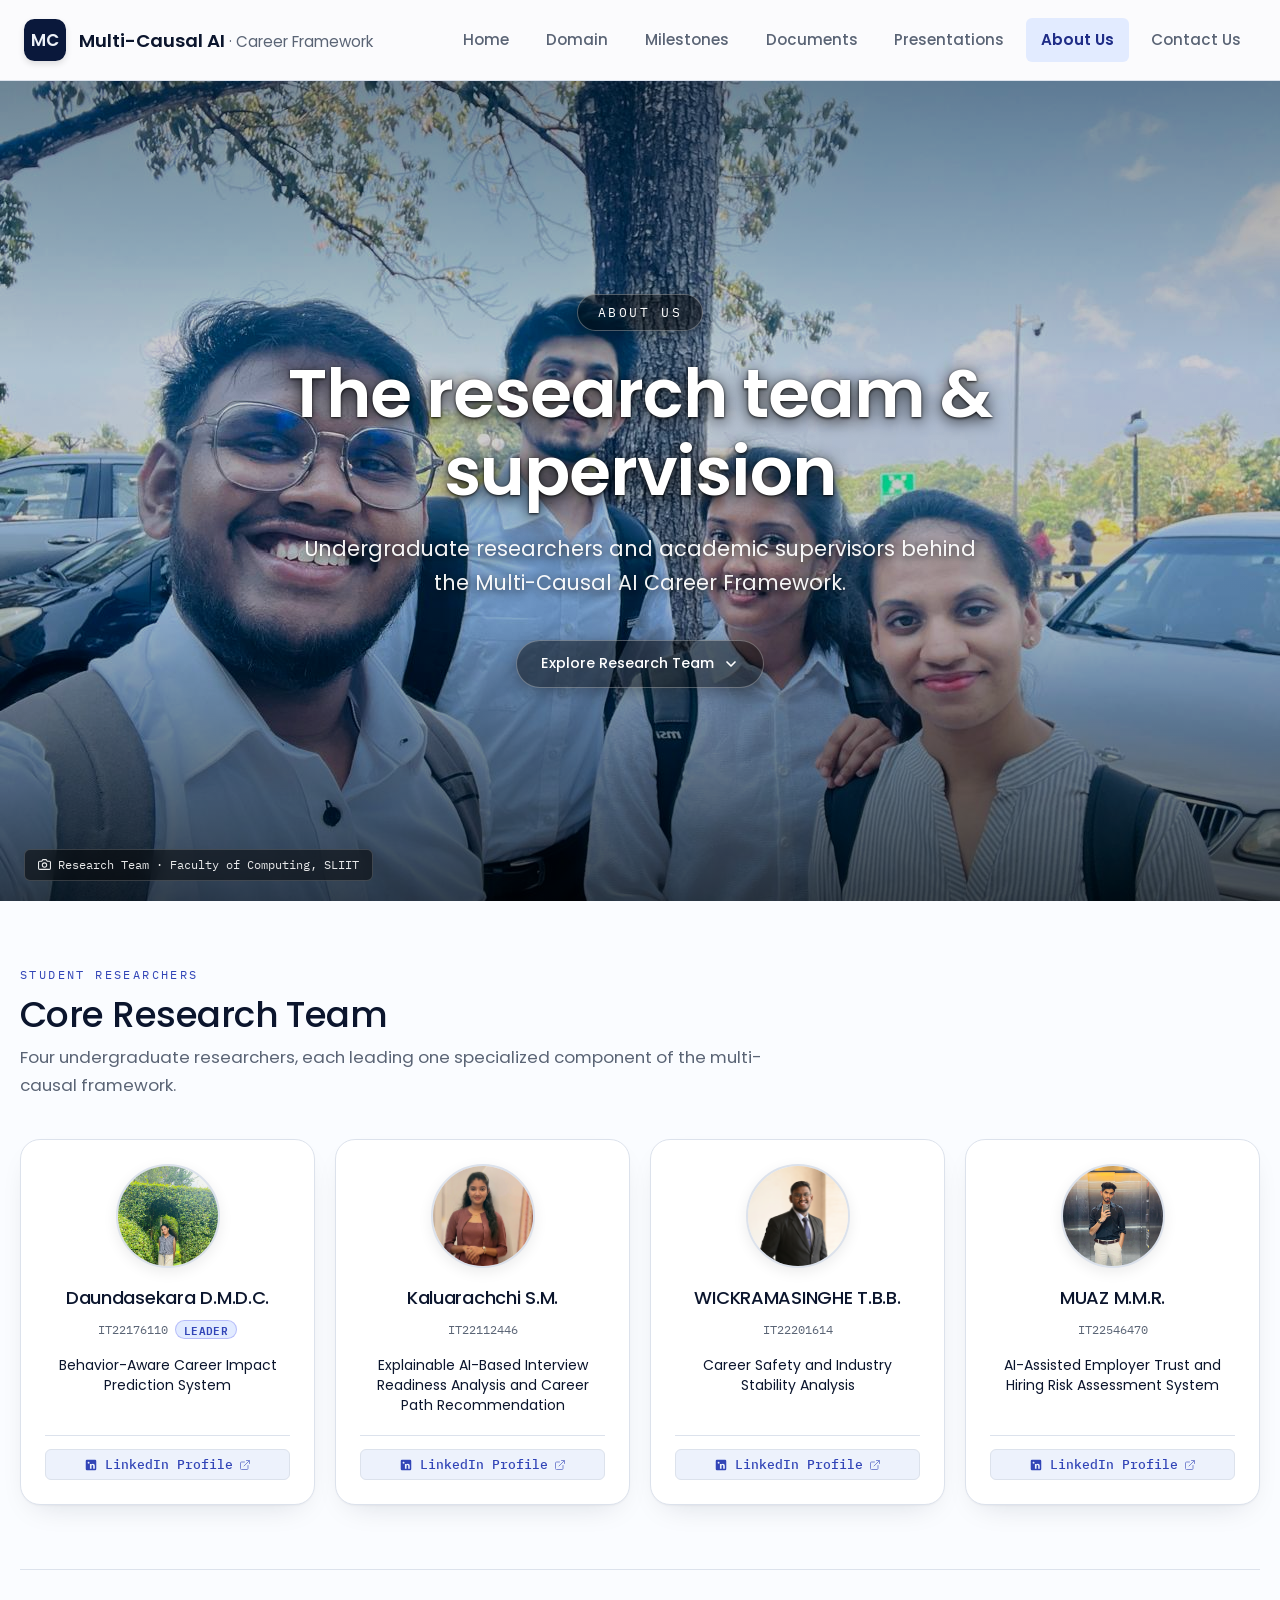
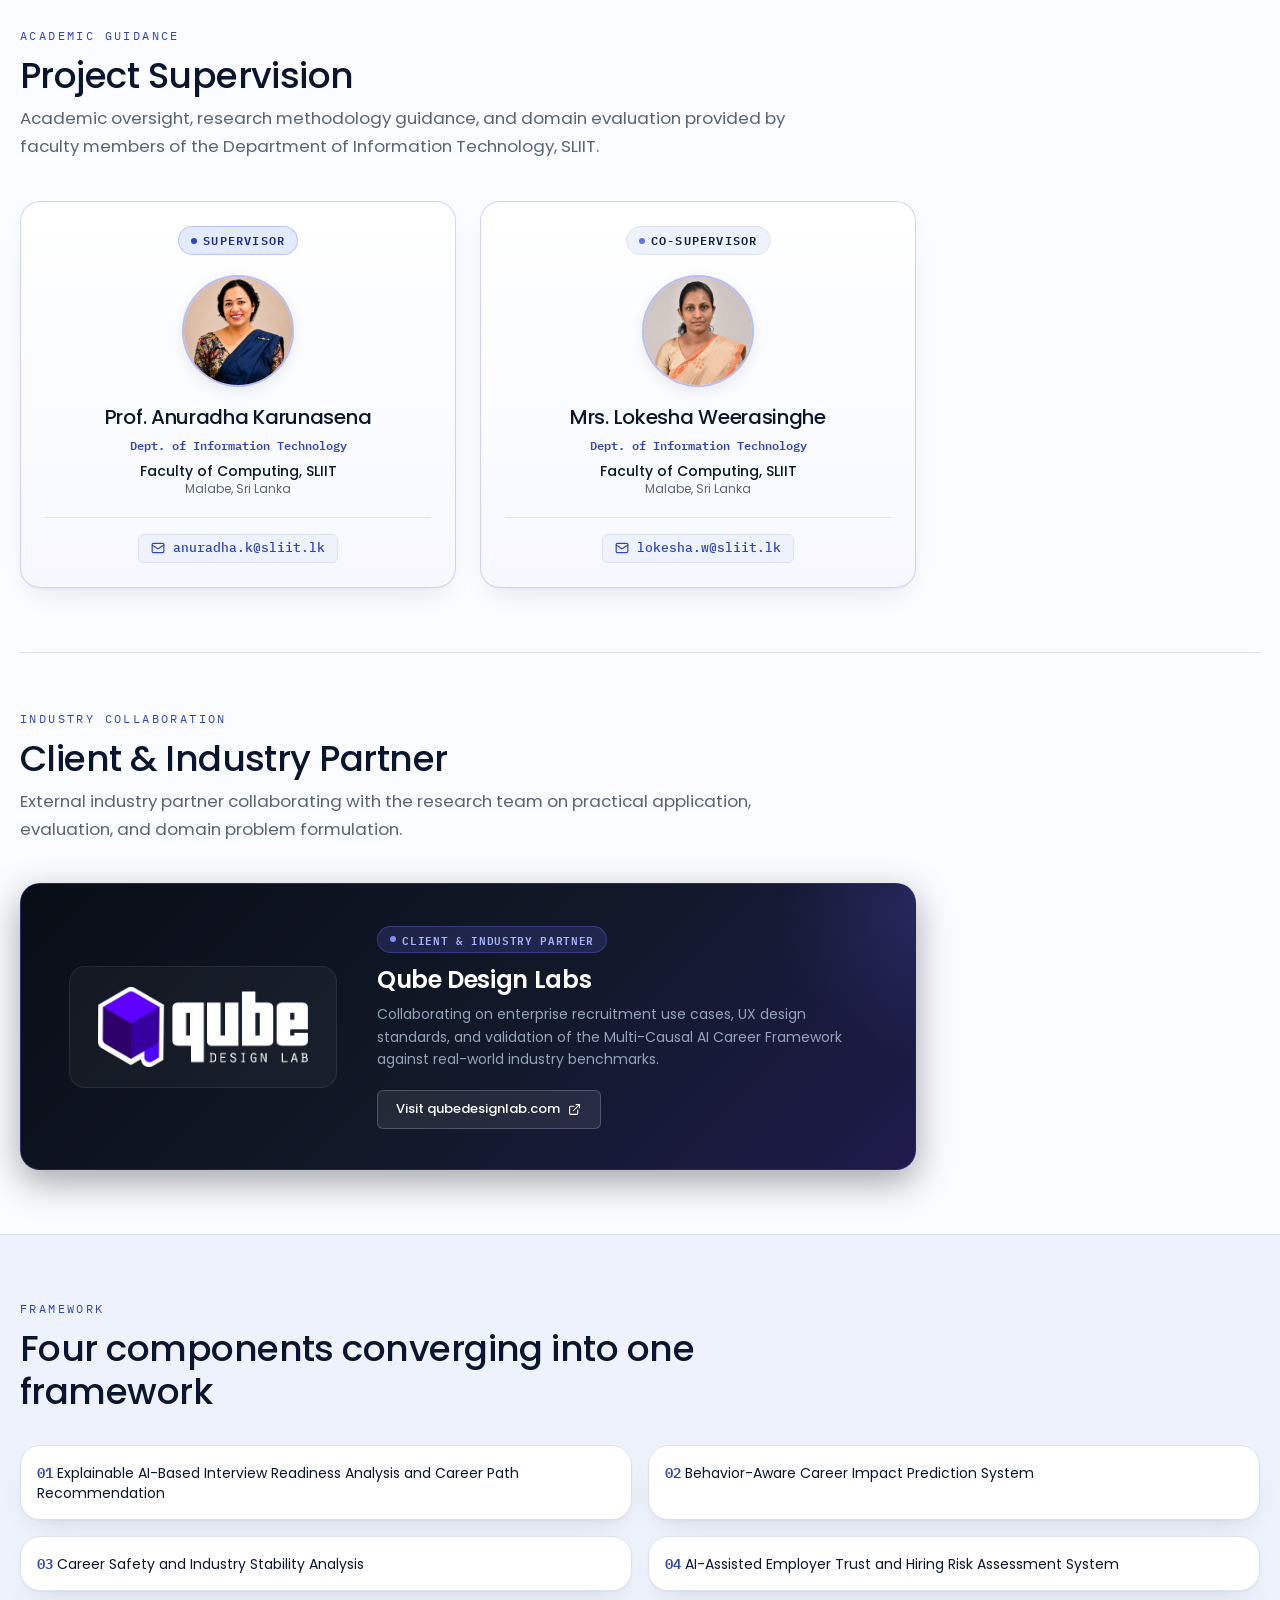
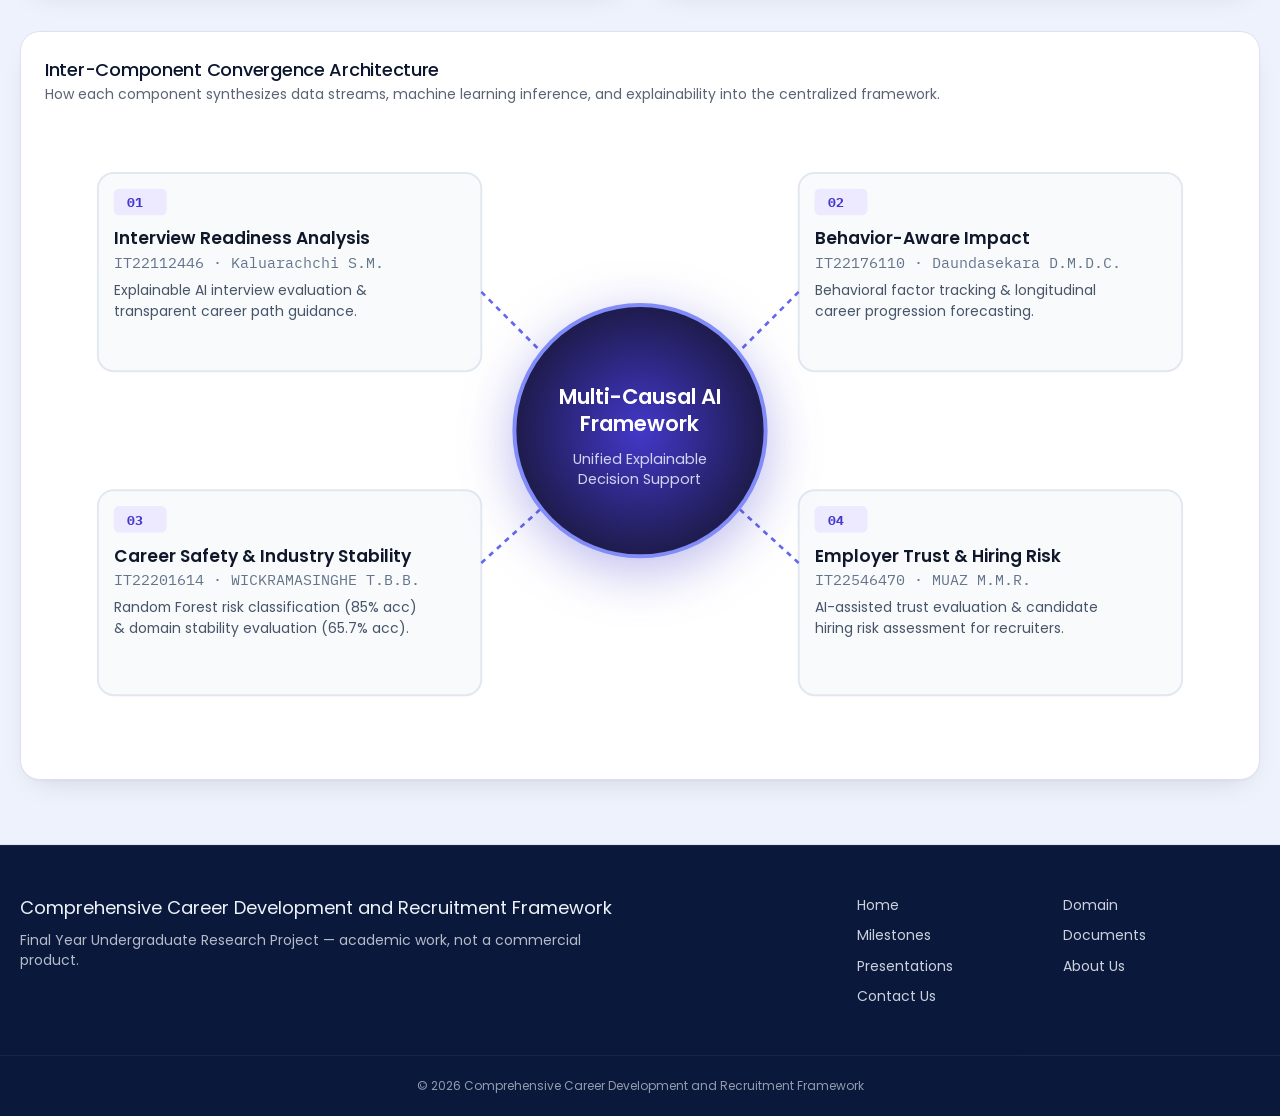
==== commit 853e0b69: "changers" ====
--- a/about.html
+++ b/about.html
@@ -329,6 +329,43 @@
           </article>
         </div>
       </div>
+
+      <!-- Industry Client & Partner Section -->
+      <div class="mt-16 pt-12" style="margin-top: 4rem; padding-top: 3.5rem; border-top: 1px solid var(--border);">
+        <div class="mb-8 reveal">
+          <p class="section-eyebrow">Industry Collaboration</p>
+          <h2 class="section-title" style="margin-bottom: 0.5rem;">Client &amp; Industry Partner</h2>
+          <p class="section-desc" style="margin-bottom: 2.5rem;">
+            External industry partner collaborating with the research team on practical application, evaluation, and domain problem formulation.
+          </p>
+        </div>
+
+        <div class="max-w-4xl mx-auto reveal">
+          <div class="partner-section-card">
+            <a href="https://qubedesignlab.com/" target="_blank" rel="noopener noreferrer" class="partner-logo-wrapper" aria-label="Visit Qube Design Labs website">
+              <img src="assets/qube-design-labs.webp" alt="Qube Design Labs Logo" class="partner-logo-img" loading="lazy" />
+            </a>
+            <div>
+              <span class="partner-badge-pill">
+                <span class="dot-indicator" style="background-color: #818cf8; width: 6px; height: 6px; border-radius: 50%;"></span>
+                Client &amp; Industry Partner
+              </span>
+              <h3 class="partner-card-title">Qube Design Labs</h3>
+              <p class="partner-card-desc">
+                Collaborating on enterprise recruitment use cases, UX design standards, and validation of the Multi-Causal AI Career Framework against real-world industry benchmarks.
+              </p>
+              <a href="https://qubedesignlab.com/" target="_blank" rel="noopener noreferrer" class="partner-visit-btn">
+                <span>Visit qubedesignlab.com</span>
+                <svg width="13" height="13" viewBox="0 0 24 24" fill="none" stroke="currentColor" stroke-width="2" stroke-linecap="round" stroke-linejoin="round" aria-hidden="true">
+                  <path d="M18 13v6a2 2 0 0 1-2 2H5a2 2 0 0 1-2-2V8a2 2 0 0 1 2-2h6"></path>
+                  <polyline points="15 3 21 3 21 9"></polyline>
+                  <line x1="10" y1="14" x2="21" y2="3"></line>
+                </svg>
+              </a>
+            </div>
+          </div>
+        </div>
+      </div>
     </section>
 
     <!-- Component Convergence Diagram & Architecture Relationship -->
--- a/css/style.css
+++ b/css/style.css
@@ -2037,3 +2037,132 @@
   margin: 2rem 0;
 }
 
+/* ==========================================================================
+   Industry Partner & Client Card
+   ========================================================================== */
+.partner-section-card {
+  background: linear-gradient(135deg, #090d16 0%, #111827 50%, #1e1b4b 100%);
+  border: 1px solid rgba(99, 102, 241, 0.25);
+  border-radius: var(--radius-xl, 1rem);
+  padding: 2.25rem 2rem;
+  color: #ffffff;
+  display: flex;
+  flex-direction: column;
+  gap: 1.75rem;
+  align-items: center;
+  box-shadow: 0 12px 36px rgba(0, 0, 0, 0.35);
+  position: relative;
+  overflow: hidden;
+  transition: transform 0.25s ease, box-shadow 0.25s ease;
+}
+
+.partner-section-card:hover {
+  transform: translateY(-2px);
+  box-shadow: 0 16px 40px rgba(67, 56, 202, 0.2);
+  border-color: rgba(99, 102, 241, 0.45);
+}
+
+@media (min-width: 768px) {
+  .partner-section-card {
+    flex-direction: row;
+    gap: 2.5rem;
+    padding: 2.5rem 3rem;
+    text-align: left;
+  }
+}
+
+.partner-section-card::before {
+  content: '';
+  position: absolute;
+  top: -50%;
+  right: -20%;
+  width: 320px;
+  height: 320px;
+  background: radial-gradient(circle, rgba(99, 102, 241, 0.2) 0%, transparent 70%);
+  border-radius: 50%;
+  pointer-events: none;
+}
+
+.partner-logo-wrapper {
+  flex-shrink: 0;
+  display: flex;
+  align-items: center;
+  justify-content: center;
+  padding: 1.25rem 1.75rem;
+  background: rgba(255, 255, 255, 0.04);
+  border: 1px solid rgba(255, 255, 255, 0.08);
+  border-radius: var(--radius-lg, 0.75rem);
+  transition: transform 0.2s ease, background 0.2s ease, border-color 0.2s ease;
+  text-decoration: none;
+}
+
+.partner-logo-wrapper:hover {
+  transform: translateY(-2px);
+  background: rgba(255, 255, 255, 0.08);
+  border-color: rgba(99, 102, 241, 0.5);
+}
+
+.partner-logo-img {
+  max-width: 210px;
+  width: 100%;
+  height: auto;
+  display: block;
+}
+
+.partner-badge-pill {
+  display: inline-flex;
+  align-items: center;
+  gap: 0.4rem;
+  background: rgba(99, 102, 241, 0.18);
+  color: #a5b4fc;
+  border: 1px solid rgba(99, 102, 241, 0.35);
+  font-family: var(--font-mono, monospace);
+  font-size: 0.6875rem;
+  font-weight: 600;
+  text-transform: uppercase;
+  letter-spacing: 0.06em;
+  padding: 0.25rem 0.75rem;
+  border-radius: 9999px;
+  margin-bottom: 0.75rem;
+}
+
+.partner-card-title {
+  font-family: var(--font-display, sans-serif);
+  font-size: 1.5rem;
+  font-weight: 600;
+  color: #ffffff;
+  margin: 0 0 0.5rem 0;
+  line-height: 1.25;
+}
+
+.partner-card-desc {
+  font-size: 0.875rem;
+  color: #94a3b8;
+  margin: 0 0 1.25rem 0;
+  line-height: 1.6;
+  max-width: 34rem;
+}
+
+.partner-visit-btn {
+  display: inline-flex;
+  align-items: center;
+  gap: 0.5rem;
+  background: rgba(255, 255, 255, 0.08);
+  color: #ffffff !important;
+  border: 1px solid rgba(255, 255, 255, 0.2);
+  padding: 0.5rem 1.15rem;
+  border-radius: var(--radius-sm, 0.375rem);
+  font-size: 0.8125rem;
+  font-weight: 500;
+  text-decoration: none;
+  transition: all 0.2s ease;
+}
+
+.partner-visit-btn:hover {
+  background: rgba(255, 255, 255, 0.16);
+  border-color: rgba(255, 255, 255, 0.45);
+  color: #ffffff !important;
+  transform: translateY(-1px);
+}
+
+
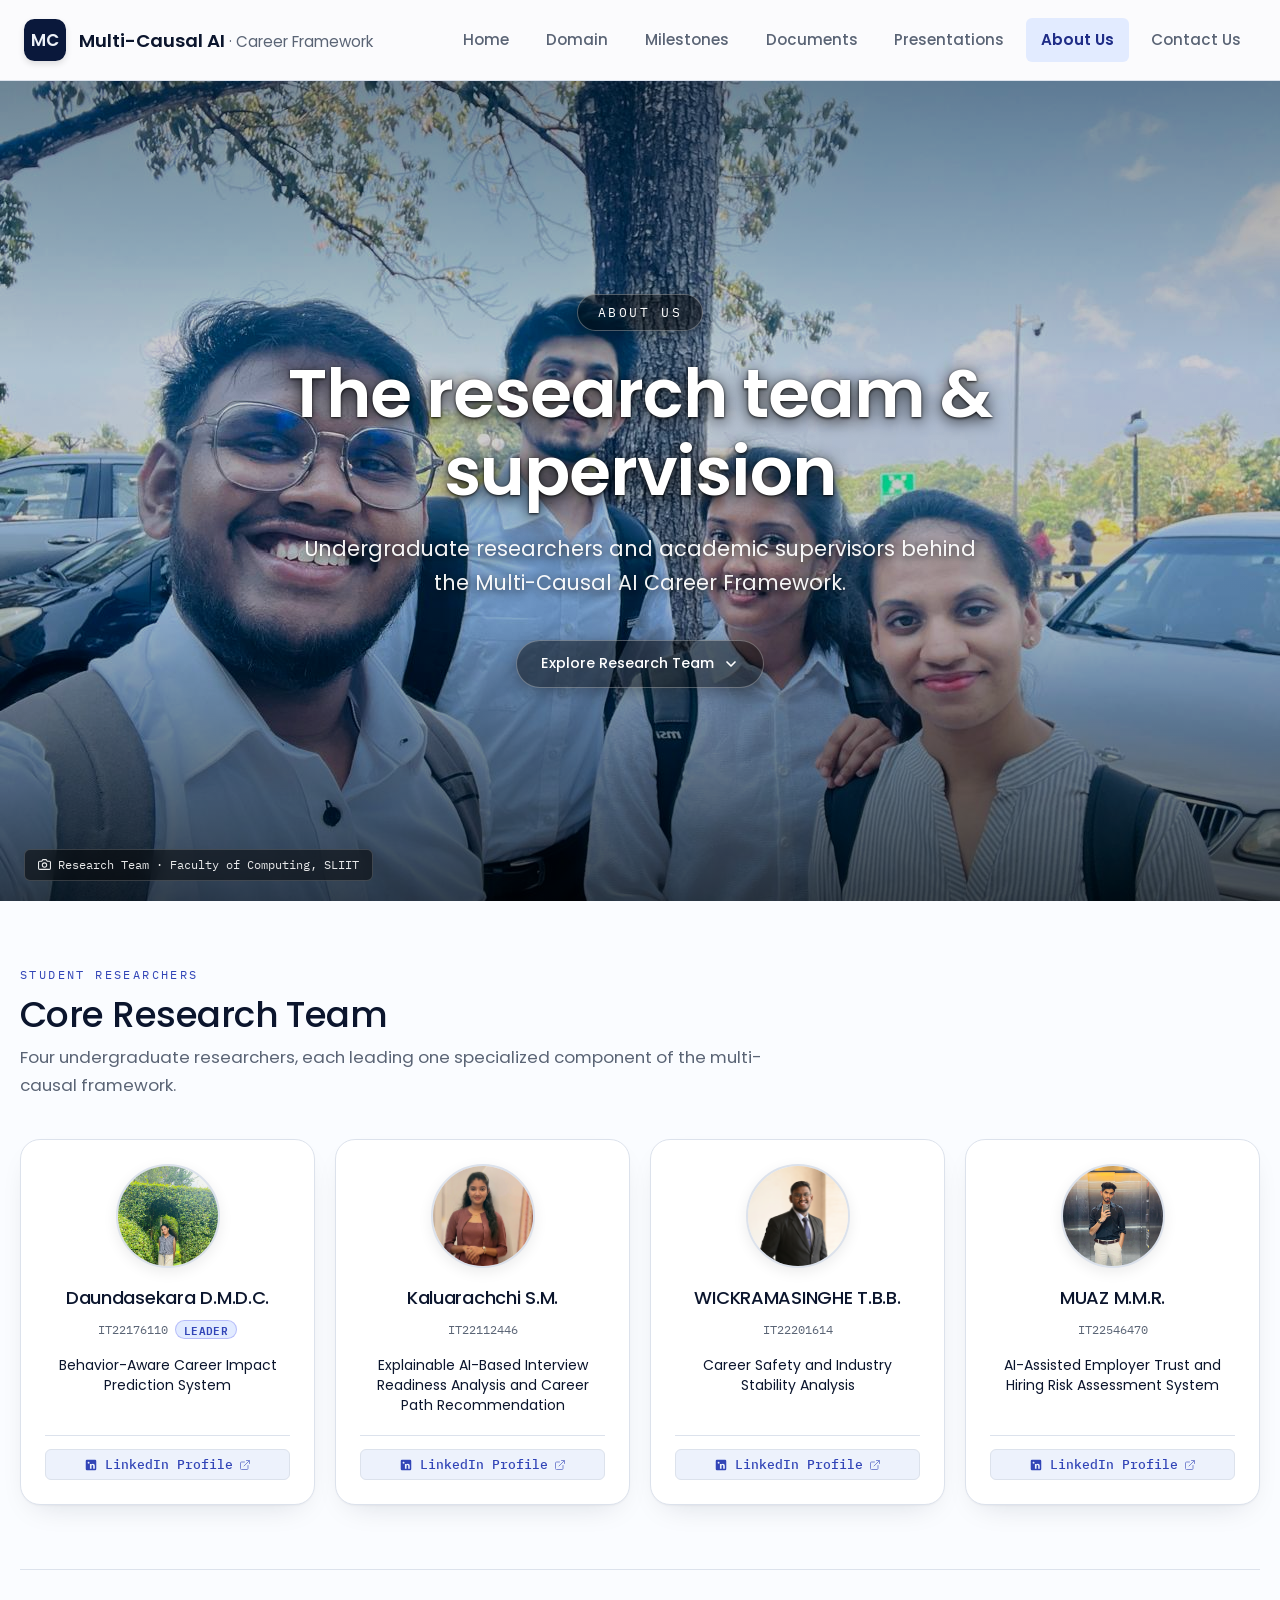
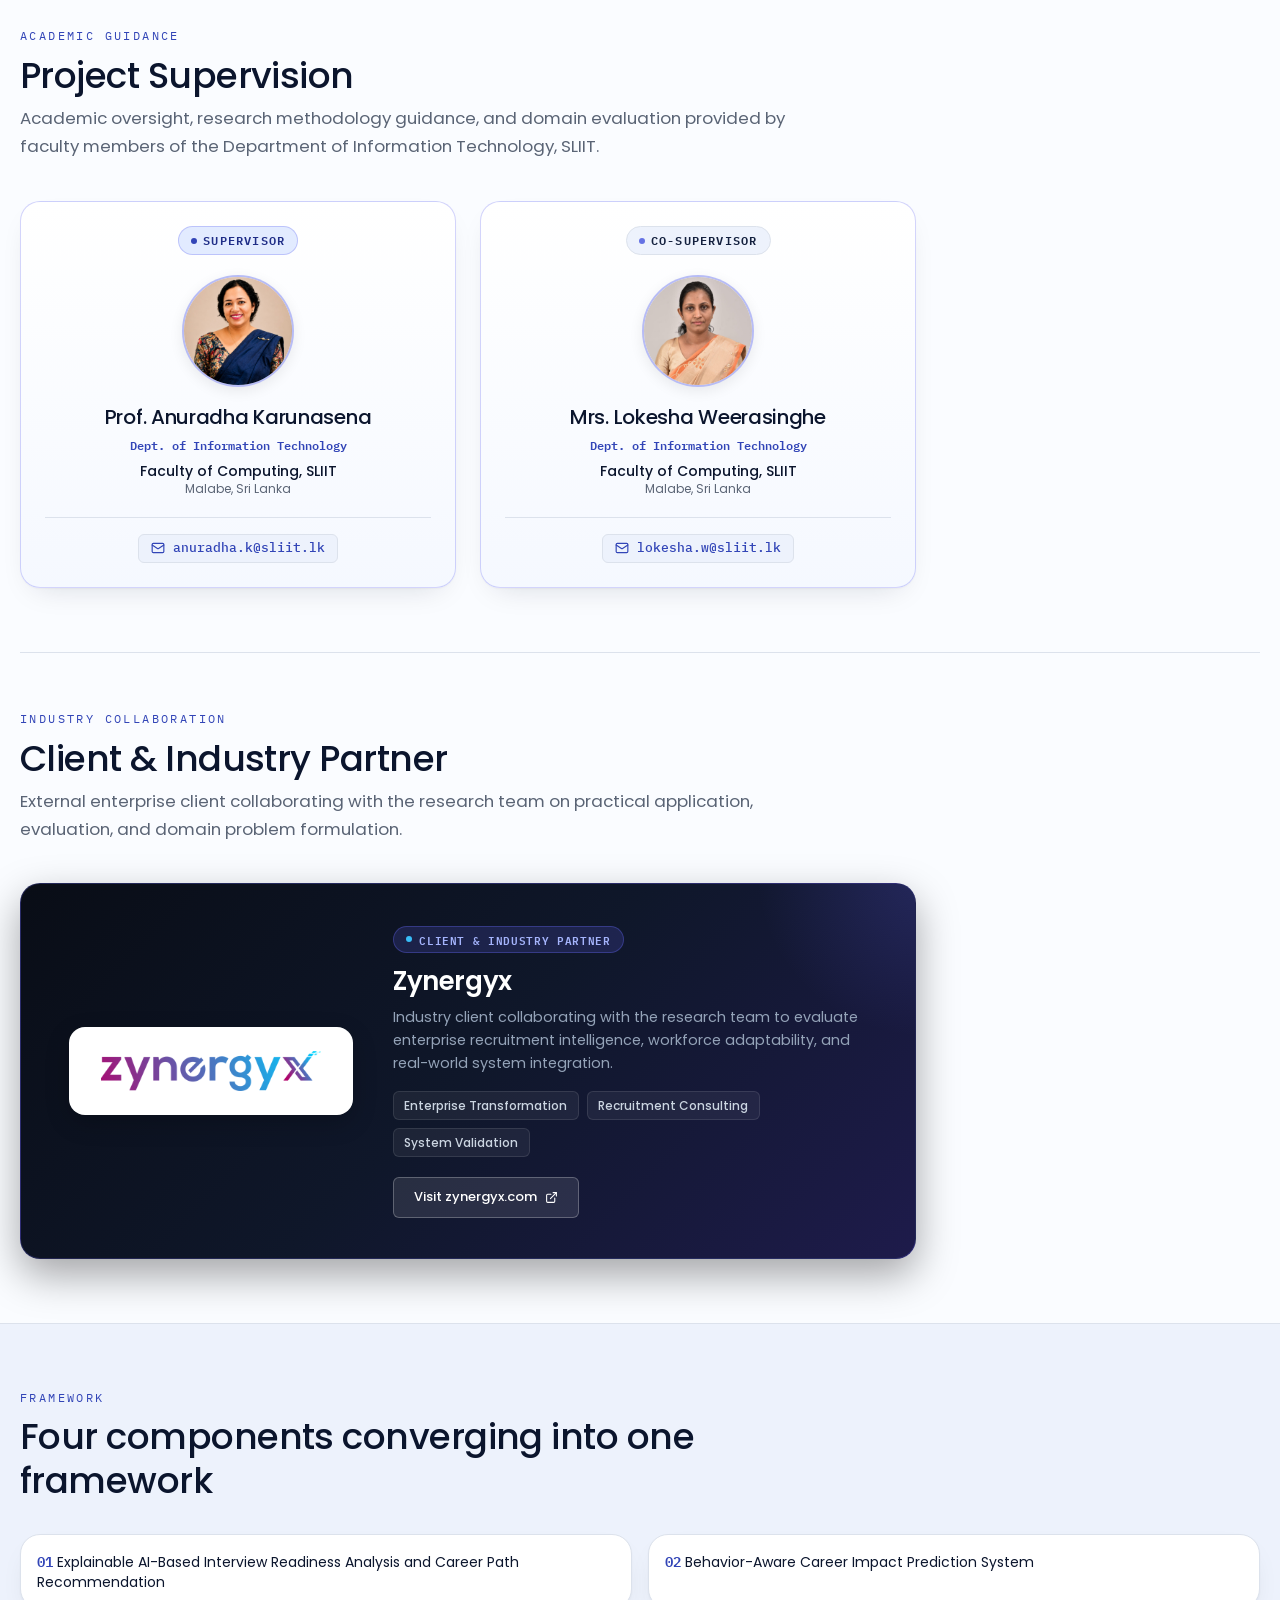
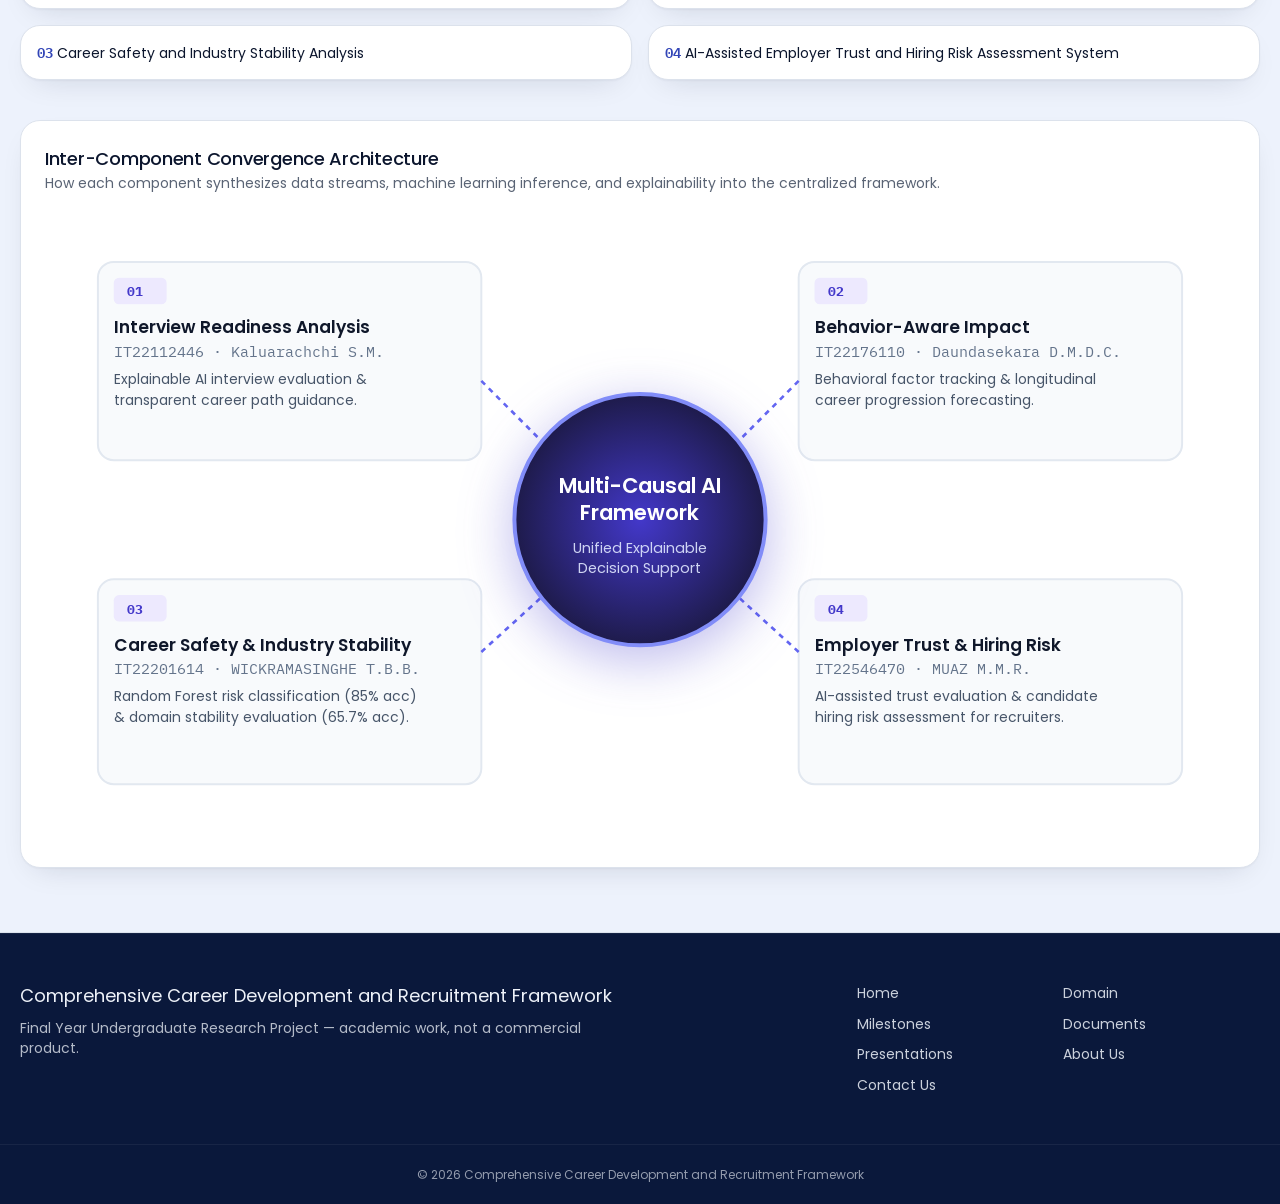
==== commit c21e87b2: "client add" ====
--- a/about.html
+++ b/about.html
@@ -336,26 +336,34 @@
           <p class="section-eyebrow">Industry Collaboration</p>
           <h2 class="section-title" style="margin-bottom: 0.5rem;">Client &amp; Industry Partner</h2>
           <p class="section-desc" style="margin-bottom: 2.5rem;">
-            External industry partner collaborating with the research team on practical application, evaluation, and domain problem formulation.
+            External enterprise client collaborating with the research team on practical application, evaluation, and domain problem formulation.
           </p>
         </div>
 
         <div class="max-w-4xl mx-auto reveal">
           <div class="partner-section-card">
-            <a href="https://qubedesignlab.com/" target="_blank" rel="noopener noreferrer" class="partner-logo-wrapper" aria-label="Visit Qube Design Labs website">
-              <img src="assets/qube-design-labs.webp" alt="Qube Design Labs Logo" class="partner-logo-img" loading="lazy" />
+            <a href="https://zynergyx.com/" target="_blank" rel="noopener noreferrer" class="partner-logo-wrapper" aria-label="Visit Zynergyx website">
+              <picture>
+                <source srcset="assets/zynergyx-logo.webp" type="image/webp">
+                <img src="assets/zynergyx-logo.png" alt="Zynergyx Logo" class="partner-logo-img" loading="lazy" />
+              </picture>
             </a>
             <div>
               <span class="partner-badge-pill">
-                <span class="dot-indicator" style="background-color: #818cf8; width: 6px; height: 6px; border-radius: 50%;"></span>
+                <span class="dot-indicator" style="background-color: #38bdf8; width: 6px; height: 6px; border-radius: 50%;"></span>
                 Client &amp; Industry Partner
               </span>
-              <h3 class="partner-card-title">Qube Design Labs</h3>
+              <h3 class="partner-card-title">Zynergyx</h3>
               <p class="partner-card-desc">
-                Collaborating on enterprise recruitment use cases, UX design standards, and validation of the Multi-Causal AI Career Framework against real-world industry benchmarks.
+                Industry client collaborating with the research team to evaluate enterprise recruitment intelligence, workforce adaptability, and real-world system integration.
               </p>
-              <a href="https://qubedesignlab.com/" target="_blank" rel="noopener noreferrer" class="partner-visit-btn">
-                <span>Visit qubedesignlab.com</span>
+              <div class="partner-tags-container">
+                <span class="partner-tag-pill">Enterprise Transformation</span>
+                <span class="partner-tag-pill">Recruitment Consulting</span>
+                <span class="partner-tag-pill">System Validation</span>
+              </div>
+              <a href="https://zynergyx.com/" target="_blank" rel="noopener noreferrer" class="partner-visit-btn">
+                <span>Visit zynergyx.com</span>
                 <svg width="13" height="13" viewBox="0 0 24 24" fill="none" stroke="currentColor" stroke-width="2" stroke-linecap="round" stroke-linejoin="round" aria-hidden="true">
                   <path d="M18 13v6a2 2 0 0 1-2 2H5a2 2 0 0 1-2-2V8a2 2 0 0 1 2-2h6"></path>
                   <polyline points="15 3 21 3 21 9"></polyline>
--- a/css/style.css
+++ b/css/style.css
@@ -2038,10 +2038,10 @@
 }
 
 /* ==========================================================================
-   Industry Partner & Client Card
+   Industry Partner & Client Card (Zynergyx)
    ========================================================================== */
 .partner-section-card {
-  background: linear-gradient(135deg, #090d16 0%, #111827 50%, #1e1b4b 100%);
+  background: linear-gradient(135deg, #090d16 0%, #0f172a 50%, #1e1b4b 100%);
   border: 1px solid rgba(99, 102, 241, 0.25);
   border-radius: var(--radius-xl, 1rem);
   padding: 2.25rem 2rem;
@@ -2050,15 +2050,15 @@
   flex-direction: column;
   gap: 1.75rem;
   align-items: center;
-  box-shadow: 0 12px 36px rgba(0, 0, 0, 0.35);
+  box-shadow: 0 16px 40px rgba(0, 0, 0, 0.35);
   position: relative;
   overflow: hidden;
-  transition: transform 0.25s ease, box-shadow 0.25s ease;
+  transition: transform 0.25s ease, box-shadow 0.25s ease, border-color 0.25s ease;
 }
 
 .partner-section-card:hover {
   transform: translateY(-2px);
-  box-shadow: 0 16px 40px rgba(67, 56, 202, 0.2);
+  box-shadow: 0 20px 48px rgba(67, 56, 202, 0.25);
   border-color: rgba(99, 102, 241, 0.45);
 }
 
@@ -2068,6 +2068,7 @@
     gap: 2.5rem;
     padding: 2.5rem 3rem;
     text-align: left;
+    align-items: center;
   }
 }
 
@@ -2076,8 +2077,8 @@
   position: absolute;
   top: -50%;
   right: -20%;
-  width: 320px;
-  height: 320px;
+  width: 340px;
+  height: 340px;
   background: radial-gradient(circle, rgba(99, 102, 241, 0.2) 0%, transparent 70%);
   border-radius: 50%;
   pointer-events: none;
@@ -2088,22 +2089,21 @@
   display: flex;
   align-items: center;
   justify-content: center;
-  padding: 1.25rem 1.75rem;
-  background: rgba(255, 255, 255, 0.04);
-  border: 1px solid rgba(255, 255, 255, 0.08);
+  padding: 1.5rem 2rem;
+  background: #ffffff;
   border-radius: var(--radius-lg, 0.75rem);
-  transition: transform 0.2s ease, background 0.2s ease, border-color 0.2s ease;
+  box-shadow: 0 8px 24px rgba(0, 0, 0, 0.2);
+  transition: transform 0.2s ease, box-shadow 0.2s ease;
   text-decoration: none;
 }
 
 .partner-logo-wrapper:hover {
   transform: translateY(-2px);
-  background: rgba(255, 255, 255, 0.08);
-  border-color: rgba(99, 102, 241, 0.5);
+  box-shadow: 0 12px 28px rgba(0, 0, 0, 0.3);
 }
 
 .partner-logo-img {
-  max-width: 210px;
+  max-width: 220px;
   width: 100%;
   height: auto;
   display: block;
@@ -2112,7 +2112,7 @@
 .partner-badge-pill {
   display: inline-flex;
   align-items: center;
-  gap: 0.4rem;
+  gap: 0.45rem;
   background: rgba(99, 102, 241, 0.18);
   color: #a5b4fc;
   border: 1px solid rgba(99, 102, 241, 0.35);
@@ -2128,7 +2128,7 @@
 
 .partner-card-title {
   font-family: var(--font-display, sans-serif);
-  font-size: 1.5rem;
+  font-size: 1.625rem;
   font-weight: 600;
   color: #ffffff;
   margin: 0 0 0.5rem 0;
@@ -2136,21 +2136,38 @@
 }
 
 .partner-card-desc {
-  font-size: 0.875rem;
+  font-size: 0.9rem;
   color: #94a3b8;
-  margin: 0 0 1.25rem 0;
+  margin: 0 0 1rem 0;
   line-height: 1.6;
-  max-width: 34rem;
+  max-width: 36rem;
+}
+
+.partner-tags-container {
+  display: flex;
+  flex-wrap: wrap;
+  gap: 0.5rem;
+  margin-bottom: 1.25rem;
+}
+
+.partner-tag-pill {
+  font-size: 0.75rem;
+  background: rgba(255, 255, 255, 0.06);
+  color: #cbd5e1;
+  padding: 0.25rem 0.65rem;
+  border-radius: var(--radius-sm, 0.25rem);
+  border: 1px solid rgba(255, 255, 255, 0.1);
+  font-weight: 500;
 }
 
 .partner-visit-btn {
   display: inline-flex;
   align-items: center;
   gap: 0.5rem;
-  background: rgba(255, 255, 255, 0.08);
+  background: rgba(255, 255, 255, 0.1);
   color: #ffffff !important;
-  border: 1px solid rgba(255, 255, 255, 0.2);
-  padding: 0.5rem 1.15rem;
+  border: 1px solid rgba(255, 255, 255, 0.25);
+  padding: 0.55rem 1.25rem;
   border-radius: var(--radius-sm, 0.375rem);
   font-size: 0.8125rem;
   font-weight: 500;
@@ -2159,10 +2176,12 @@
 }
 
 .partner-visit-btn:hover {
-  background: rgba(255, 255, 255, 0.16);
-  border-color: rgba(255, 255, 255, 0.45);
+  background: rgba(255, 255, 255, 0.18);
+  border-color: rgba(255, 255, 255, 0.5);
   color: #ffffff !important;
   transform: translateY(-1px);
 }
 
 
+
+
